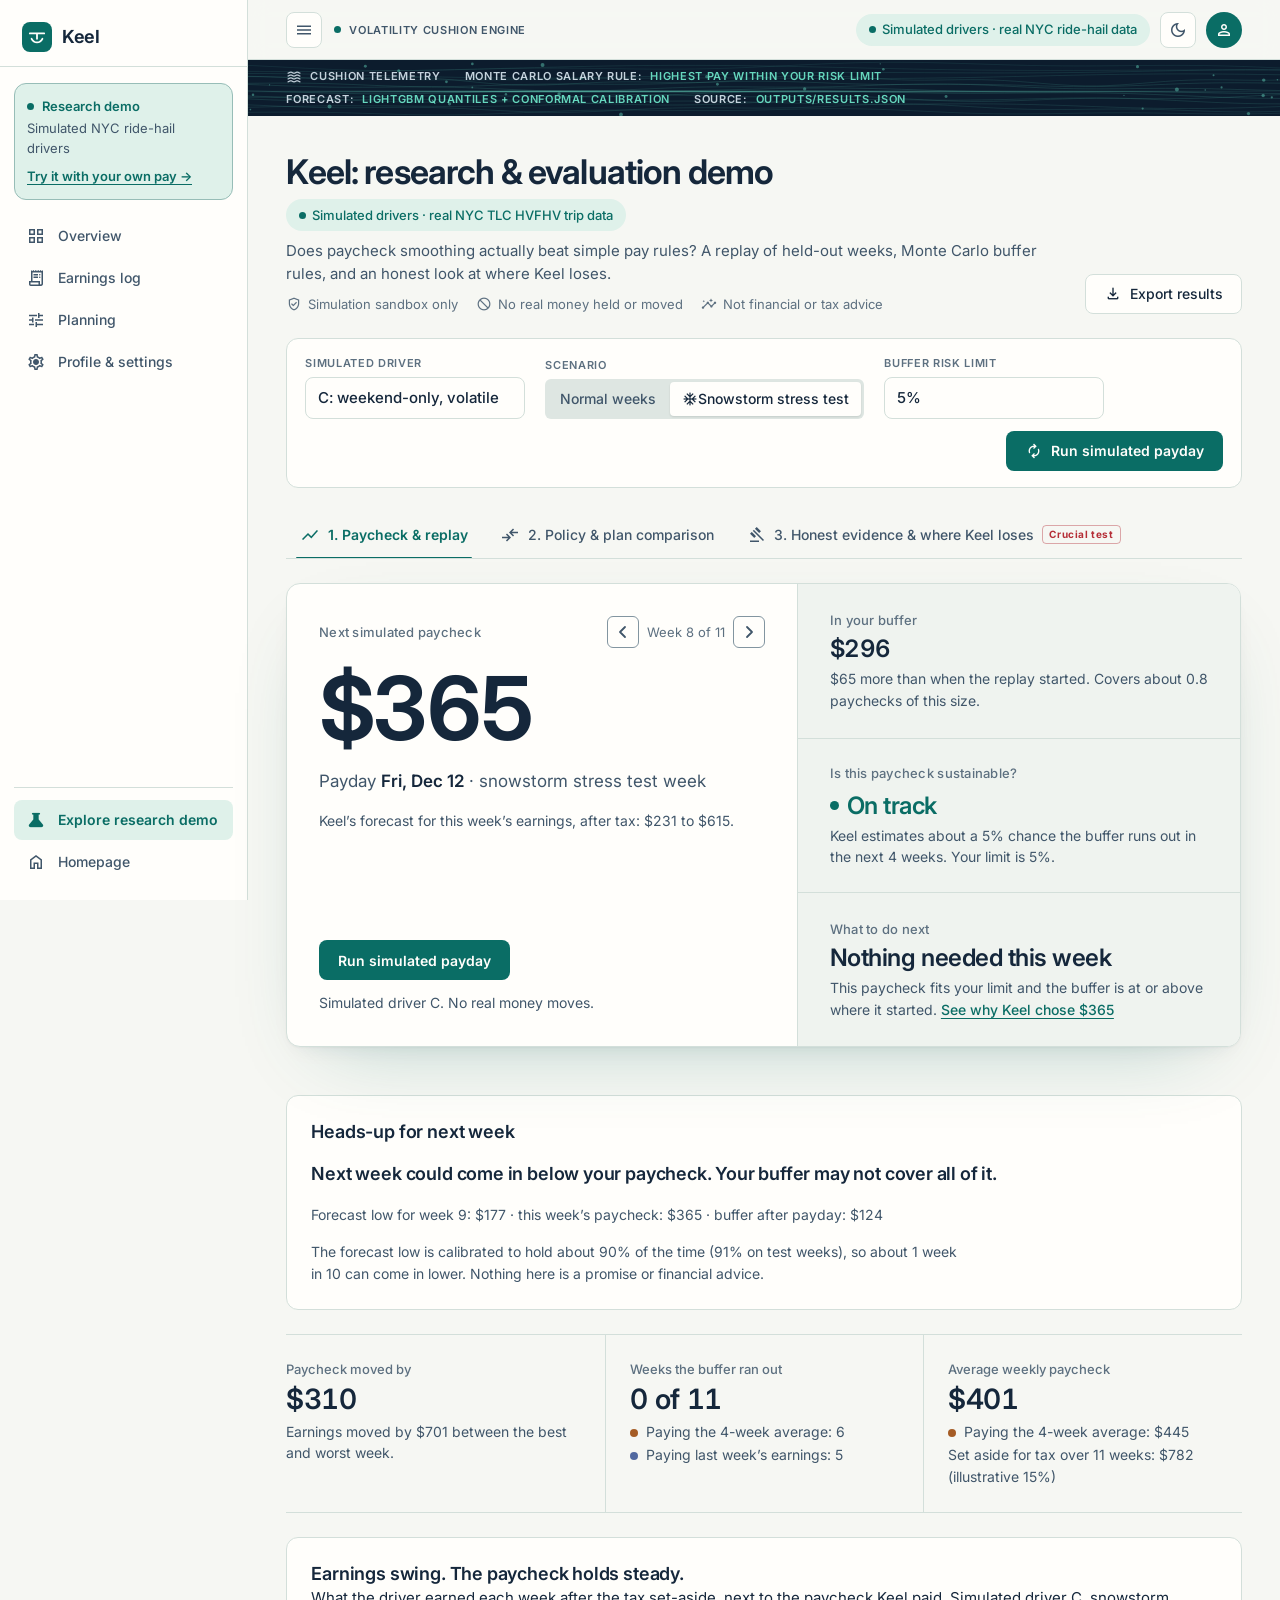
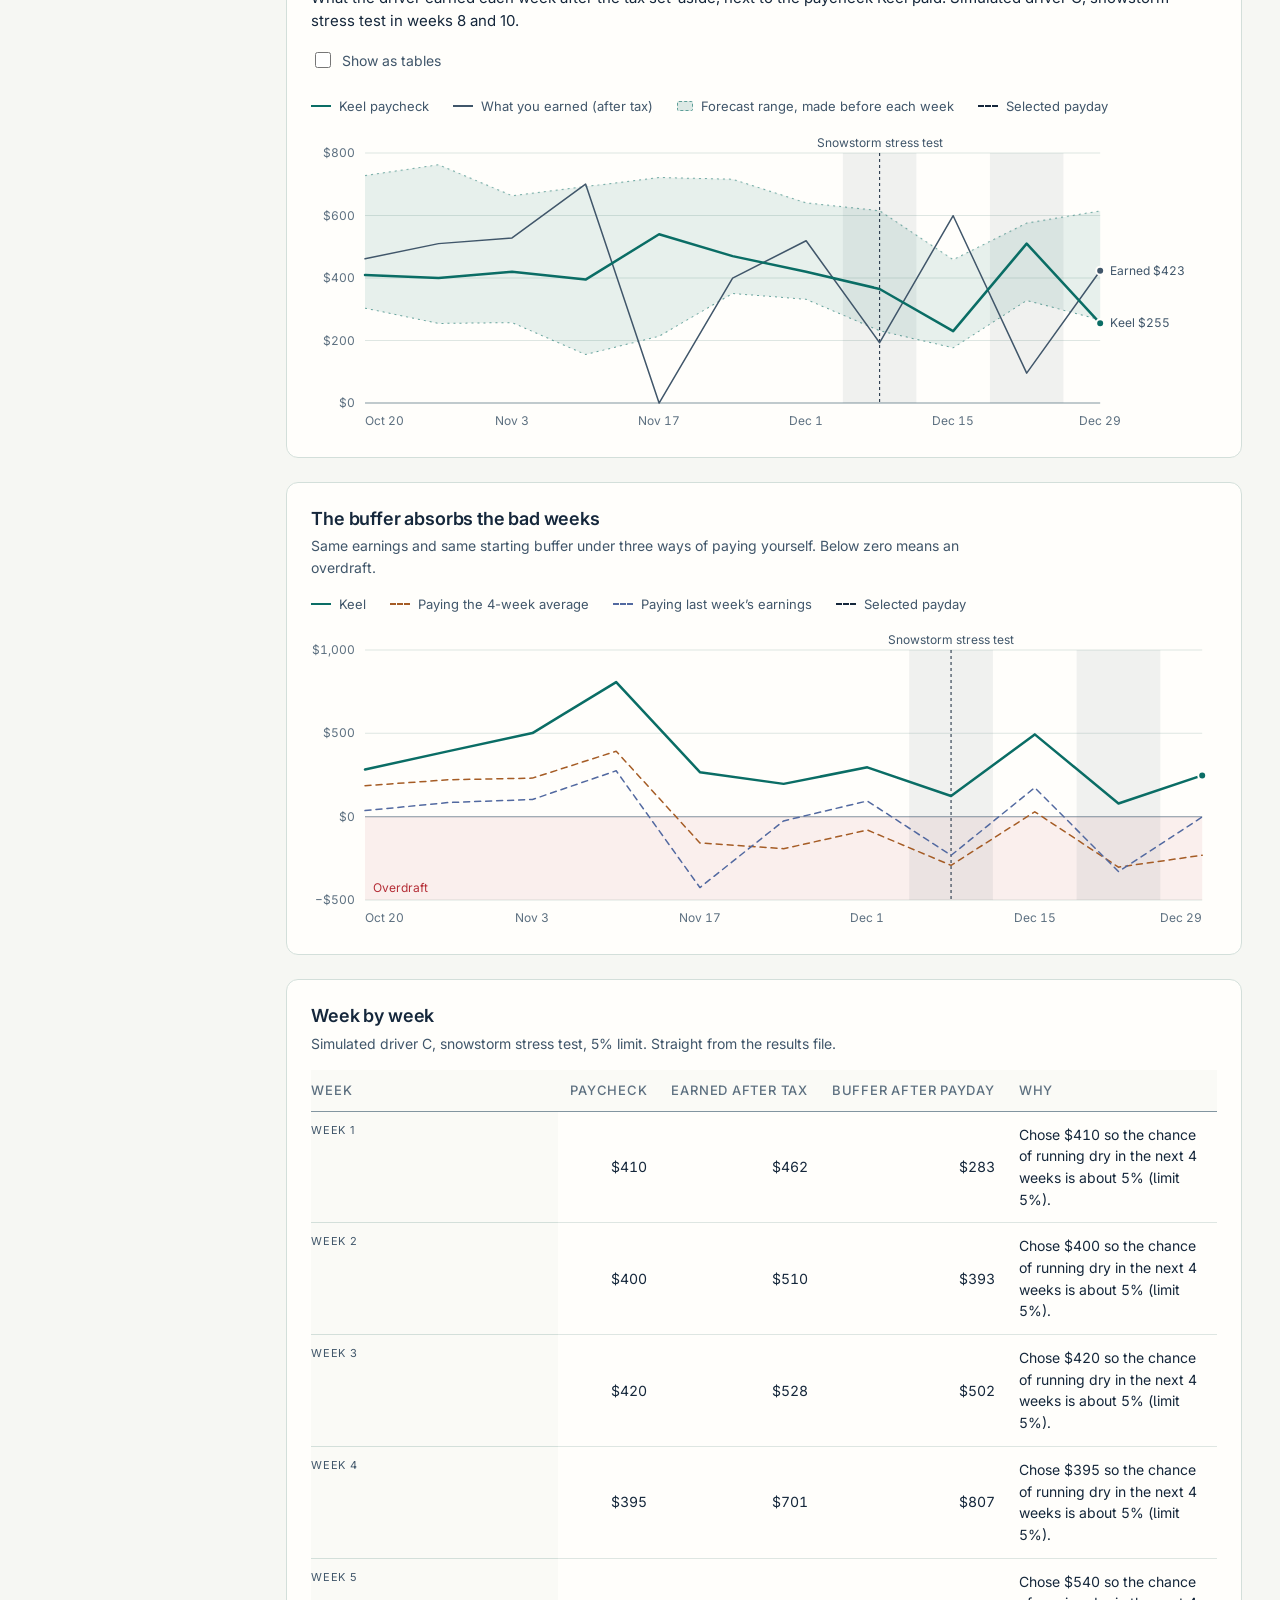
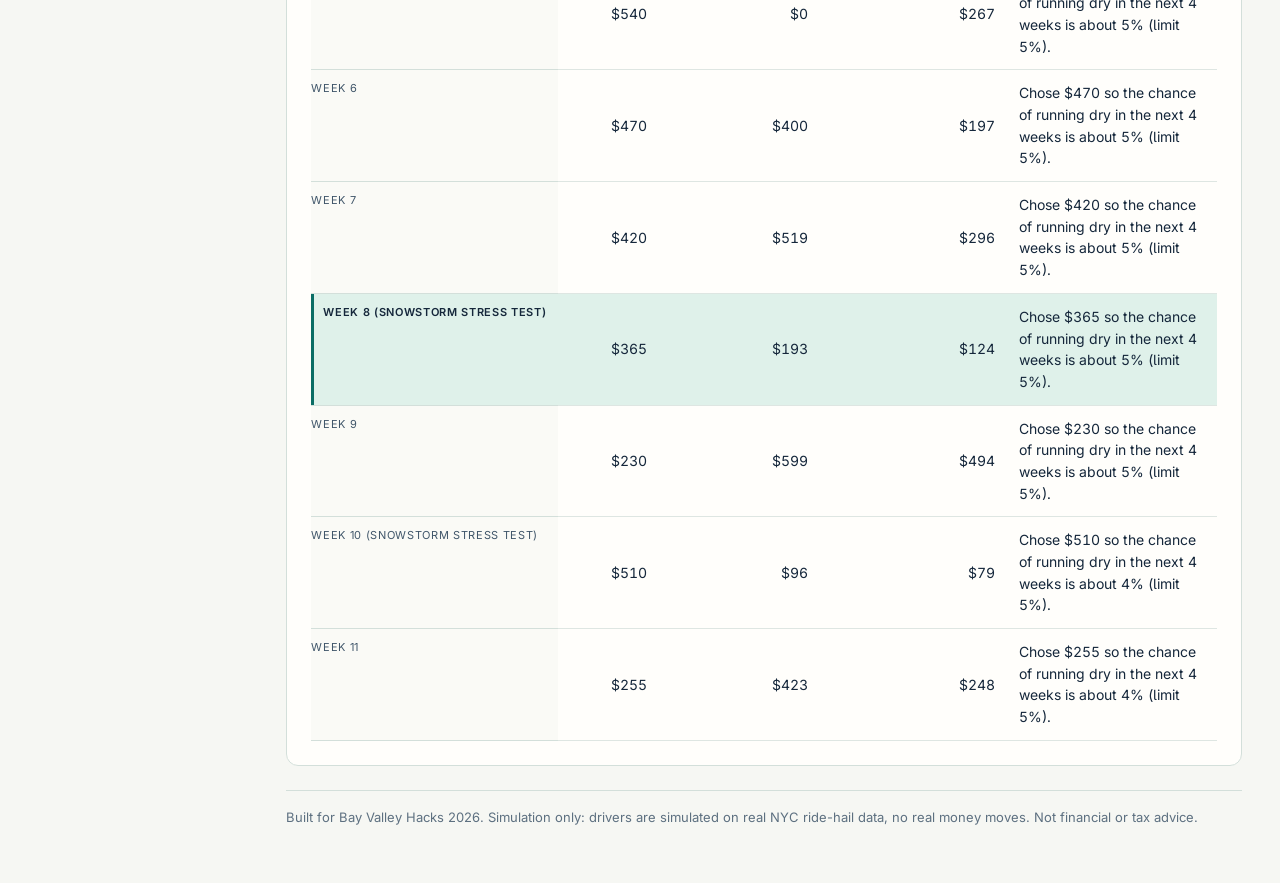
==== app/index.html @ c8f93615 "Redesign frontend to the Keel Financial Buffer design - Homepage: navy hero with animated current-li" ====
<!DOCTYPE html>
<html lang="en">
<head>
<meta charset="utf-8">
<meta name="viewport" content="width=device-width, initial-scale=1, viewport-fit=cover">
<title>Keel Research Demo</title>
<meta name="description" content="Keel research and evaluation demo: simulated drivers on real NYC ride-hail data, Monte Carlo paycheck rule, and where Keel loses. No real money, not financial or tax advice.">
<link rel="preconnect" href="https://fonts.googleapis.com">
<link rel="preconnect" href="https://fonts.gstatic.com" crossorigin>
<link href="https://fonts.googleapis.com/css2?family=Inter:wght@400..700&display=swap" rel="stylesheet">
<link href="https://fonts.googleapis.com/css2?family=Material+Symbols+Outlined:opsz,wght,FILL,GRAD@20..48,100..700,0..1,-50..200&display=block" rel="stylesheet">
<link rel="stylesheet" href="tokens.css">
<link rel="stylesheet" href="keel.css">
<link rel="stylesheet" href="ds.css">
<script src="theme.js"></script>
</head>
<body>
<a class="skip" href="#main">Skip to content</a>
<div class="shell">
<aside class="side" id="side" aria-label="Keel navigation">
  <a class="brand" href="../" aria-label="Keel home"><span class="logo"><svg viewBox="0 0 20 20" aria-hidden="true"><path d="M2 6h16M10 6v6M4 12c1.5 3 4 4 6 4s4.5-1 6-4" fill="none" stroke="currentColor" stroke-width="2" stroke-linecap="round"/></svg></span>Keel</a>
  <div class="session"><b>Research demo</b><span>Simulated NYC ride-hail drivers</span><a href="my-pay.html">Try it with your own pay →</a></div>
  <nav class="sidenav" aria-label="Sections">
    <a href="my-pay.html#overview" data-sec="overview"><span class="ms">grid_view</span>Overview</a>
    <a href="my-pay.html#log" data-sec="log"><span class="ms">receipt_long</span>Earnings log</a>
    <a href="my-pay.html#plan" data-sec="plan"><span class="ms">tune</span>Planning</a>
    <a href="my-pay.html#settings" data-sec="settings"><span class="ms">settings</span>Profile &amp; settings</a>
  </nav>
  <nav class="sidenav foot" aria-label="More">
    <a href="./" aria-current="page"><span class="ms">science</span>Explore research demo</a>
    <a href="../"><span class="ms">home</span>Homepage</a>
  </nav>
</aside>
<div class="main">
  <header class="topbar">
    <button type="button" class="iconbtn menu-btn" data-menu aria-label="Open navigation" aria-expanded="false" aria-controls="side"><span class="ms">menu</span></button>
    <span class="caps">Volatility cushion engine</span>
    <div class="right">
      <span class="badge chip soft hide-sm" id="badge"><span id="badgetext">Loading…</span></span>
      <button type="button" class="iconbtn" data-theme-toggle><span class="ms"></span></button>
      <a class="avatar" href="my-pay.html#settings" aria-label="Profile and settings"><span class="ms">person</span></a>
    </div>
  </header>
  <div class="telemetry" data-currents="dark">
    <div class="in">
      <span><span class="ms" style="font-size:16px">waves</span>Cushion telemetry</span>
      <span>Monte Carlo salary rule: <b>highest pay within your risk limit</b></span>
      <span>Forecast: <b>LightGBM quantiles + conformal calibration</b></span>
      <span>Source: <b>outputs/results.json</b></span>
    </div>
  </div>

  <div class="content">
    <div class="pagehead">
      <div class="t">
        <h1>Keel: research &amp; evaluation demo</h1>
        <span class="chip soft" style="justify-self:start"><span class="dot"></span>Simulated drivers · real NYC TLC HVFHV trip data</span>
        <p>Does paycheck smoothing actually beat simple pay rules? A replay of held-out weeks, Monte Carlo buffer rules, and an honest look at where Keel loses.</p>
        <div class="meta"><span><span class="ms">verified_user</span>Simulation sandbox only</span><span><span class="ms">block</span>No real money held or moved</span><span><span class="ms">insights</span>Not financial or tax advice</span></div>
      </div>
      <div class="acts">
        <a class="btn quiet" href="../outputs/results.json" download="keel-results.json"><span class="ms">download</span>Export results</a>
      </div>
    </div>

    <section class="card controls" aria-label="Simulation settings" style="padding:16px 18px">
      <label class="field" for="driver"><span class="caps">Simulated driver</span>
        <select id="driver"></select>
      </label>
      <div class="field wide" role="group" aria-label="Weeks to replay"><span class="caps">Scenario</span>
        <div class="seg">
          <button type="button" id="sc-normal" aria-pressed="false">Normal weeks</button>
          <button type="button" id="sc-storm" aria-pressed="true"><span class="ms" style="font-size:16px;vertical-align:-3px">ac_unit</span>Snowstorm stress test</button>
        </div>
      </div>
      <label class="field" for="risk" title="The chance of the buffer running out that you are willing to accept. Keel pays the most it can within it."><span class="caps">Buffer risk limit</span>
        <select id="risk"></select>
      </label>
      <button type="button" class="btn primary" id="runreplay" style="margin-left:auto;align-self:end"><span class="ms">autorenew</span>Run simulated payday</button>
    </section>

    <nav class="tabs" aria-label="Research views">
      <a href="#paycheck" data-view="paycheck"><span class="ms">show_chart</span>1. Paycheck &amp; replay</a>
      <a href="#plan" data-view="plan"><span class="ms">compare_arrows</span>2. Policy &amp; plan comparison</a>
      <a href="#evidence" data-view="evidence"><span class="ms">gavel</span>3. Honest evidence &amp; where Keel loses <span class="tag">Crucial test</span></a>
    </nav>

    <p class="note loaderr hidden" id="loaderr" role="alert"></p>

      <main id="main">
        <!-- 1. My paycheck -->
        <section class="view" id="view-paycheck" aria-labelledby="paycheck-h">
          <h1 class="sr-only" id="paycheck-h">My paycheck</h1>
          <div id="hero" aria-live="polite"><p class="skeleton">Loading the simulation…</p></div>
          <div id="payday" aria-live="polite"></div>
          <section class="card headsup" id="headsup" aria-labelledby="hu-h" aria-live="polite"></section>
          <section class="tiles" id="tiles" aria-label="How steady the paycheck was"></section>

          <section class="card" aria-labelledby="c1-h">
            <div class="cardtop">
              <header>
                <h2 id="c1-h">Earnings swing. The paycheck holds steady.</h2>
                <p id="c1sub"></p>
              </header>
              <label class="check"><input type="checkbox" id="tableview"> Show as tables</label>
            </div>
            <div class="legend" id="c1legend"></div>
            <div class="plot" id="c1"></div>
            <div class="scroll hidden" id="c1table"></div>
          </section>

          <section class="card" aria-labelledby="c2-h">
            <header>
              <h2 id="c2-h">The buffer absorbs the bad weeks</h2>
              <p>Same earnings and same starting buffer under three ways of paying yourself. Below zero means an overdraft.</p>
            </header>
            <div class="legend" id="c2legend"></div>
            <div class="plot" id="c2"></div>
            <div class="scroll hidden" id="c2table"></div>
          </section>

          <section class="card" aria-labelledby="wk-h">
            <header><h2 id="wk-h">Week by week</h2><p id="wksub"></p></header>
            <div class="scroll"><table id="weektable"></table></div>
          </section>
        </section>

        <!-- 2. Plan -->
        <section class="view" id="view-plan" aria-labelledby="plan-h" hidden>
          <div class="viewhead">
            <h1 id="plan-h">Plan your paycheck</h1>
            <p>Try a different paycheck, see what a bad stretch does, and check where each week's money went. Every number is read from runs that were already evaluated.</p>
          </div>
          <div class="split">
            <nav class="toc" aria-label="Plan sections">
              <button type="button" data-jump="opt-h">Choose a paycheck</button>
              <button type="button" data-jump="st-h">Stress test</button>
              <button type="button" data-jump="rec-h">Buffer recovery</button>
              <button type="button" data-jump="bd-h">Where the money went</button>
              <button type="button" data-jump="why-h">Why this paycheck?</button>
              <button type="button" data-jump="whatif-h">Compare all settings</button>
            </nav>
            <div class="stack">
              <section class="card" aria-labelledby="opt-h">
                <header>
                  <h2 id="opt-h">Choose a paycheck</h2>
                  <p id="optsub"></p>
                </header>
                <label class="field inline" for="optweek">Week <select id="optweek"></select></label>
                <fieldset id="optlist"><legend class="sr-only">Paycheck and risk options</legend></fieldset>
                <div id="optdetail" aria-live="polite"></div>
                <p class="note" id="optnote"></p>
              </section>

              <section class="card" aria-labelledby="st-h">
                <header>
                  <h2 id="st-h">Stress test</h2>
                  <p id="stsub"></p>
                </header>
                <div class="seg" id="stseg" role="group" aria-label="Stress scenario"></div>
                <div id="stbody" aria-live="polite"></div>
                <div id="stcharts" class="stack">
                  <h3 class="relh3">Take-home pay and Keel paycheck</h3>
                  <div class="legend" id="stleg1"></div>
                  <div class="plot" id="stc1"></div>
                  <h3 class="relh3">Buffer under each way of paying</h3>
                  <div class="legend" id="stleg2"></div>
                  <div class="plot" id="stc2"></div>
                </div>
                <p class="note" id="stnote"></p>
              </section>

              <section class="card" aria-labelledby="rec-h">
                <header>
                  <h2 id="rec-h">Buffer recovery</h2>
                  <p id="recsub"></p>
                </header>
                <div id="recbody" aria-live="polite"></div>
                <h3 class="relh3">Buffer under each risk limit</h3>
                <div class="legend" id="recleg"></div>
                <div class="plot" id="recchart"></div>
                <div class="scroll"><table id="rectable"></table></div>
                <p class="note" id="recnote"></p>
              </section>

              <section class="card" aria-labelledby="bd-h">
                <header>
                  <h2 id="bd-h">Where the money went</h2>
                  <p id="bdsub"></p>
                </header>
                <label class="field inline" for="bdweek">Week <select id="bdweek"></select></label>
                <div id="bdbody" class="stack" aria-live="polite"></div>
                <p class="note" id="bdnote"></p>
              </section>

              <section class="card" aria-labelledby="why-h" id="whycard">
                <header>
                  <h2 id="why-h">Why this paycheck?</h2>
                  <p id="whysub"></p>
                </header>
                <div id="whybody" class="stack" aria-live="polite"></div>
                <details class="whyhow">
                  <summary>How Keel sets a paycheck</summary>
                  <ol class="whysteps">
                    <li><b>Forecast a range.</b> Keel estimates a low and a high case for next week's take-home pay. The wider the range, the less sure it is.</li>
                    <li><b>Imagine many possible weeks.</b> It plays out hundreds of possible next few weeks inside that range.</li>
                    <li><b>Try paychecks from high to low.</b> It starts at a cap and steps down $5 at a time.</li>
                    <li><b>Stop at the first one within your limit.</b> It keeps the first paycheck where the chance of the buffer running dry stays within your limit.</li>
                  </ol>
                  <p class="note">More uncertainty (a wider range) or a smaller buffer means a lower paycheck. A bigger buffer or a looser limit means a higher one. Keel does not show which model inputs mattered most, because the results file does not record that.</p>
                </details>
                <h3 class="relh3">Decision log</h3>
                <p class="note">Keel's reason for each week's paycheck. Pick a week to explain it above.</p>
                <div class="scroll"><table id="log"></table></div>
                <p class="note" id="whynote"></p>
              </section>

              <section class="card" aria-labelledby="whatif-h">
                <header>
                  <h2 id="whatif-h">Compare all settings</h2>
                  <p id="whatifsub"></p>
                </header>
                <p class="note" id="whatifsum"></p>
                <div class="scroll"><table id="whatif"></table></div>
              </section>
            </div>
          </div>
        </section>

        <!-- 3. Evidence -->
        <section class="view" id="view-evidence" aria-labelledby="evidence-h" hidden>
          <div class="viewhead">
            <h1 id="evidence-h">The evidence</h1>
            <p>How well the forecasts held up, how Keel compares with simpler rules, and where it loses. For readers who want to check the work.</p>
          </div>
          <div class="split">
            <nav class="toc" aria-label="Evidence sections">
              <button type="button" data-jump="how-h">How it works</button>
              <button type="button" data-jump="score-h">Scorecard</button>
              <button type="button" data-jump="rel-h">Forecast reliability</button>
              <button type="button" data-jump="bm-h">Benchmark</button>
              <button type="button" data-jump="lose-h">Where Keel loses</button>
              <button type="button" data-jump="checks-h">Safety checks</button>
            </nav>
            <div class="stack">
              <section class="card" aria-labelledby="how-h">
                <header><h2 id="how-h">How it works</h2><p>Four steps run every week for each simulated driver.</p></header>
                <ol class="steps">
                  <li><b>Hold</b><span>Gig payouts land in a buffer, not straight in checking. A share is set aside for tax.</span></li>
                  <li><b>Forecast</b><span>LightGBM predicts a low, middle and high case for next week’s take-home pay.</span></li>
                  <li><b>Calibrate</b><span>Conformal prediction adjusts the low case so it is right as often as it claims.</span></li>
                  <li><b>Pay</b><span>A Monte Carlo test picks the highest salary that keeps the chance of an empty buffer under your limit.</span></li>
                </ol>
              </section>

              <section class="card" aria-labelledby="score-h">
                <header>
                  <h2 id="score-h">Scorecard</h2>
                  <p>The three questions we wrote down before the real run, answered from the results file for the driver and settings selected above.</p>
                </header>
                <div class="scroll"><table id="score"></table></div>
                <p class="note" id="loses"></p>
              </section>

              <section class="card" aria-labelledby="rel-h">
                <header>
                  <h2 id="rel-h">Forecast reliability</h2>
                  <p id="relsub"></p>
                </header>
                <p class="note" id="relexplain"></p>
                <div id="calib" class="stack"></div>
                <h3 class="relh3">Forecast range against what was earned</h3>
                <div class="legend" id="rellegend"></div>
                <div class="plot" id="relchart"></div>
                <div class="scroll"><table id="relstats"></table></div>
                <h3 class="relh3">Largest misses</h3>
                <div class="scroll"><table id="relworst"></table></div>
                <p class="note" id="relnote"></p>
              </section>

              <section class="card" aria-labelledby="bm-h">
                <header>
                  <h2 id="bm-h">Benchmark: Keel against simple pay rules</h2>
                  <p id="bmsub"></p>
                </header>
                <div class="scroll"><table id="bmtable"></table></div>
                <div class="legend" id="bmleg"></div>
                <div class="bmgrid" id="bmbars"></div>
                <h3 class="relh3">Across every run in the file</h3>
                <ul class="plain" id="bmtally"></ul>
                <h3 class="relh3">Model ablation (separate from the policy benchmark)</h3>
                <p class="note" id="bmabl"></p>
                <p class="note" id="bmnote"></p>
              </section>

              <section class="card" aria-labelledby="lose-h">
                <header><h2 id="lose-h">Where Keel loses</h2><p>Across every driver, scenario and limit in the results file, not only the one selected above.</p></header>
                <ul class="plain" id="losslist"></ul>
              </section>

              <section class="card" aria-labelledby="checks-h">
                <header><h2 id="checks-h">Safety checks</h2><p>Plain arithmetic that must hold every week, whatever the model says.</p></header>
                <div class="scroll"><table id="checks"></table></div>
              </section>
            </div>
          </div>
        </section>
      </main>

    <footer class="meta" style="border-top:1px solid var(--border);padding-top:16px">Built for Bay Valley Hacks 2026. Simulation only: drivers are simulated on real NYC ride-hail data, no real money moves. Not financial or tax advice.</footer>
  </div>
</div>
</div>
<div class="toast" id="toast" role="status" aria-live="polite"></div>

<script src="data.js"></script>
<script src="benchmark.js"></script>
<script src="recovery.js"></script>
<script src="paycheck.js"></script>
<script src="charts.js"></script>
<script src="ui.js"></script>
<script src="motion.js"></script>
<script src="bg.js"></script>
<script>
// "Run simulated payday" in the control bar: opens the Paycheck view and presses the same button as the hero card.
document.getElementById("runreplay").addEventListener("click", function () {
  if (location.hash.slice(1) !== "paycheck") showView("paycheck");
  var b = document.getElementById("runpay");
  if (b) { b.click(); document.getElementById("hero").scrollIntoView({ block: "center", behavior: "smooth" }); }
});
</script>
</body>
</html>
---- app/tokens.css ----
/* Shared palette and type for the homepage, app, and My pay. */
:root {
  color-scheme: light;
  --bg: #f6f7f3;
  --surface: #fffefb;
  --surface-2: #eff3ef;
  --ink: #15273b;
  --ink2: #40566a;
  --muted: #5d7080;
  --grid: #dee6e2;
  --axis: #8295a0;
  --border: #d3dfda;
  --keel: #0a6d65;
  --on-keel: #fffefb;
  --keel-soft: #dff1ea;
  --avg4: #a55c25;
  --last: #5269a0;
  --crit: #b52e37;
  --warn: #8e581a;
  --good-text: #0a6d65;
  --navy: #0c1c2d;
  --navy-2: #13253a;
  --navy-3: #1c324a;
  --navy-line: rgba(223, 234, 238, .15);
  --on-navy: #f6f7f3;
  --on-navy-2: #c5d3dd;
  --on-navy-3: #aabdc9;
  --teal: #66d7be;
  --on-teal: #0b2825;
  --font: "Inter", system-ui, -apple-system, "Segoe UI", sans-serif;
  --shadow: 0 1px 2px rgba(21, 39, 59, .04), 0 8px 24px -12px rgba(21, 39, 59, .12);
}
@media (prefers-color-scheme: dark) {
  :root:not(.home):not([data-theme="light"]) {
    color-scheme: dark;
    --bg: #0d1a2a; --surface: #152538; --surface-2: #1b2e42; --ink: #f5f7f3; --ink2: #c9d6dd; --muted: #a6bbc7;
    --grid: #2a4051; --axis: #6f8797; --border: #33495a; --keel: #66d7be; --on-keel: #0b2825; --keel-soft: #173e3c;
    --avg4: #e8ab72; --last: #acbdeb; --crit: #ff8d8f; --warn: #efc181; --good-text: #70dcc8;
    --shadow: 0 1px 2px rgba(0, 0, 0, .3), 0 8px 24px -12px rgba(0, 0, 0, .6);
  }
}
:root:not(.home)[data-theme="dark"] {
  color-scheme: dark;
  --bg: #0d1a2a; --surface: #152538; --surface-2: #1b2e42; --ink: #f5f7f3; --ink2: #c9d6dd; --muted: #a6bbc7;
  --grid: #2a4051; --axis: #6f8797; --border: #33495a; --keel: #66d7be; --on-keel: #0b2825; --keel-soft: #173e3c;
  --avg4: #e8ab72; --last: #acbdeb; --crit: #ff8d8f; --warn: #efc181; --good-text: #70dcc8;
  --shadow: 0 1px 2px rgba(0, 0, 0, .3), 0 8px 24px -12px rgba(0, 0, 0, .6);
}
:root { --display: var(--font); }
---- app/keel.css ----
/* Keel design system. Warm paper neutrals, one green accent that always means "Keel".
   The two comparison rules get their own muted hues and a dash pattern, so charts never rely on color alone.
   Tokens first, then base, layout, components, views, responsive. */
:root {
  --s1: 4px; --s2: 8px; --s3: 12px; --s4: 16px; --s5: 24px; --s6: 32px; --s7: 48px;
  --r-sm: 6px; --r: 10px; --r-lg: 14px;
  --fast: 120ms; --ease: cubic-bezier(.2, .7, .3, 1);
  --bar-h: 56px;
}

/* Base */
* { box-sizing: border-box; }
html { scroll-padding-top: calc(var(--bar-h) + var(--s4)); }
html, body { margin: 0; }
body { background: var(--bg); color: var(--ink); font-family: var(--font); font-optical-sizing: auto; font-size: 16px; line-height: 1.5; -webkit-font-smoothing: antialiased; overflow-x: hidden; }
h1, h2, h3, h4, p, dl, dd { margin: 0; }
h2 { font-size: 21px; font-weight: 650; letter-spacing: -.025em; line-height: 1.3; text-wrap: balance; }
h3 { font-size: 16px; font-weight: 600; }
code { font-size: .9em; background: var(--surface-2); border: 1px solid var(--border); border-radius: 4px; padding: 0 4px; }
strong, b { font-weight: 600; }
.num, .tip .n, dd, .figure { font-variant-numeric: tabular-nums; }
.hidden, [hidden] { display: none !important; }
.sr-only { position: absolute; width: 1px; height: 1px; overflow: hidden; clip: rect(0 0 0 0); white-space: nowrap; }
.skip { position: absolute; left: var(--s4); top: -60px; z-index: 30; background: var(--ink); color: var(--bg); padding: var(--s2) var(--s4); border-radius: var(--r-sm); }
.skip:focus { top: var(--s2); }
:focus-visible { outline: 2px solid var(--keel); outline-offset: 2px; border-radius: 4px; }
.eyebrow { font-size: 13px; font-weight: 500; color: var(--muted); letter-spacing: .02em; }
.note { font-size: 14px; color: var(--ink2); max-width: 72ch; }
.note strong { color: var(--ink); }
ul.plain { margin: 0; padding-left: 18px; color: var(--ink2); font-size: 14px; display: grid; gap: var(--s2); max-width: 80ch; }

/* Top bar and navigation */
.masthead { position: sticky; top: 0; z-index: 20; background: color-mix(in srgb, var(--bg) 92%, transparent); backdrop-filter: saturate(1.4) blur(10px); border-bottom: 1px solid var(--border); }
.bar { max-width: 1120px; margin: 0 auto; padding: 0 var(--s5); height: var(--bar-h); display: flex; align-items: center; gap: var(--s5); }
.brand { display: inline-flex; align-items: center; gap: var(--s2); font-weight: 600; font-size: 18px; letter-spacing: -.02em; color: var(--ink); text-decoration: none; }
.brand svg { color: var(--keel); }
.nav { display: flex; gap: var(--s1); height: 100%; }
.nav a { position: relative; display: inline-flex; align-items: center; padding: 0 var(--s3); font-size: 15px; font-weight: 500; color: var(--ink2); text-decoration: none; transition: color var(--fast) var(--ease); }
.nav a:hover { color: var(--ink); }
.nav a[aria-current="page"] { color: var(--ink); }
.nav a[aria-current="page"]::after { content: ""; position: absolute; left: var(--s3); right: var(--s3); bottom: -1px; height: 2px; background: var(--keel); border-radius: 2px; }
.badge { margin-left: auto; display: inline-flex; gap: var(--s2); align-items: center; font-size: 13px; color: var(--ink2); white-space: nowrap; }
.badge::before { content: ""; width: 7px; height: 7px; border-radius: 50%; background: var(--keel); flex: none; }
.badge.toy { color: var(--warn); font-weight: 600; }
.badge.toy::before { background: var(--warn); }

/* Page shell */
.wrap { max-width: 1120px; margin: 0 auto; padding: var(--s5) var(--s5) var(--s7); display: grid; gap: var(--s5); }
.view { display: grid; grid-template-columns: minmax(0, 1fr); gap: var(--s5); min-width: 0; }
.viewhead { display: grid; gap: var(--s1); }
.viewhead h1 { font-size: 32px; font-weight: 650; letter-spacing: -.035em; line-height: 1.2; text-wrap: balance; }
.viewhead p { color: var(--ink2); max-width: 64ch; }
footer { color: var(--muted); font-size: 13px; border-top: 1px solid var(--border); padding-top: var(--s4); }

/* Controls */
.controls { display: flex; flex-wrap: wrap; gap: var(--s3) var(--s5); align-items: flex-end; }
.field { display: grid; gap: var(--s1); font-size: 13px; font-weight: 500; color: var(--muted); }
.field.inline { display: inline-flex; align-items: center; gap: var(--s2); }
select { font: inherit; font-size: 15px; font-weight: 400; color: var(--ink); background: var(--surface); border: 1px solid var(--axis); border-radius: var(--r-sm); padding: 0 var(--s6) 0 var(--s3); min-height: 40px; cursor: pointer; transition: border-color var(--fast) var(--ease); appearance: none; -webkit-appearance: none;
  background-image: linear-gradient(45deg, transparent 50%, var(--muted) 50%), linear-gradient(135deg, var(--muted) 50%, transparent 50%); background-position: calc(100% - 17px) 50%, calc(100% - 12px) 50%; background-size: 5px 5px; background-repeat: no-repeat; }
select:hover { border-color: var(--ink2); }
.seg { display: inline-flex; background: var(--grid); border-radius: var(--r-sm); padding: 3px; gap: 2px; flex-wrap: wrap; }
.seg button { font: inherit; font-size: 14px; font-weight: 500; color: var(--ink2); background: transparent; border: 0; border-radius: 4px; padding: 0 var(--s3); min-height: 34px; cursor: pointer; transition: background var(--fast) var(--ease), color var(--fast) var(--ease); }
.seg button:hover:not(:disabled) { color: var(--ink); }
.seg button[aria-pressed="true"] { background: var(--surface); color: var(--ink); box-shadow: 0 1px 2px rgba(20, 23, 26, .12); }
.seg button:disabled { opacity: .45; cursor: not-allowed; }
.check { display: inline-flex; gap: var(--s2); align-items: center; cursor: pointer; font-size: 14px; color: var(--ink2); min-height: 40px; }
.check input { width: 16px; height: 16px; accent-color: var(--keel); }
.btn { font: inherit; font-size: 15px; font-weight: 600; min-height: 44px; padding: 0 var(--s5); border-radius: var(--r-sm); border: 1px solid transparent; cursor: pointer; transition: background var(--fast) var(--ease), border-color var(--fast) var(--ease), transform var(--fast) var(--ease); }
.btn:active { transform: translateY(1px); }
.btn.primary { background: var(--keel); color: var(--on-keel); }
.btn.primary:hover { background: color-mix(in srgb, var(--keel) 88%, var(--ink)); }
.btn.quiet { background: transparent; color: var(--ink); border-color: var(--axis); font-weight: 500; }
.btn.quiet:hover:not(:disabled) { border-color: var(--ink2); background: var(--surface-2); }
.btn:disabled { opacity: .45; cursor: not-allowed; }
.link { font: inherit; color: var(--keel); background: none; border: 0; padding: 0; cursor: pointer; text-decoration: underline; text-underline-offset: 3px; text-decoration-thickness: 1px; font-weight: 500; }
.link:hover { text-decoration-thickness: 2px; }
td .link { white-space: nowrap; }

/* Surfaces */
.card { background: var(--surface); border: 1px solid var(--border); border-radius: var(--r); padding: var(--s5); display: grid; grid-template-columns: minmax(0, 1fr); gap: var(--s4); min-width: 0; align-content: start; }
.card > header { display: grid; gap: var(--s1); }
.card > header p { color: var(--ink2); font-size: 14px; max-width: 72ch; }
.cardtop { display: flex; flex-wrap: wrap; gap: var(--s2) var(--s4); align-items: flex-start; justify-content: space-between; }
.relh3 { margin-top: var(--s2); }
.cols { display: grid; grid-template-columns: repeat(2, minmax(0, 1fr)); gap: var(--s5); }

/* Paycheck hero */
.hero { display: grid; grid-template-columns: minmax(0, 1.15fr) minmax(0, 1fr); background: var(--surface); border: 1px solid var(--border); border-radius: var(--r-lg); box-shadow: var(--shadow); overflow: hidden; }
.pay { padding: var(--s6); display: grid; gap: var(--s4); align-content: start; grid-template-rows: auto auto auto auto 1fr; }
.pay .figure { font-size: clamp(56px, 9vw, 88px); font-weight: 650; letter-spacing: -.04em; line-height: 1; color: var(--ink); }
.pay .when { font-size: 17px; color: var(--ink2); }
.pay .when strong { color: var(--ink); }
.pay .actions { display: flex; flex-wrap: wrap; gap: var(--s3); align-items: center; align-self: end; margin-top: var(--s2); }
.stepper { display: inline-flex; align-items: center; gap: var(--s2); font-size: 13px; color: var(--muted); }
.stepper button { width: 32px; height: 32px; border-radius: var(--r-sm); border: 1px solid var(--axis); background: transparent; color: var(--ink2); cursor: pointer; display: inline-grid; place-items: center; transition: border-color var(--fast) var(--ease), background var(--fast) var(--ease); }
.stepper button:hover:not(:disabled) { border-color: var(--ink2); background: var(--surface-2); }
.stepper button:disabled { opacity: .4; cursor: not-allowed; }
.eyerow { display: flex; flex-wrap: wrap; align-items: center; justify-content: space-between; gap: var(--s2); }
.facts3 { background: var(--surface-2); border-left: 1px solid var(--border); display: grid; grid-auto-rows: 1fr; }
.fact { padding: var(--s5) var(--s6); display: grid; gap: var(--s1); align-content: center; }
.fact + .fact { border-top: 1px solid var(--border); }
.fact .big { font-size: 24px; font-weight: 600; letter-spacing: -.02em; line-height: 1.25; }
.fact p { font-size: 14px; color: var(--ink2); }
.state { display: inline-flex; align-items: center; gap: var(--s2); }
.state::before { content: ""; width: 9px; height: 9px; border-radius: 50%; background: currentColor; flex: none; }
.state.ok { color: var(--good-text); } .state.warn { color: var(--warn); } .state.bad { color: var(--crit); }

/* Payday receipt */
.receipt { background: var(--surface); border: 1px solid var(--border); border-left: 3px solid var(--keel); border-radius: var(--r); padding: var(--s5); display: grid; gap: var(--s3); }
.receipt dl { display: grid; grid-template-columns: repeat(4, minmax(0, 1fr)); gap: var(--s3) var(--s5); }
.receipt dt, .card dl dt { font-size: 13px; color: var(--muted); }
.receipt dd { font-size: 20px; font-weight: 600; }
.receipt h2 { font-size: 16px; }
@media (prefers-reduced-motion: no-preference) {
  .receipt { animation: rise 240ms var(--ease); }
  .view { animation: fade 160ms var(--ease); }
  .tip { transition: opacity .1s; }
}
@keyframes rise { from { opacity: 0; transform: translateY(6px); } }
@keyframes fade { from { opacity: 0; } }

/* Heads-up for next week */
.headsup .msg { font-size: 18px; font-weight: 600; letter-spacing: -.01em; }
.empty { font-weight: 600; white-space: nowrap; color: var(--crit); }
.empty svg { vertical-align: -2px; margin-right: 4px; }
tr[aria-current="true"] th { background: var(--keel-soft); box-shadow: inset 3px 0 0 var(--keel); padding-left: var(--s3); color: var(--ink); font-weight: 600; }

/* Stability strip */
.tiles { display: grid; grid-template-columns: repeat(3, minmax(0, 1fr)); border-top: 1px solid var(--border); border-bottom: 1px solid var(--border); }
.tile { padding: var(--s5) var(--s5) var(--s5) 0; display: grid; gap: var(--s1); align-content: start; }
.tile + .tile { padding-left: var(--s5); border-left: 1px solid var(--border); }
.tile .label { font-size: 13px; font-weight: 500; color: var(--muted); }
.tile .value { font-size: 28px; font-weight: 600; letter-spacing: -.02em; line-height: 1.2; font-variant-numeric: tabular-nums; }
.tile .cmp { font-size: 14px; color: var(--ink2); display: grid; gap: 2px; }
.dot { display: inline-block; width: 8px; height: 8px; border-radius: 50%; margin-right: var(--s2); }

/* Fact lists inside panels */
.card dl { display: grid; grid-template-columns: repeat(auto-fit, minmax(160px, 1fr)); gap: var(--s4) var(--s5); padding: var(--s4) 0; border-top: 1px solid var(--grid); border-bottom: 1px solid var(--grid); }
.card dl dd { font-size: 20px; font-weight: 600; letter-spacing: -.01em; }

/* Charts */
.legend { display: flex; flex-wrap: wrap; gap: var(--s2) var(--s5); font-size: 13px; color: var(--ink2); }
.legend span { display: inline-flex; align-items: center; gap: var(--s2); }
.key { display: inline-block; width: 20px; height: 0; border-top: 2px solid; }
.key.dash { border-top-style: dashed; }
.swatch { display: inline-block; width: 16px; height: 10px; border-radius: 2px; }
.swatch.band { background: color-mix(in srgb, var(--keel) 14%, transparent); border: 1px dashed color-mix(in srgb, var(--keel) 60%, transparent); }
.plot { position: relative; min-width: 0; }
.plot svg { display: block; width: 100%; height: auto; touch-action: pan-y; cursor: crosshair; }
.plot svg text { font-family: var(--font); font-variant-numeric: tabular-nums; }
.tip { position: absolute; top: var(--s2); pointer-events: none; background: var(--surface); border: 1px solid var(--axis); border-radius: var(--r-sm); padding: var(--s2) var(--s3); font-size: 13px; line-height: 1.5; min-width: 170px; box-shadow: var(--shadow); display: none; z-index: 2; }
.tip b { display: block; margin-bottom: 2px; }
.tip div { display: flex; justify-content: space-between; gap: var(--s4); color: var(--ink2); }
.tip .n { color: var(--ink); font-weight: 500; }

/* Tables */
.scroll { overflow-x: auto; min-width: 0; }
table { border-collapse: collapse; width: 100%; font-size: 14px; }
th, td { text-align: left; padding: var(--s3) var(--s3); border-bottom: 1px solid var(--grid); vertical-align: top; }
th:first-child, td:first-child { padding-left: 0; }
thead th { color: var(--muted); font-weight: 500; font-size: 13px; white-space: nowrap; border-bottom-color: var(--axis); }
tbody th { font-weight: 400; color: var(--ink2); }
td.num, th.num { text-align: right; white-space: nowrap; }
tbody tr { transition: background var(--fast) var(--ease); }
tr[aria-current="true"] td { background: var(--keel-soft); }
tr[aria-current="true"] td:first-child { box-shadow: inset 3px 0 0 var(--keel); padding-left: var(--s3); }
tr[aria-current="true"] .link { color: var(--ink); text-decoration: none; font-weight: 600; }
td.up, td.better { color: var(--good-text); } td.down, td.worse { color: var(--crit); }
td .note { font-size: 13px; }
/* Wide tables scroll sideways inside .scroll instead of crushing their text columns on a phone. */
#weektable, #log, #whatif, #relstats, #relworst, #rectable, #bmtable { min-width: 640px; }
.pill { display: inline-flex; gap: 6px; align-items: center; border-radius: 999px; padding: 2px 10px; font-size: 13px; font-weight: 500; white-space: nowrap; background: var(--grid); color: var(--ink2); }
.pill.ok { color: var(--good-text); background: var(--keel-soft); }
.pill.bad { color: var(--crit); background: color-mix(in srgb, var(--crit) 10%, transparent); }

/* Two-column views with a section list */
.split { display: grid; grid-template-columns: 200px minmax(0, 1fr); gap: var(--s6); align-items: start; }
.stack { display: grid; grid-template-columns: minmax(0, 1fr); gap: var(--s5); min-width: 0; }
.card .stack { gap: var(--s4); }
.toc { position: sticky; top: calc(var(--bar-h) + var(--s5)); display: grid; gap: 2px; }
.toc button { font: inherit; font-size: 14px; text-align: left; color: var(--ink2); background: none; border: 0; border-left: 2px solid var(--border); padding: var(--s2) var(--s3); cursor: pointer; transition: color var(--fast) var(--ease), border-color var(--fast) var(--ease); }
.toc button:hover { color: var(--ink); border-left-color: var(--keel); }

/* Paycheck choices */
#optlist { border: 0; margin: 0; padding: 0; display: grid; gap: var(--s3); grid-template-columns: repeat(auto-fit, minmax(170px, 1fr)); }
#optlist label { display: grid; gap: 2px; border: 1px solid var(--axis); border-radius: var(--r); padding: var(--s4); cursor: pointer; transition: border-color var(--fast) var(--ease), background var(--fast) var(--ease); }
#optlist label:hover { border-color: var(--ink2); }
#optlist label:has(input:checked) { border-color: var(--keel); background: var(--keel-soft); box-shadow: inset 0 0 0 1px var(--keel); }
#optlist label:has(input:focus-visible) { outline: 2px solid var(--keel); outline-offset: 2px; }
#optlist input { position: absolute; opacity: 0; pointer-events: none; }
#optlist .limit { font-size: 13px; font-weight: 500; color: var(--muted); }
#optlist .big { font-size: 26px; font-weight: 600; letter-spacing: -.02em; font-variant-numeric: tabular-nums; }
#optlist .sub { font-size: 13px; color: var(--ink2); }

/* Money flow */
.bdflow { display: grid; gap: var(--s3); }
.bdrow { display: grid; grid-template-columns: 84px 1fr; gap: var(--s3); align-items: center; font-size: 13px; color: var(--muted); }
.bdbar { display: flex; height: 36px; border-radius: var(--r-sm); overflow: hidden; background: var(--grid); gap: 2px; }
.bdbar span { display: flex; align-items: center; justify-content: center; min-width: 0; overflow: hidden; white-space: nowrap; font-size: 13px; font-weight: 600; color: var(--surface); font-variant-numeric: tabular-nums; }
.bd-pay { background: var(--keel); color: var(--on-keel) !important; } .bd-tax { background: var(--muted); } .bd-buf { background: var(--last); } .bd-draw { background: var(--avg4); } .bd-earn { background: var(--ink2); }
.bdwarn { border: 1px solid var(--crit); color: var(--crit); border-radius: var(--r-sm); padding: var(--s3) var(--s4); font-size: 14px; }

/* Bars */
.bars { display: grid; gap: var(--s3); font-size: 14px; }
.bars .row { display: grid; grid-template-columns: 15em 1fr 3.5em; gap: var(--s3); align-items: center; color: var(--ink2); }
.bars .track { position: relative; height: 10px; background: var(--grid); border-radius: 5px; }
.bars .fill { position: absolute; inset: 0 auto 0 0; border-radius: 5px; background: var(--keel); }
.bars .fill.off { background: var(--axis); }
.bars .target { position: absolute; top: -4px; bottom: -4px; width: 2px; background: var(--ink); }
.bars .n { text-align: right; color: var(--ink); font-weight: 500; font-variant-numeric: tabular-nums; }
.bmgrid { display: grid; grid-template-columns: repeat(auto-fit, minmax(240px, 1fr)); gap: var(--s5); }
.bmgrid h4 { margin: 0 0 var(--s2); font-size: 13px; font-weight: 500; color: var(--muted); }
.bmgrid .bars .row { grid-template-columns: 8em 1fr 4.5em; }

/* How it works */
.steps { list-style: none; margin: 0; padding: 0; display: grid; grid-template-columns: repeat(4, minmax(0, 1fr)); gap: var(--s5); counter-reset: s; }
.steps li { counter-increment: s; display: grid; gap: var(--s1); align-content: start; font-size: 14px; color: var(--ink2); border-top: 1px solid var(--axis); padding-top: var(--s3); }
.steps li::before { content: "0" counter(s); font-size: 13px; font-weight: 500; color: var(--keel); font-variant-numeric: tabular-nums; }
.steps b { color: var(--ink); font-size: 16px; }
.whyhow summary { cursor: pointer; font-weight: 500; font-size: 15px; min-height: 32px; }
.whysteps { margin: var(--s2) 0; padding-left: 20px; display: grid; gap: var(--s2); font-size: 14px; color: var(--ink2); }
.whysteps b { color: var(--ink); }

/* Loading and error */
.skeleton { color: var(--muted); padding: var(--s6); }
.loaderr { border: 1px solid var(--warn); color: var(--ink); background: var(--surface); border-radius: var(--r-sm); padding: var(--s3) var(--s4); font-size: 14px; max-width: none; }
.failed { background: var(--surface); border: 1px solid var(--border); border-radius: var(--r); padding: var(--s5); display: grid; gap: var(--s3); }

/* Tablet */
@media (max-width: 900px) {
  .split { grid-template-columns: minmax(0, 1fr); gap: var(--s4); }
  .toc { position: static; display: flex; gap: var(--s2); overflow-x: auto; margin: 0 calc(-1 * var(--s5)); padding: 2px var(--s5); scrollbar-width: none; }
  .toc::-webkit-scrollbar { display: none; }
  .toc button { white-space: nowrap; border: 1px solid var(--axis); border-radius: 999px; padding: 0 var(--s4); min-height: 40px; }
  .hero { grid-template-columns: minmax(0, 1fr); }
  .facts3 { border-left: 0; border-top: 1px solid var(--border); }
  .steps { grid-template-columns: repeat(2, minmax(0, 1fr)); }
  .receipt dl { grid-template-columns: repeat(2, minmax(0, 1fr)); }
}
/* Phone: navigation moves to a bottom bar within thumb reach */
@media (max-width: 640px) {
  .wrap { padding: var(--s4) var(--s4) calc(72px + env(safe-area-inset-bottom)); gap: var(--s4); }
  .view { gap: var(--s4); }
  .bar { padding: 0 var(--s4); gap: var(--s3); }
  .masthead { backdrop-filter: none; background: var(--bg); } /* a filter here would trap the fixed bottom nav inside the header */
  #optlist { grid-template-columns: repeat(2, minmax(0, 1fr)); }
  #optlist label { padding: var(--s3); }
  #optlist .big { font-size: 22px; }
  .toc { margin: 0 calc(-1 * var(--s4)); padding: 2px var(--s4); }
  .nav { position: fixed; left: 0; right: 0; bottom: 0; height: calc(60px + env(safe-area-inset-bottom)); padding-bottom: env(safe-area-inset-bottom); background: var(--surface); border-top: 1px solid var(--border); z-index: 20; gap: 0; }
  .nav a { flex: 1; justify-content: center; font-size: 14px; }
  .nav a[aria-current="page"] { color: var(--keel); font-weight: 600; }
  .nav a[aria-current="page"]::after { top: -1px; bottom: auto; left: 25%; right: 25%; }
  .badge { font-size: 12px; white-space: normal; text-align: right; line-height: 1.3; }
  .controls { display: grid; grid-template-columns: minmax(0, 3fr) minmax(0, 2fr); gap: var(--s3); }
  .controls .wide { grid-column: 1 / -1; }
  .controls select, .controls .seg { width: 100%; }
  .controls .seg { flex-wrap: nowrap; }
  .controls .seg button { flex: 1; min-height: 34px; padding: 0 var(--s2); }
  .viewhead h1 { font-size: 26px; }
  .card { padding: var(--s4); }
  .pay { padding: var(--s5) var(--s4); }
  .fact { padding: var(--s4); }
  .pay .actions .btn { flex: 1 1 100%; }
  .tiles { grid-template-columns: minmax(0, 1fr); }
  .tile, .tile + .tile { padding: var(--s4) 0; border-left: 0; }
  .tile + .tile { border-top: 1px solid var(--border); }
  .cols { grid-template-columns: minmax(0, 1fr); }
  .bars .row { grid-template-columns: 1fr 3.5em; }
  .bars .row > span:first-child { grid-column: 1 / -1; }
  .bmgrid .bars .row { grid-template-columns: 8em 1fr 4.5em; }
  .bmgrid .bars .row > span:first-child { grid-column: auto; }
  .bdrow { grid-template-columns: minmax(0, 1fr); gap: var(--s1); }
  .seg button { min-height: 40px; }
  h2 { font-size: 18px; }
}

/* ---- Cinematic continuity with the homepage ----
   A soft teal glow at the top of the page carries the homepage light into the product. Decorative only. */
body { position: relative; isolation: isolate; }
body::before { content: ""; position: absolute; inset: 0 0 auto; height: 560px; z-index: -1; pointer-events: none;
  background: radial-gradient(60% 80% at 80% 0%, color-mix(in srgb, var(--keel) 16%, transparent), transparent 70%);
  opacity: var(--atmos, .34); -webkit-mask-image: linear-gradient(180deg, #000 0%, rgba(0, 0, 0, .5) 45%, transparent 100%); mask-image: linear-gradient(180deg, #000 0%, rgba(0, 0, 0, .5) 45%, transparent 100%); }
:root { --atmos: .1; --ease-out: cubic-bezier(.16, 1, .3, 1); }
@media (prefers-color-scheme: dark) { :root:not([data-theme="light"]) { --atmos: .38; } }
:root[data-theme="dark"] { --atmos: .38; }

/* Depth and precise interaction states */
.hero { box-shadow: var(--shadow), 0 30px 80px -40px color-mix(in srgb, var(--keel) 30%, transparent); }
.card { transition: border-color .25s var(--ease), box-shadow .35s var(--ease); }
.card:hover { border-color: color-mix(in srgb, var(--keel) 28%, var(--border)); }
.btn.primary { position: relative; overflow: hidden; }
.btn.primary::after { content: ""; position: absolute; inset: 0; background: linear-gradient(100deg, transparent 30%, rgba(255, 255, 255, .35) 50%, transparent 70%); transform: translateX(-120%); pointer-events: none; }
.btn.primary:hover::after { transform: translateX(120%); transition: transform .8s var(--ease-out); }
.btn.primary:hover { box-shadow: 0 10px 28px -12px color-mix(in srgb, var(--keel) 70%, transparent); }
.btn:focus-visible, .stepper button:focus-visible, .seg button:focus-visible, select:focus-visible, .link:focus-visible { outline: 2px solid var(--keel); outline-offset: 2px; }
.pay .figure { transition: color .3s var(--ease); }
.pay .figure.counting { color: var(--keel); }

/* Motion (motion.js adds .motion only when reduced motion is off) */
@media (prefers-reduced-motion: no-preference) {
  .motion .hero { animation: heroIn .9s var(--ease-out) both; }
  .motion .controls { animation: rise .6s var(--ease-out) both; }
  .motion .view .reveal { opacity: 0; transform: translateY(18px); transition: opacity .7s var(--ease-out), transform .7s var(--ease-out), border-color .25s var(--ease); }
  .motion .view .reveal.shown { opacity: 1; transform: none; }
  /* Payday: the hero exhales once, a teal light sweeps the paycheck, the receipt rises beneath it. */
  .motion #hero.paid .hero { animation: paidPulse 1.1s var(--ease-out); }
  .motion #hero.paid .pay { position: relative; }
  .motion #hero.paid .pay::after { content: ""; position: absolute; inset: 0; pointer-events: none; background: linear-gradient(100deg, transparent 20%, color-mix(in srgb, var(--keel) 22%, transparent) 50%, transparent 80%); animation: sweep 1.1s var(--ease-out) both; }
  .motion .receipt { animation: rise .6s var(--ease-out) .15s both; }
  .motion .plot svg path[stroke] { transition: d .6s var(--ease-out); }
}
@keyframes heroIn { from { opacity: 0; transform: translateY(16px) scale(.99); } }
@keyframes paidPulse { 40% { box-shadow: var(--shadow), 0 0 0 4px color-mix(in srgb, var(--keel) 35%, transparent), 0 30px 80px -30px color-mix(in srgb, var(--keel) 55%, transparent); } }
@keyframes sweep { from { transform: translateX(-100%); opacity: 1; } to { transform: translateX(100%); opacity: 0; } }

/* Chart lines draw themselves in when their data changes. */
@media (prefers-reduced-motion: no-preference) {
  .motion svg.draw .ln { stroke-dasharray: 1; stroke-dashoffset: 1; animation: drawLine .9s cubic-bezier(.16, 1, .3, 1) .05s forwards; }
  .motion svg.draw .ln + .ln { animation-delay: .2s; }
  .motion svg.draw polygon { animation: fade .8s ease both .2s; }
}
@keyframes drawLine { to { stroke-dashoffset: 0; } }
---- app/ds.css ----
/* Keel Financial Buffer: app shell and components for the research demo and My pay.
   Follows the Stitch design (keel_financial_buffer/DESIGN.md): warm canvas, hairline borders, one teal accent,
   Inter with tabular figures, 8px controls inside 12px cards. Loaded after tokens.css (and keel.css where used). */
:root {
  --side-w: 248px;
  --r-ctl: 8px; --r-card: 12px; --r-view: 16px;
  --ease-out: cubic-bezier(.16, 1, .3, 1);
  --hover-shadow: 0 2px 8px -2px rgba(12, 28, 45, .04), 0 1px 3px -1px rgba(12, 28, 45, .06);
  --modal-shadow: 0 12px 32px -8px rgba(12, 28, 45, .08), 0 4px 12px -2px rgba(12, 28, 45, .04);
  --tnum: "tnum" 1, "cv05" 1;
}
* { box-sizing: border-box; }
html, body { margin: 0; }
body { background: var(--bg); color: var(--ink); font-family: var(--font); font-size: 15px; line-height: 1.55; -webkit-font-smoothing: antialiased; overflow-x: hidden; }
body::before { display: none; }
[hidden] { display: none !important; }
.num, td, dd, .figure, .kpi .v, .tnum { font-variant-numeric: tabular-nums; font-feature-settings: var(--tnum); }
.ms { font-family: "Material Symbols Outlined"; font-weight: normal; font-style: normal; font-size: 20px; line-height: 1; letter-spacing: normal; text-transform: none; display: inline-block; white-space: nowrap; direction: ltr; -webkit-font-smoothing: antialiased; font-variation-settings: "FILL" 0, "wght" 400, "GRAD" 0, "opsz" 20; flex: none; }
.caps { font-size: 11px; font-weight: 600; line-height: 16px; letter-spacing: .06em; text-transform: uppercase; color: var(--muted); }

/* ---------- Shell ---------- */
.shell { display: grid; grid-template-columns: var(--side-w) minmax(0, 1fr); min-height: 100vh; }
.side { position: sticky; top: 0; height: 100vh; display: flex; flex-direction: column; gap: 16px; padding: 18px 14px; border-right: 1px solid var(--border); background: var(--surface); overflow-y: auto; }
.side .brand { display: flex; align-items: center; gap: 10px; padding: 4px 8px 14px; margin: 0 -14px; padding-left: 22px; border-bottom: 1px solid var(--border); font-size: 18px; font-weight: 650; letter-spacing: -.02em; color: var(--ink); text-decoration: none; }
.logo { width: 30px; height: 30px; border-radius: 8px; display: grid; place-items: center; background: var(--keel); color: var(--on-keel); flex: none; }
.logo svg { width: 18px; height: 18px; }
.session { border: 1px solid color-mix(in srgb, var(--keel) 30%, var(--border)); background: var(--keel-soft); border-radius: var(--r-card); padding: 12px; display: grid; gap: 2px; font-size: 13px; color: var(--ink2); }
.session b { display: flex; align-items: center; gap: 8px; color: var(--keel); }
.session b::before { content: ""; width: 7px; height: 7px; border-radius: 50%; background: currentColor; }
.session a, .session button { justify-self: start; margin-top: 6px; font: inherit; font-size: 13px; font-weight: 600; color: var(--keel); background: none; border: 0; padding: 0; cursor: pointer; text-decoration: underline; text-underline-offset: 3px; }
.sidenav { display: grid; gap: 2px; }
.sidenav a, .sidenav button { display: flex; align-items: center; gap: 12px; min-height: 40px; padding: 0 12px; border-radius: var(--r-ctl); font: inherit; font-size: 14px; font-weight: 500; color: var(--ink2); text-decoration: none; background: none; border: 0; cursor: pointer; text-align: left; transition: background .15s var(--ease-out), color .15s var(--ease-out); }
.sidenav a:hover, .sidenav button:hover { background: var(--surface-2); color: var(--ink); }
.sidenav [aria-current="page"] { background: var(--keel-soft); color: var(--keel); font-weight: 600; }
.sidenav [aria-current="page"] .ms { font-variation-settings: "FILL" 1, "wght" 500, "GRAD" 0, "opsz" 20; }
.side .foot { margin-top: auto; padding-top: 12px; border-top: 1px solid var(--border); }
.side .foot .out, .sidenav .out { color: var(--crit); }

.main { min-width: 0; display: flex; flex-direction: column; }
.topbar { position: sticky; top: 0; z-index: 15; height: 60px; display: flex; align-items: center; gap: 12px; padding: 0 clamp(16px, 3vw, 40px); background: color-mix(in srgb, var(--bg) 88%, transparent); backdrop-filter: saturate(1.3) blur(10px); border-bottom: 1px solid var(--border); }
.topbar .caps { display: inline-flex; align-items: center; gap: 8px; color: var(--ink2); }
.topbar .caps::before { content: ""; width: 7px; height: 7px; border-radius: 50%; background: var(--keel); box-shadow: 0 0 0 0 color-mix(in srgb, var(--keel) 50%, transparent); animation: ping 2.4s var(--ease-out) infinite; }
@keyframes ping { 70% { box-shadow: 0 0 0 7px transparent; } 100% { box-shadow: 0 0 0 0 transparent; } }
.topbar .right { margin-left: auto; display: flex; align-items: center; gap: 10px; }
.menu-btn { display: none; }
.chip { display: inline-flex; align-items: center; gap: 6px; min-height: 32px; padding: 0 12px; border-radius: 999px; border: 1px solid var(--border); background: var(--surface); font-size: 13px; font-weight: 500; color: var(--ink2); white-space: nowrap; }
.chip.soft { background: var(--keel-soft); border-color: transparent; color: var(--keel); }
.chip.warn { background: color-mix(in srgb, var(--crit) 8%, transparent); border-color: transparent; color: var(--crit); }
.chip .dot { width: 7px; height: 7px; border-radius: 50%; background: currentColor; margin: 0; }
.iconbtn { width: 36px; height: 36px; display: inline-grid; place-items: center; border-radius: var(--r-ctl); border: 1px solid var(--border); background: var(--surface); color: var(--ink2); cursor: pointer; transition: border-color .15s, color .15s, background .15s; }
.iconbtn:hover { border-color: var(--keel); color: var(--keel); }
[data-theme-toggle] .ms::after { content: "dark_mode"; }
:root[data-theme="dark"] [data-theme-toggle] .ms::after { content: "light_mode"; }
.avatar { width: 36px; height: 36px; border-radius: 50%; display: inline-grid; place-items: center; background: var(--keel); color: var(--on-keel); font-weight: 600; font-size: 14px; text-decoration: none; border: 0; cursor: pointer; }

/* Telemetry strip: navy band with the currents background. */
.telemetry { position: relative; overflow: hidden; background: var(--navy); color: var(--on-navy-2); font-size: 11px; font-weight: 600; letter-spacing: .06em; text-transform: uppercase; }
.telemetry .in { position: relative; display: flex; flex-wrap: wrap; gap: 6px 24px; align-items: center; min-height: 40px; padding: 8px clamp(16px, 3vw, 40px); }
.telemetry b { color: var(--teal); font-weight: 600; }
.telemetry span { display: inline-flex; align-items: center; gap: 8px; }
canvas.currents { position: absolute; inset: 0; width: 100%; height: 100%; z-index: -1; pointer-events: none; }

.content { width: 100%; max-width: 1280px; margin: 0 auto; padding: clamp(20px, 3vw, 36px) clamp(16px, 3vw, 40px) 56px; display: grid; gap: 24px; align-content: start; }
.pagehead { display: flex; flex-wrap: wrap; align-items: flex-end; justify-content: space-between; gap: 16px 24px; }
.pagehead .t { display: grid; gap: 8px; max-width: 760px; }
.pagehead h1 { font-size: clamp(26px, 3.2vw, 34px); font-weight: 650; letter-spacing: -.025em; line-height: 1.15; margin: 0; text-wrap: balance; }
.pagehead p { margin: 0; color: var(--ink2); }
.pagehead .acts { display: flex; flex-wrap: wrap; gap: 10px; }
.meta { display: flex; flex-wrap: wrap; gap: 6px 18px; font-size: 13px; color: var(--muted); }
.meta span { display: inline-flex; align-items: center; gap: 6px; }
.meta .ms { font-size: 16px; }

/* Hero band at the top of a page: soft teal canvas with the light currents behind it. */
.heroband { position: relative; overflow: hidden; border-radius: var(--r-view); border: 1px solid var(--border); background: linear-gradient(135deg, var(--surface) 0%, color-mix(in srgb, var(--keel-soft) 60%, var(--surface)) 100%); padding: clamp(20px, 3vw, 32px); }

/* ---------- Buttons and inputs ---------- */
.btn { display: inline-flex; align-items: center; justify-content: center; gap: 8px; font: inherit; font-size: 14px; font-weight: 600; min-height: 40px; padding: 0 18px; border-radius: var(--r-ctl); border: 1px solid transparent; cursor: pointer; text-decoration: none; white-space: nowrap; transition: background .15s, border-color .15s, color .15s, transform .1s; }
.btn:active:not(:disabled) { transform: translateY(1px); }
.btn.primary { background: var(--keel); color: var(--on-keel); }
.btn.primary:hover:not(:disabled) { background: color-mix(in srgb, var(--keel) 82%, #000); }
.btn.quiet, .btn.secondary { background: var(--surface); color: var(--ink); border-color: var(--border); font-weight: 500; }
.btn.quiet:hover:not(:disabled), .btn.secondary:hover:not(:disabled) { background: var(--bg); border-color: var(--axis); }
.btn.ghost { background: transparent; color: var(--ink2); font-weight: 500; }
.btn.ghost:hover { color: var(--keel); }
.btn.danger { background: var(--surface); color: var(--crit); border-color: color-mix(in srgb, var(--crit) 40%, var(--border)); font-weight: 500; }
.btn.danger:hover { background: color-mix(in srgb, var(--crit) 7%, var(--surface)); }
.btn.block { width: 100%; min-height: 46px; }
.btn:disabled { opacity: .5; cursor: not-allowed; }
.btn .ms { font-size: 18px; }
@media (pointer: coarse) { .btn { min-height: 44px; } }
input:not([type=checkbox]):not([type=radio]):not([type=range]), select, textarea { font: inherit; font-size: 15px; color: var(--ink); background: var(--surface); border: 1px solid var(--border); border-radius: var(--r-ctl); min-height: 42px; padding: 0 12px; transition: border-color .15s, box-shadow .15s; }
input:focus-visible, select:focus-visible { outline: none; border-color: var(--keel); box-shadow: 0 0 0 3px color-mix(in srgb, var(--keel) 16%, transparent); }
input[aria-invalid="true"] { border-color: var(--crit); }
input[type=range] { accent-color: var(--keel); width: 100%; }
:focus-visible { outline: 2px solid var(--keel); outline-offset: 2px; }

/* Tabs (numbered, like the design) */
.tabs { display: flex; gap: 4px; overflow-x: auto; border-bottom: 1px solid var(--border); scrollbar-width: none; }
.tabs::-webkit-scrollbar { display: none; }
.tabs a { position: relative; display: inline-flex; align-items: center; gap: 8px; padding: 12px 14px; font-size: 14px; font-weight: 500; color: var(--ink2); text-decoration: none; white-space: nowrap; }
.tabs a:hover { color: var(--ink); }
.tabs a[aria-current="page"] { color: var(--keel); font-weight: 600; }
.tabs a::after { content: ""; position: absolute; left: 10px; right: 10px; bottom: -1px; height: 2px; border-radius: 2px; background: var(--keel); transform: scaleX(0); transition: transform .3s var(--ease-out); }
.tabs a[aria-current="page"]::after { transform: scaleX(1); }
.tabs .tag { font-size: 10px; font-weight: 700; letter-spacing: .06em; color: var(--crit); border: 1px solid color-mix(in srgb, var(--crit) 40%, transparent); border-radius: 4px; padding: 1px 6px; }

/* ---------- Cards ---------- */
.card { background: var(--surface); border: 1px solid var(--border); border-radius: var(--r-card); }
.card > header h2, .card h2 { font-size: 18px; font-weight: 600; letter-spacing: -.01em; line-height: 1.35; }
.kpis { display: grid; grid-template-columns: repeat(4, minmax(0, 1fr)); gap: 16px; }
.kpi { position: relative; background: var(--surface); border: 1px solid var(--border); border-radius: var(--r-card); padding: 16px; display: grid; gap: 6px; align-content: start; transition: border-color .2s, box-shadow .2s; }
.kpi:hover { border-color: color-mix(in srgb, var(--keel) 35%, var(--border)); box-shadow: var(--hover-shadow); }
.kpi.accent { background: var(--keel-soft); border-color: color-mix(in srgb, var(--keel) 25%, var(--border)); }
.kpi .top { display: flex; justify-content: space-between; align-items: flex-start; gap: 8px; }
.kpi .top .ms { width: 32px; height: 32px; display: grid; place-items: center; border-radius: 8px; background: var(--keel-soft); color: var(--keel); font-size: 18px; }
.kpi.accent .top .ms { background: var(--surface); }
.kpi .v { font-size: clamp(26px, 2.6vw, 34px); font-weight: 650; letter-spacing: -.03em; line-height: 1.1; }
.kpi .v small { font-size: 13px; font-weight: 500; color: var(--muted); letter-spacing: 0; margin-left: 4px; }
.kpi .s { font-size: 13px; color: var(--ink2); }
.kpi .s.ok { color: var(--good-text); } .kpi .s.bad { color: var(--crit); }
.inset { background: color-mix(in srgb, var(--keel-soft) 55%, transparent); border-radius: var(--r-ctl); padding: 12px 14px; font-size: 14px; color: var(--ink2); }
.quote { background: var(--keel-soft); border-radius: var(--r-ctl); padding: 16px 18px; font-size: 16px; line-height: 1.6; color: var(--ink); }
.grid2 { display: grid; grid-template-columns: minmax(0, 7fr) minmax(0, 5fr); gap: 20px; align-items: start; }
.grid2.even { grid-template-columns: repeat(2, minmax(0, 1fr)); }
.grid2.rev { grid-template-columns: minmax(0, 5fr) minmax(0, 7fr); }

/* Risk tiles (1% / 5% / 10% / 20%) */
.risktiles { display: grid; grid-template-columns: repeat(4, minmax(0, 1fr)); gap: 8px; }
.risktiles button { font: inherit; display: grid; gap: 2px; justify-items: center; padding: 12px 6px; border-radius: var(--r-ctl); border: 1px solid var(--border); background: var(--surface); color: var(--ink2); cursor: pointer; transition: border-color .15s, background .15s; }
.risktiles button b { font-size: 18px; color: var(--ink); font-weight: 650; }
.risktiles button span { font-size: 10px; font-weight: 600; letter-spacing: .06em; text-transform: uppercase; }
.risktiles button:hover { border-color: var(--keel); }
.risktiles button[aria-pressed="true"] { border: 2px solid var(--keel); background: var(--keel-soft); color: var(--keel); padding: 11px 5px; }
.risktiles button.hot b { color: var(--crit); }

/* Percentile bars */
.pbars { display: grid; gap: 10px; }
.pbar { border: 1px solid var(--border); border-radius: var(--r-ctl); padding: 10px 12px; display: grid; gap: 6px; }
.pbar.mid { border-color: var(--keel); background: color-mix(in srgb, var(--keel-soft) 50%, transparent); }
.pbar .row { display: flex; justify-content: space-between; gap: 8px; font-size: 13px; font-weight: 500; }
.pbar .row b { font-variant-numeric: tabular-nums; }
.pbar .trk { height: 6px; border-radius: 3px; background: var(--grid); overflow: hidden; }
.pbar .trk i { display: block; height: 100%; border-radius: 3px; background: var(--keel); transform-origin: left; animation: barIn .8s var(--ease-out) both; }
.pbar.lo .trk i { background: var(--crit); } .pbar.hi .trk i { background: var(--ink); }
.pbar .sub { font-size: 12px; color: var(--muted); }
@keyframes barIn { from { transform: scaleX(0); } }

/* Tables */
table { width: 100%; border-collapse: collapse; font-size: 14px; }
th { font-size: 11px; font-weight: 600; letter-spacing: .06em; text-transform: uppercase; color: var(--muted); text-align: left; padding: 10px 12px; border-bottom: 1px solid var(--border); background: color-mix(in srgb, var(--bg) 60%, var(--surface)); white-space: nowrap; }
td { padding: 12px; border-bottom: 1px solid var(--grid); vertical-align: middle; }
tbody tr { transition: background .12s; }
tbody tr:hover { background: color-mix(in srgb, var(--keel-soft) 35%, transparent); }
th.num, td.num { text-align: right; }
.pos { color: var(--good-text); font-weight: 600; } .neg { color: var(--crit); font-weight: 600; }
.status { display: inline-flex; align-items: center; gap: 6px; padding: 3px 10px; border-radius: 6px; font-size: 12px; font-weight: 500; background: var(--keel-soft); color: var(--keel); white-space: nowrap; }
.status::before { content: ""; width: 6px; height: 6px; border-radius: 50%; background: currentColor; }
.status.bad { background: color-mix(in srgb, var(--crit) 9%, transparent); color: var(--crit); }
.status.mute { background: var(--surface-2); color: var(--ink2); }
tr.drawn td { background: color-mix(in srgb, var(--crit) 4%, transparent); }
.scroll { overflow-x: auto; }
.pager { display: flex; flex-wrap: wrap; align-items: center; justify-content: space-between; gap: 12px; padding: 12px 16px; font-size: 13px; color: var(--ink2); }
.pager .btns { display: flex; gap: 6px; align-items: center; }
.pager .btn { min-height: 32px; padding: 0 12px; font-size: 13px; }

/* Toast */
.toast { position: fixed; z-index: 50; left: 50%; bottom: 24px; transform: translate(-50%, 20px); opacity: 0; pointer-events: none; background: var(--navy); color: var(--on-navy); padding: 10px 16px; border-radius: 10px; font-size: 14px; box-shadow: var(--modal-shadow); transition: opacity .25s var(--ease-out), transform .25s var(--ease-out); max-width: calc(100vw - 32px); }
.toast.on { opacity: 1; transform: translate(-50%, 0); }

/* Entrance */
@media (prefers-reduced-motion: no-preference) {
  .content > * { animation: rise .5s var(--ease-out) both; }
  .content > *:nth-child(2) { animation-delay: 50ms; } .content > *:nth-child(3) { animation-delay: 100ms; } .content > *:nth-child(4) { animation-delay: 150ms; }
}
@media (prefers-reduced-motion: reduce) { .topbar .caps::before, .pbar .trk i { animation: none; } }
@keyframes rise { from { opacity: 0; transform: translateY(8px); } }

/* ---------- Responsive ---------- */
@media (max-width: 1100px) {
  .kpis { grid-template-columns: repeat(2, minmax(0, 1fr)); }
  .grid2, .grid2.rev, .grid2.even { grid-template-columns: minmax(0, 1fr); }
}
@media (max-width: 880px) {
  .shell { grid-template-columns: minmax(0, 1fr); }
  .side { position: fixed; z-index: 40; left: 0; top: 0; bottom: 0; width: min(300px, 86vw); transform: translateX(-102%); transition: transform .3s var(--ease-out); box-shadow: var(--modal-shadow); }
  body.nav-open .side { transform: none; }
  body.nav-open::after { content: ""; position: fixed; inset: 0; z-index: 35; background: rgba(12, 28, 45, .35); backdrop-filter: blur(3px); }
  .menu-btn { display: inline-grid; }
  .topbar .hide-sm { display: none; }
}
@media (max-width: 560px) {
  .kpis { grid-template-columns: minmax(0, 1fr); }
  .risktiles { grid-template-columns: repeat(2, minmax(0, 1fr)); }
  .content { padding: 16px 16px 48px; gap: 16px; }
  .pagehead .acts, .pagehead .acts .btn { width: 100%; }
  .topbar .caps { display: none; }
}

/* Research demo: the views keep their own headers, set one step below the page title. */
.view .viewhead h1 { font-size: 22px; font-weight: 600; letter-spacing: -.015em; }
.view .viewhead p { font-size: 14px; }
.controls { display: flex; flex-wrap: wrap; gap: 12px 20px; align-items: flex-end; }
.controls .field { display: grid; gap: 6px; }
.controls select { min-width: 220px; }
.toc button[aria-current], .toc button:hover { color: var(--keel); }
@media (max-width: 640px) { .controls select { min-width: 0; width: 100%; } .controls .field { width: 100%; } #runreplay { width: 100%; margin-left: 0 !important; } }
.side .brand .logo svg { color: var(--on-keel); }
/* Keep wide tables inside their card on phones instead of widening the page. */
.content, .sec, .stack { grid-template-columns: minmax(0, 1fr); }
.content > *, .sec > *, .card, .kpi { min-width: 0; }
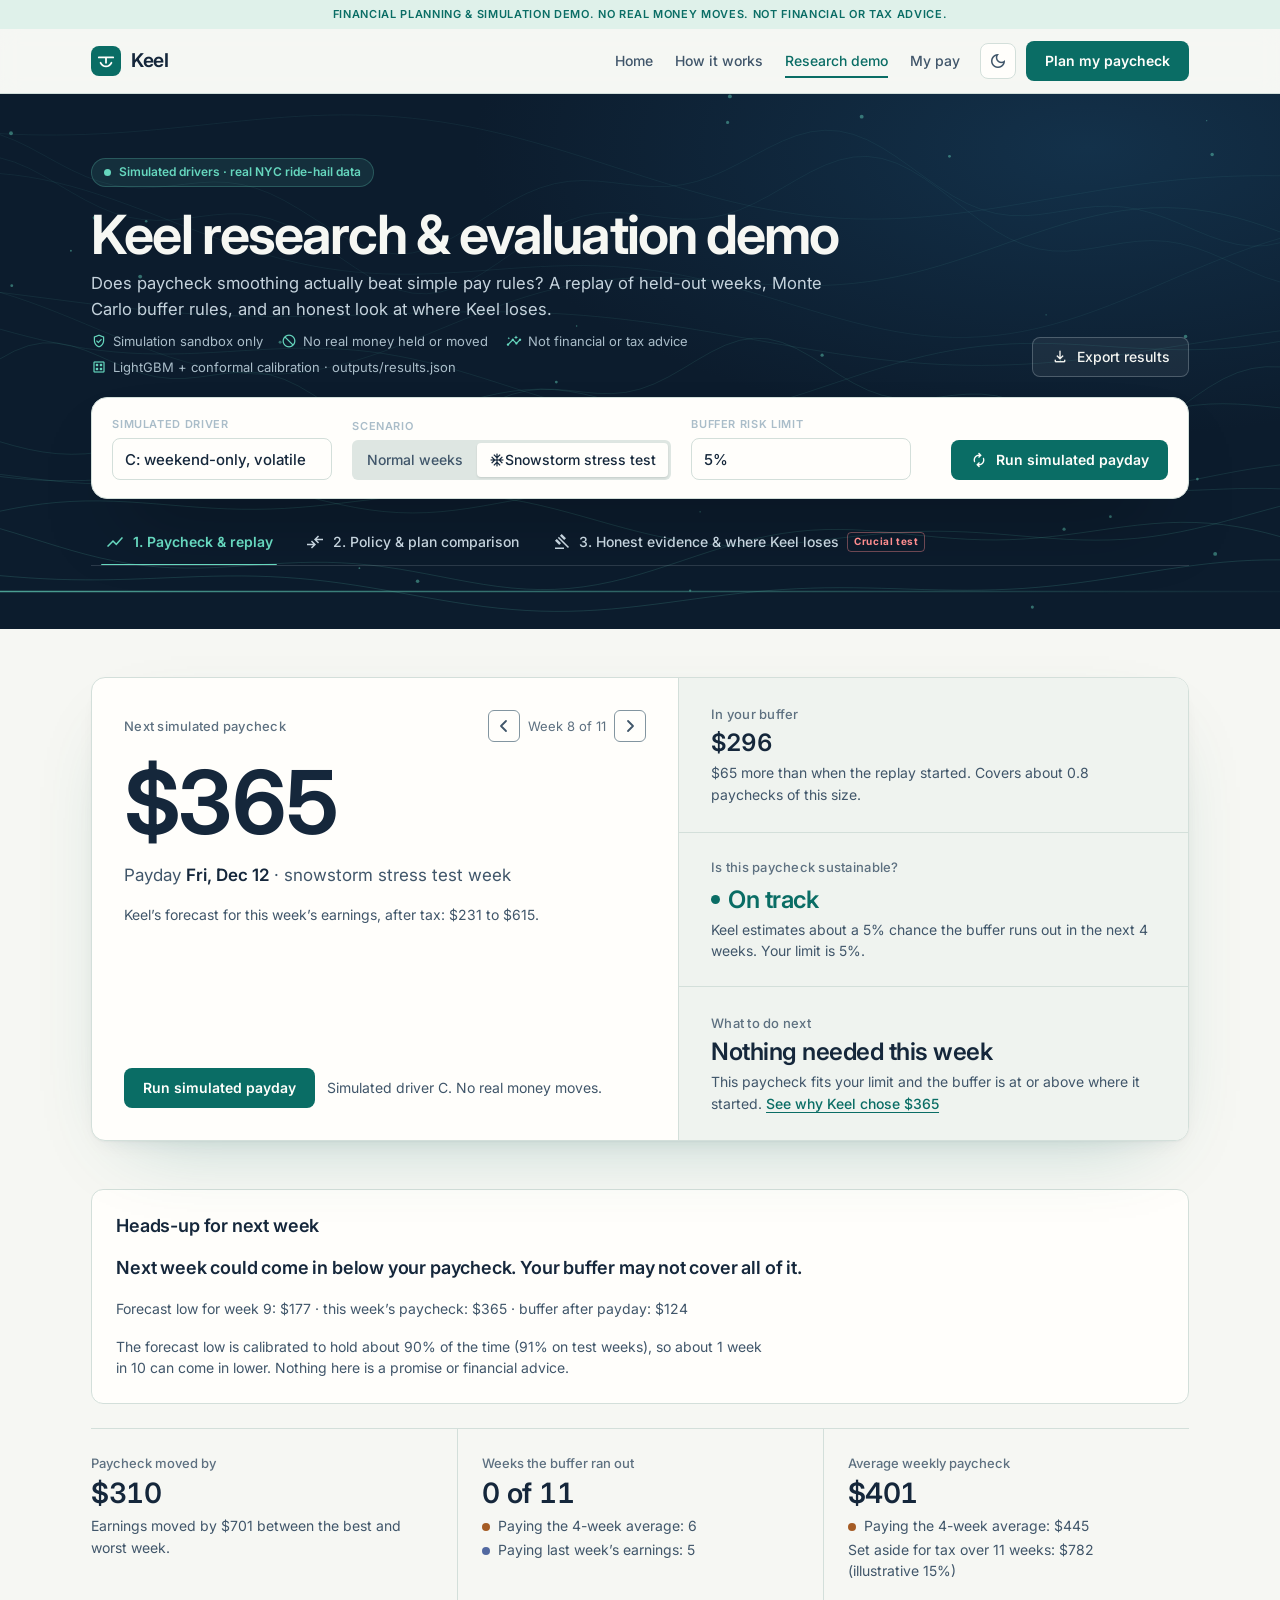
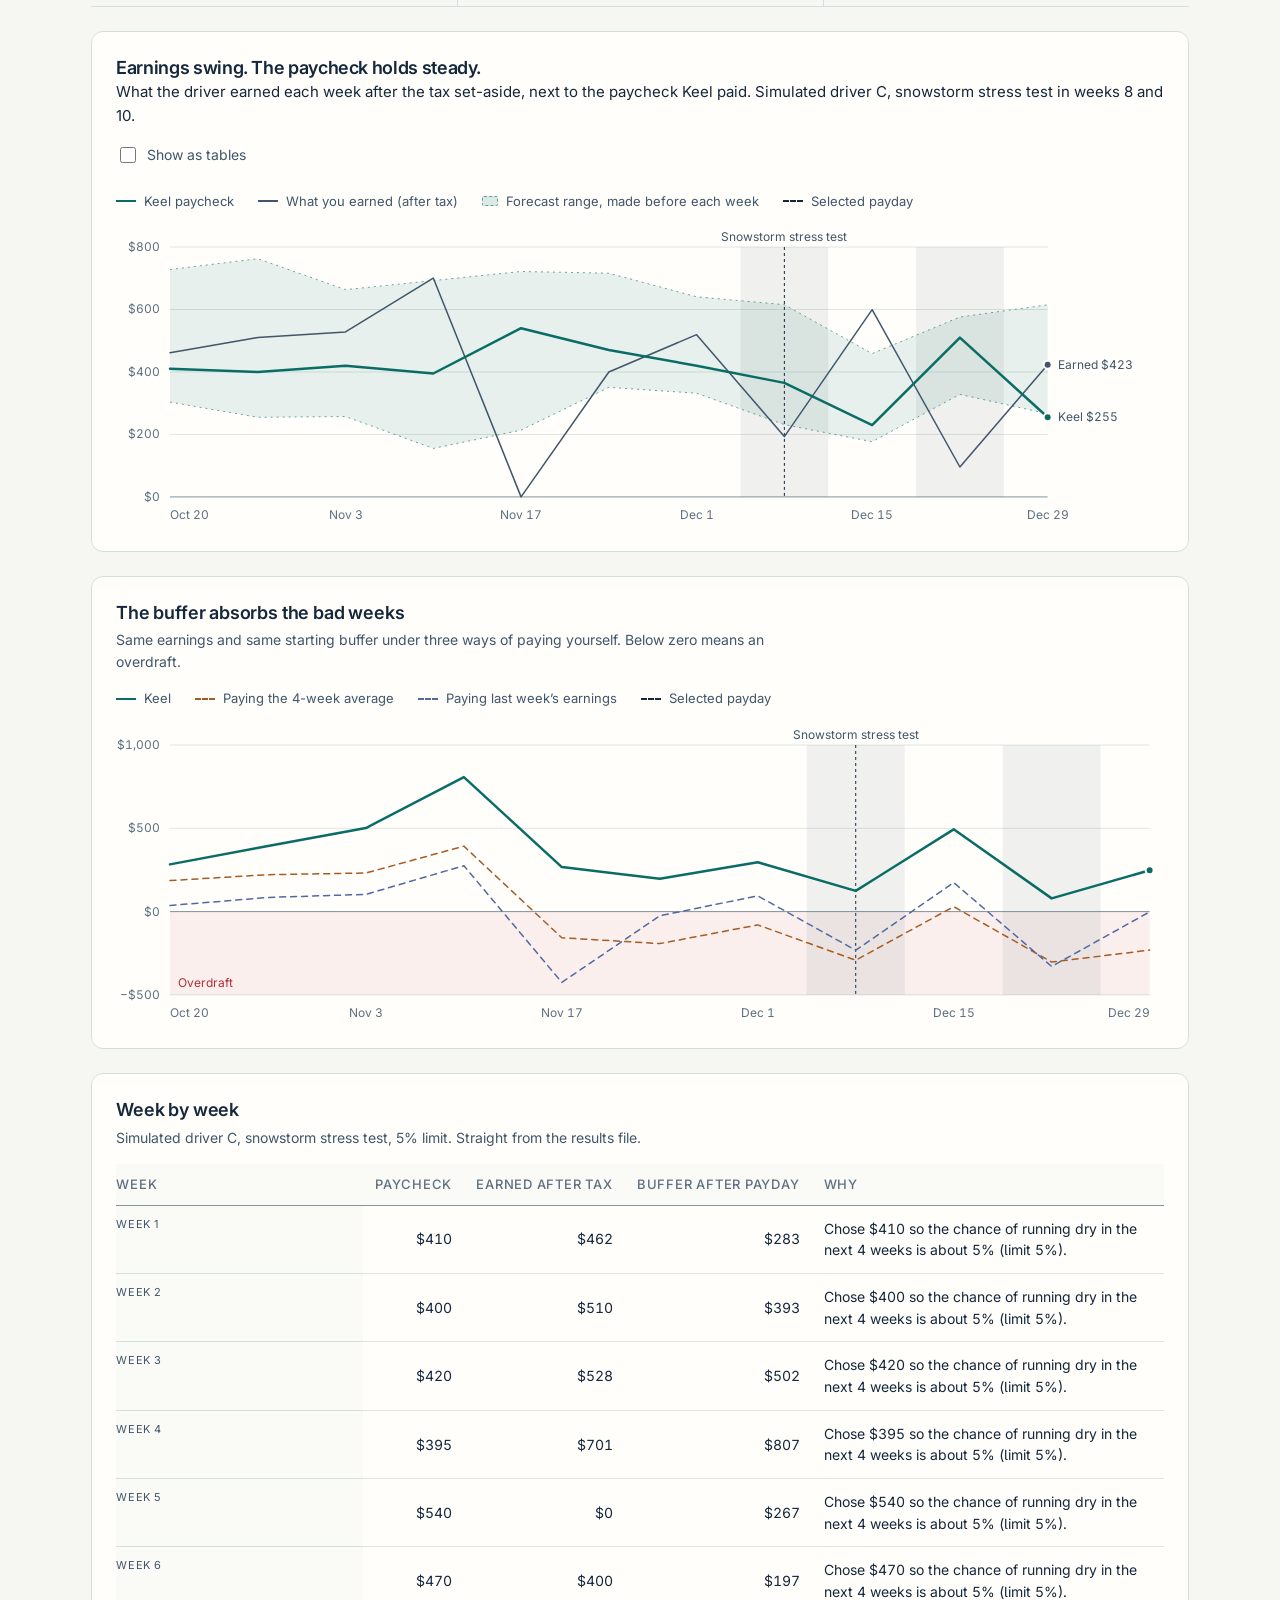
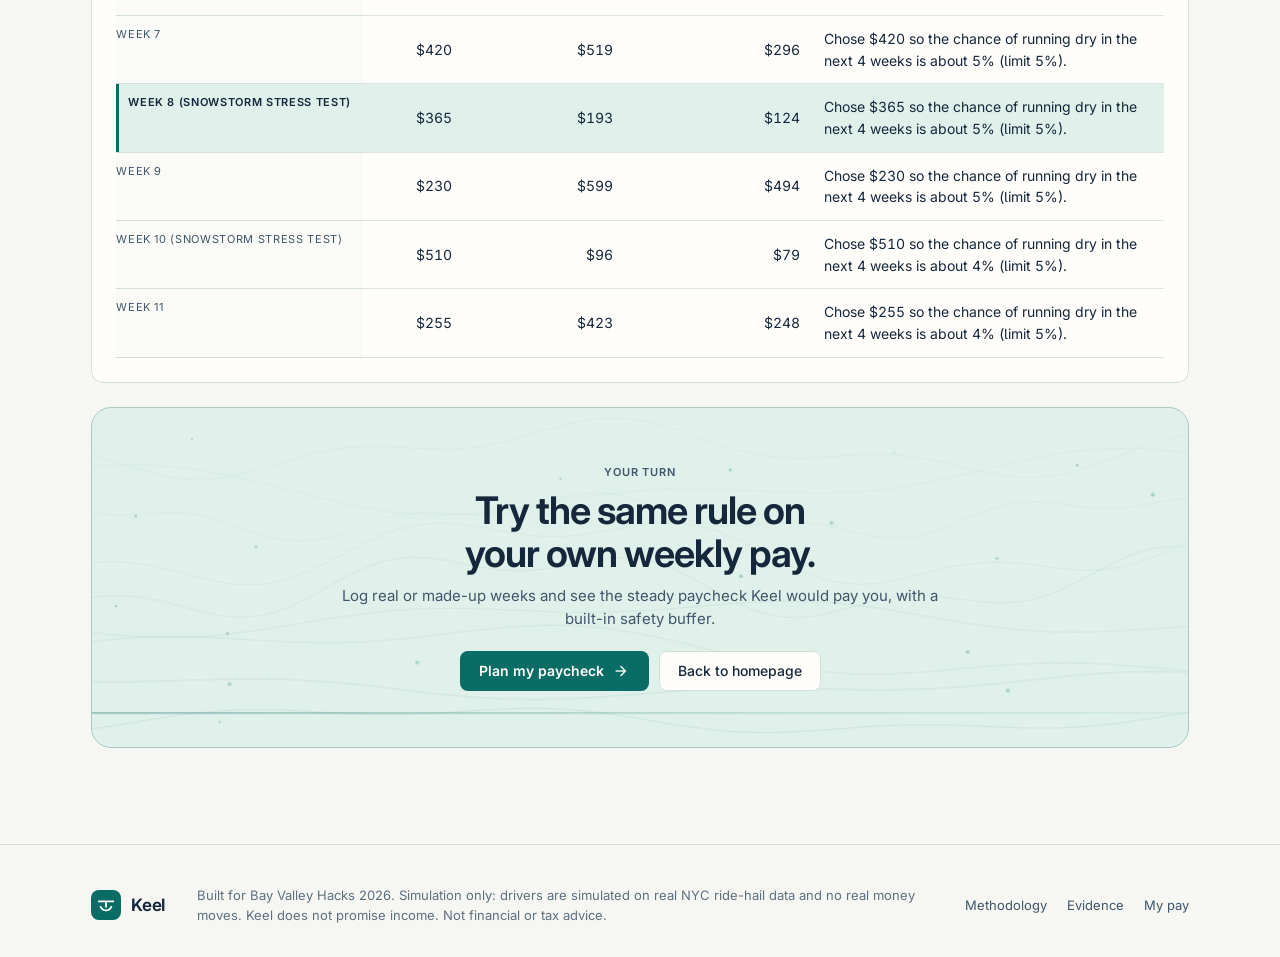
==== commit 581e13dc: "Give every page the homepage look Research demo and My pay (login, setup, overview, log, planning, s" ====
--- a/app/index.html
+++ b/app/index.html
@@ -12,58 +12,32 @@
 <link rel="stylesheet" href="tokens.css">
 <link rel="stylesheet" href="keel.css">
 <link rel="stylesheet" href="ds.css">
+<link rel="stylesheet" href="site.css">
 <script src="theme.js"></script>
 </head>
 <body>
 <a class="skip" href="#main">Skip to content</a>
-<div class="shell">
-<aside class="side" id="side" aria-label="Keel navigation">
+<p class="strip">Financial planning &amp; simulation demo. No real money moves. Not financial or tax advice.</p>
+<header class="top"><div class="topin">
   <a class="brand" href="../" aria-label="Keel home"><span class="logo"><svg viewBox="0 0 20 20" aria-hidden="true"><path d="M2 6h16M10 6v6M4 12c1.5 3 4 4 6 4s4.5-1 6-4" fill="none" stroke="currentColor" stroke-width="2" stroke-linecap="round"/></svg></span>Keel</a>
-  <div class="session"><b>Research demo</b><span>Simulated NYC ride-hail drivers</span><a href="my-pay.html">Try it with your own pay →</a></div>
-  <nav class="sidenav" aria-label="Sections">
-    <a href="my-pay.html#overview" data-sec="overview"><span class="ms">grid_view</span>Overview</a>
-    <a href="my-pay.html#log" data-sec="log"><span class="ms">receipt_long</span>Earnings log</a>
-    <a href="my-pay.html#plan" data-sec="plan"><span class="ms">tune</span>Planning</a>
-    <a href="my-pay.html#settings" data-sec="settings"><span class="ms">settings</span>Profile &amp; settings</a>
-  </nav>
-  <nav class="sidenav foot" aria-label="More">
-    <a href="./" aria-current="page"><span class="ms">science</span>Explore research demo</a>
-    <a href="../"><span class="ms">home</span>Homepage</a>
-  </nav>
-</aside>
-<div class="main">
-  <header class="topbar">
-    <button type="button" class="iconbtn menu-btn" data-menu aria-label="Open navigation" aria-expanded="false" aria-controls="side"><span class="ms">menu</span></button>
-    <span class="caps">Volatility cushion engine</span>
-    <div class="right">
-      <span class="badge chip soft hide-sm" id="badge"><span id="badgetext">Loading…</span></span>
-      <button type="button" class="iconbtn" data-theme-toggle><span class="ms"></span></button>
-      <a class="avatar" href="my-pay.html#settings" aria-label="Profile and settings"><span class="ms">person</span></a>
-    </div>
-  </header>
-  <div class="telemetry" data-currents="dark">
-    <div class="in">
-      <span><span class="ms" style="font-size:16px">waves</span>Cushion telemetry</span>
-      <span>Monte Carlo salary rule: <b>highest pay within your risk limit</b></span>
-      <span>Forecast: <b>LightGBM quantiles + conformal calibration</b></span>
-      <span>Source: <b>outputs/results.json</b></span>
-    </div>
-  </div>
-
-  <div class="content">
+  <nav class="links" aria-label="Main"><a href="../">Home</a><a href="../#how">How it works</a><a href="./" aria-current="page">Research demo</a><a href="my-pay.html#overview">My pay</a></nav>
+  <div class="acts2"><button type="button" class="iconbtn" data-theme-toggle><span class="ms"></span></button><a class="btn primary" href="my-pay.html">Plan my paycheck</a></div>
+</div></header>
+<section class="phero" data-currents="dark" data-keel="0.93">
+  <div class="pheroin">
+    <span class="kicker"><span class="badge" id="badge"><span id="badgetext">Loading…</span></span></span>
     <div class="pagehead">
       <div class="t">
-        <h1>Keel: research &amp; evaluation demo</h1>
-        <span class="chip soft" style="justify-self:start"><span class="dot"></span>Simulated drivers · real NYC TLC HVFHV trip data</span>
-        <p>Does paycheck smoothing actually beat simple pay rules? A replay of held-out weeks, Monte Carlo buffer rules, and an honest look at where Keel loses.</p>
-        <div class="meta"><span><span class="ms">verified_user</span>Simulation sandbox only</span><span><span class="ms">block</span>No real money held or moved</span><span><span class="ms">insights</span>Not financial or tax advice</span></div>
+        <h1>Keel research &amp; evaluation demo</h1>
+        <p class="lede">Does paycheck smoothing actually beat simple pay rules? A replay of held-out weeks, Monte Carlo buffer rules, and an honest look at where Keel loses.</p>
+        <div class="meta"><span><span class="ms">verified_user</span>Simulation sandbox only</span><span><span class="ms">block</span>No real money held or moved</span><span><span class="ms">insights</span>Not financial or tax advice</span><span><span class="ms">dataset</span>LightGBM + conformal calibration · outputs/results.json</span></div>
       </div>
       <div class="acts">
         <a class="btn quiet" href="../outputs/results.json" download="keel-results.json"><span class="ms">download</span>Export results</a>
       </div>
     </div>
 
-    <section class="card controls" aria-label="Simulation settings" style="padding:16px 18px">
+    <section class="risecard controls" aria-label="Simulation settings">
       <label class="field" for="driver"><span class="caps">Simulated driver</span>
         <select id="driver"></select>
       </label>
@@ -84,7 +58,10 @@
       <a href="#plan" data-view="plan"><span class="ms">compare_arrows</span>2. Policy &amp; plan comparison</a>
       <a href="#evidence" data-view="evidence"><span class="ms">gavel</span>3. Honest evidence &amp; where Keel loses <span class="tag">Crucial test</span></a>
     </nav>
-
+  </div>
+</section>
+
+<div class="content">
     <p class="note loaderr hidden" id="loaderr" role="alert"></p>
 
       <main id="main">
@@ -307,10 +284,14 @@
         </section>
       </main>
 
-    <footer class="meta" style="border-top:1px solid var(--border);padding-top:16px">Built for Bay Valley Hacks 2026. Simulation only: drivers are simulated on real NYC ride-hail data, no real money moves. Not financial or tax advice.</footer>
-  </div>
+    <section class="ctaband" data-currents="light" data-keel="0.9">
+      <p class="eyebrow2">Your turn</p>
+      <h2>Try the same rule on your own weekly pay.</h2>
+      <p>Log real or made-up weeks and see the steady paycheck Keel would pay you, with a built-in safety buffer.</p>
+      <div class="row"><a class="btn primary" href="my-pay.html">Plan my paycheck<span class="ms">arrow_forward</span></a><a class="btn quiet" href="../">Back to homepage</a></div>
+    </section>
 </div>
-</div>
+<footer class="foot"><div class="footin"><a class="brand" href="../"><span class="logo"><svg viewBox="0 0 20 20" aria-hidden="true"><path d="M2 6h16M10 6v6M4 12c1.5 3 4 4 6 4s4.5-1 6-4" fill="none" stroke="currentColor" stroke-width="2" stroke-linecap="round"/></svg></span>Keel</a><p>Built for Bay Valley Hacks 2026. Simulation only: drivers are simulated on real NYC ride-hail data and no real money moves. Keel does not promise income. Not financial or tax advice.</p><nav aria-label="Footer"><a href="../#how">Methodology</a><a href="index.html#evidence">Evidence</a><a href="my-pay.html">My pay</a></nav></div></footer>
 <div class="toast" id="toast" role="status" aria-live="polite"></div>
 
 <script src="data.js"></script>
--- a/app/site.css
+++ b/app/site.css
@@ -0,0 +1,131 @@
+/* Homepage look for every page: the same strip, sticky top nav, navy hero with drifting currents,
+   white cards that lift on hover, and the same footer. Loaded last on the app pages. */
+.shell { display: block; min-height: 0; }
+.side, .topbar, .telemetry, .menu-btn { display: none !important; }
+.main { display: block; }
+
+/* Strip and header (same as the homepage) */
+.strip { margin: 0; background: var(--keel-soft); color: var(--keel); text-align: center; font-size: 11px; font-weight: 600; letter-spacing: .06em; text-transform: uppercase; padding: 6px 16px; }
+header.top { position: sticky; top: 0; z-index: 30; background: color-mix(in srgb, var(--bg) 90%, transparent); backdrop-filter: saturate(1.3) blur(10px); border-bottom: 1px solid var(--border); }
+.topin { max-width: 1200px; margin: 0 auto; padding: 0 clamp(16px, 4vw, 56px); height: 64px; display: flex; align-items: center; gap: 20px; }
+header.top .brand { display: inline-flex; align-items: center; gap: 10px; font-size: 19px; font-weight: 650; letter-spacing: -.02em; color: var(--ink); text-decoration: none; padding: 0; margin: 0; border: 0; }
+header.top .logo svg { color: var(--on-keel); }
+.links { display: flex; gap: 22px; margin-left: auto; }
+.links a { position: relative; color: var(--ink2); text-decoration: none; font-size: 14px; font-weight: 500; white-space: nowrap; transition: color .15s; }
+.links a:hover, .links a[aria-current="page"] { color: var(--keel); }
+.links a::after { content: ""; position: absolute; left: 0; right: 0; bottom: -6px; height: 1.5px; background: currentColor; transform: scaleX(0); transform-origin: left; transition: transform .35s var(--ease-out); }
+.links a:hover::after, .links a[aria-current="page"]::after { transform: scaleX(1); }
+header.top .acts2 { display: flex; align-items: center; gap: 10px; }
+header.top .avatar { width: 36px; height: 36px; }
+
+/* Navy page hero with currents */
+.phero { position: relative; isolation: isolate; overflow: hidden; background: radial-gradient(80% 90% at 85% 10%, #13314a 0%, var(--navy) 60%); color: var(--on-navy);
+  --ink: var(--on-navy); --ink2: var(--on-navy-2); --muted: var(--on-navy-3); --border: var(--navy-line); --keel: var(--teal); --on-keel: var(--on-teal); --keel-soft: rgba(102, 215, 190, .12); --surface: rgba(255, 255, 255, .05); --surface-2: rgba(255, 255, 255, .08); --good-text: var(--teal); --crit: #ff8d8f; }
+.pheroin { max-width: 1200px; margin: 0 auto; padding: clamp(36px, 5vw, 64px) clamp(16px, 4vw, 56px) clamp(40px, 5vw, 64px); display: grid; gap: 20px; }
+.phero h1 { font-size: clamp(34px, 4.6vw, 54px); font-weight: 650; line-height: 1.05; letter-spacing: -.035em; margin: 0; color: var(--on-navy); text-wrap: balance; }
+.phero .lede { font-size: clamp(15px, 1.3vw, 18px); color: var(--on-navy-2); max-width: 44em; margin: 0; }
+.kicker { justify-self: start; display: inline-flex; align-items: center; gap: 8px; font-size: 12px; font-weight: 600; color: var(--teal); background: rgba(102, 215, 190, .1); border: 1px solid rgba(102, 215, 190, .25); padding: 4px 12px; border-radius: 999px; }
+.kicker .dot { width: 7px; height: 7px; border-radius: 50%; background: var(--teal); }
+.phero .meta { color: var(--on-navy-3); }
+.phero .meta .ms { color: var(--teal); }
+.phero .chip { background: rgba(255, 255, 255, .06); border-color: var(--navy-line); color: var(--on-navy-2); }
+.phero .chip.soft { background: rgba(102, 215, 190, .12); color: var(--teal); border-color: transparent; }
+.phero .chip.warn { background: rgba(255, 141, 143, .12); color: #ff8d8f; }
+.phero .btn.quiet, .phero .btn.secondary { background: rgba(255, 255, 255, .06); color: var(--on-navy); border-color: rgba(223, 234, 238, .25); }
+.phero .btn.quiet:hover { background: rgba(255, 255, 255, .12); border-color: var(--on-navy); }
+.phero .btn.primary { background: var(--teal); color: var(--on-teal); }
+.phero .btn.primary:hover { background: color-mix(in srgb, var(--teal) 85%, white); }
+.phero .btn.danger { background: rgba(255, 141, 143, .08); color: #ff8d8f; border-color: rgba(255, 141, 143, .35); }
+.phero .linkbtn { color: var(--teal); }
+.phero .pagehead h1 { color: var(--on-navy); }
+.phero .pagehead p { color: var(--on-navy-2); }
+.phero .caps { color: var(--on-navy-3); }
+
+/* Hero stat cards: KPIs float in the hero like the homepage stage cards */
+.phero .kpi { background: rgba(255, 255, 255, .05); border-color: var(--navy-line); backdrop-filter: blur(6px); }
+.phero .kpi:hover { border-color: rgba(102, 215, 190, .5); box-shadow: 0 24px 48px -24px rgba(0, 0, 0, .6); }
+.phero .kpi.accent { background: #dff1ea; border-color: rgba(102, 215, 190, .5); --ink: #15273b; --ink2: #40566a; --muted: #5d7080; --keel: #0a6d65; color: #15273b; }
+.phero .kpi.accent .v, .phero .kpi.accent .caps { color: inherit; }
+.phero .kpi.accent .top .ms { background: #fffefb; color: #0a6d65; }
+.phero .kpi .top .ms { background: rgba(102, 215, 190, .14); color: var(--teal); }
+.phero .status { background: rgba(102, 215, 190, .16); color: var(--teal); }
+.phero .status.bad { background: rgba(255, 141, 143, .14); color: #ff8d8f; }
+
+/* Tabs in the hero */
+.phero .tabs { border-bottom-color: var(--navy-line); margin-bottom: -1px; }
+.phero .tabs a { color: var(--on-navy-2); }
+.phero .tabs a:hover { color: var(--on-navy); }
+.phero .tabs a[aria-current="page"] { color: var(--teal); }
+.phero .tabs a::after { background: var(--teal); }
+
+/* Controls card rises out of the hero, like the homepage stage */
+.risecard { background: #fffefb; color: #15273b; border: 1px solid #d3dfda; border-radius: 16px; padding: 18px 20px; box-shadow: 0 1px 0 rgba(255, 255, 255, .5) inset, 0 40px 80px -40px rgba(0, 0, 0, .7);
+  --ink: #15273b; --ink2: #40566a; --muted: #5d7080; --border: #d3dfda; --keel: #0a6d65; --on-keel: #fffefb; --surface: #fffefb; --surface-2: #eff3ef; --grid: #dee6e2; --axis: #8295a0; --keel-soft: #dff1ea; }
+:root[data-theme="dark"] .risecard { background: #152538; color: #f5f7f3; --ink: #f5f7f3; --ink2: #c9d6dd; --muted: #a6bbc7; --border: #33495a; --keel: #66d7be; --on-keel: #0b2825; --surface: #152538; --surface-2: #1b2e42; --grid: #2a4051; --keel-soft: #173e3c; }
+
+/* Body below the hero: homepage canvas, cards that lift */
+.content { max-width: 1200px; padding: clamp(28px, 4vw, 48px) clamp(16px, 4vw, 56px) clamp(56px, 8vw, 96px); }
+.content .card, .content .kpi { transition: border-color .2s, box-shadow .25s, transform .25s var(--ease-out); }
+.content .card:hover { border-color: color-mix(in srgb, var(--keel) 35%, var(--border)); box-shadow: 0 2px 8px -2px rgba(12, 28, 45, .06), 0 16px 32px -16px rgba(12, 28, 45, .14); }
+.content .kpi:hover { transform: translateY(-2px); }
+.content h2 { letter-spacing: -.02em; }
+.eyebrow2 { font-size: 11px; font-weight: 600; letter-spacing: .08em; text-transform: uppercase; color: var(--keel); }
+
+/* Closing CTA band and footer (same as the homepage) */
+.ctaband { position: relative; isolation: isolate; overflow: hidden; text-align: center; display: grid; justify-items: center; gap: 8px; background: var(--keel-soft); border: 1px solid color-mix(in srgb, var(--keel) 20%, var(--border)); border-radius: 20px; padding: clamp(32px, 5vw, 56px) 20px; }
+.ctaband h2 { font-size: clamp(26px, 3.4vw, 38px); font-weight: 650; letter-spacing: -.025em; line-height: 1.15; max-width: 18em; margin: 0; }
+.ctaband p { color: var(--ink2); max-width: 40em; margin: 0; }
+.ctaband .row { justify-content: center; margin-top: 12px; display: flex; flex-wrap: wrap; gap: 10px; }
+.foot { border-top: 1px solid var(--border); background: var(--bg); }
+.footin { max-width: 1200px; margin: 0 auto; padding: 24px clamp(16px, 4vw, 56px) 32px; display: flex; flex-wrap: wrap; align-items: center; gap: 12px 32px; font-size: 13px; color: var(--muted); }
+.footin p { flex: 1 1 360px; margin: 0; }
+.footin nav { display: flex; gap: 20px; }
+.footin nav a { color: var(--ink2); text-decoration: none; }
+.footin nav a:hover { color: var(--keel); }
+.footin .brand { display: inline-flex; align-items: center; gap: 10px; font-weight: 650; font-size: 17px; color: var(--ink); text-decoration: none; }
+.footin .logo svg { color: var(--on-keel); }
+
+/* Entrance, like the homepage */
+@media (prefers-reduced-motion: no-preference) {
+  .phero .pheroin > * { animation: fadeUp .8s var(--ease-out) both; }
+  .phero .pheroin > *:nth-child(2) { animation-delay: 80ms; } .phero .pheroin > *:nth-child(3) { animation-delay: 160ms; } .phero .pheroin > *:nth-child(4) { animation-delay: 240ms; } .phero .pheroin > *:nth-child(5) { animation-delay: 320ms; }
+}
+@keyframes fadeUp { from { opacity: 0; transform: translateY(14px); } }
+
+@media (max-width: 900px) {
+  .topin { flex-wrap: wrap; height: auto; padding-top: 10px; padding-bottom: 10px; row-gap: 8px; }
+  .links { order: 3; width: 100%; margin-left: 0; overflow-x: auto; scrollbar-width: none; padding-bottom: 6px; gap: 18px; }
+  .links::-webkit-scrollbar { display: none; }
+  header.top .acts2 { margin-left: auto; }
+}
+@media (max-width: 560px) {
+  header.top .acts2 .btn { display: none; }
+}
+.kicker .badge { margin: 0; color: var(--teal); font-size: 12px; font-weight: 600; }
+.kicker .badge::before { background: var(--teal); }
+.risecard .btn.primary { background: #0a6d65; color: #fffefb; }
+.risecard .btn.primary:hover { background: #08544e; }
+:root[data-theme="dark"] .risecard .btn.primary { background: #66d7be; color: #0b2825; }
+
+/* My pay: login and setup on the navy currents background */
+.auth { background: var(--bg); }
+.authmain { background: radial-gradient(80% 90% at 85% 10%, #13314a 0%, var(--navy) 60%); }
+.authmain::after { background: radial-gradient(40% 45% at 50% 48%, rgba(12, 28, 45, .55) 0%, transparent 100%); }
+.authmain .sandbox { color: var(--on-navy-2); }
+.authmain .sandbox .caps { color: var(--on-navy); }
+.authmain .sandbox .ms { color: var(--teal); }
+.authcard { box-shadow: 0 1px 0 rgba(255, 255, 255, .5) inset, 0 50px 100px -40px rgba(0, 0, 0, .7); }
+.wizhero { gap: 18px; }
+.phero .stepper3 button { background: rgba(255, 255, 255, .04); border-color: var(--navy-line); color: var(--on-navy-2); }
+.phero .stepper3 .on button { background: rgba(255, 255, 255, .1); border-color: var(--teal); color: var(--on-navy); box-shadow: none; }
+.phero .stepper3 i { background: rgba(255, 255, 255, .12); }
+.phero .stepper3 i::after { background: var(--teal); }
+.phero .stepper3 .on .caps, .phero .stepper3 .done .caps { color: var(--teal); }
+.wizard { padding-top: clamp(24px, 4vw, 40px); }
+#hero-slot { gap: 20px; }
+.phero .kpi .hint, .phero .kpi .s { color: var(--on-navy-2); }
+.phero .kpi.accent .hint, .phero .kpi.accent .s { color: #40566a; }
+.phero .kpi .v small { color: var(--on-navy-3); }
+.phero .kpi.accent .v small { color: #5d7080; }
+.phero .confirm .hint { color: var(--on-navy-2); }
+.phero .chip { white-space: normal; max-width: 100%; height: auto; min-height: 32px; padding-top: 4px; padding-bottom: 4px; }
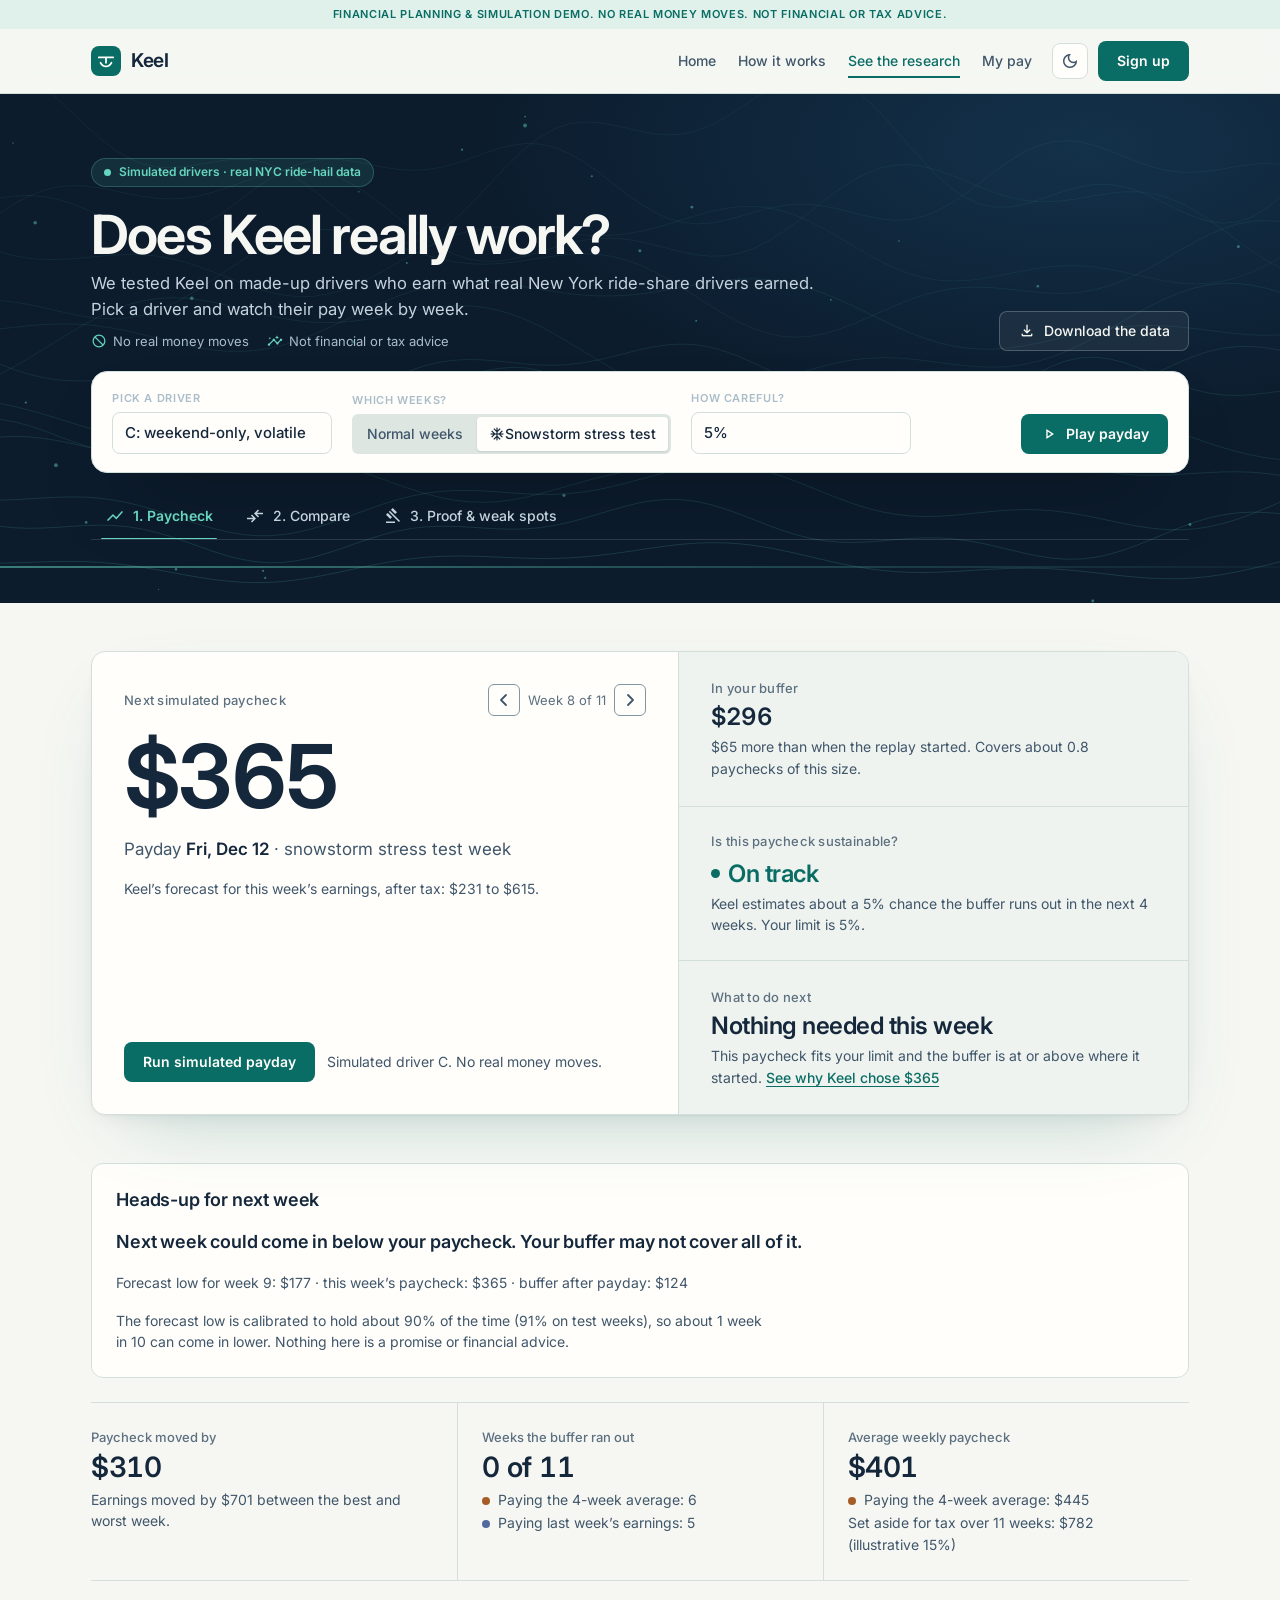
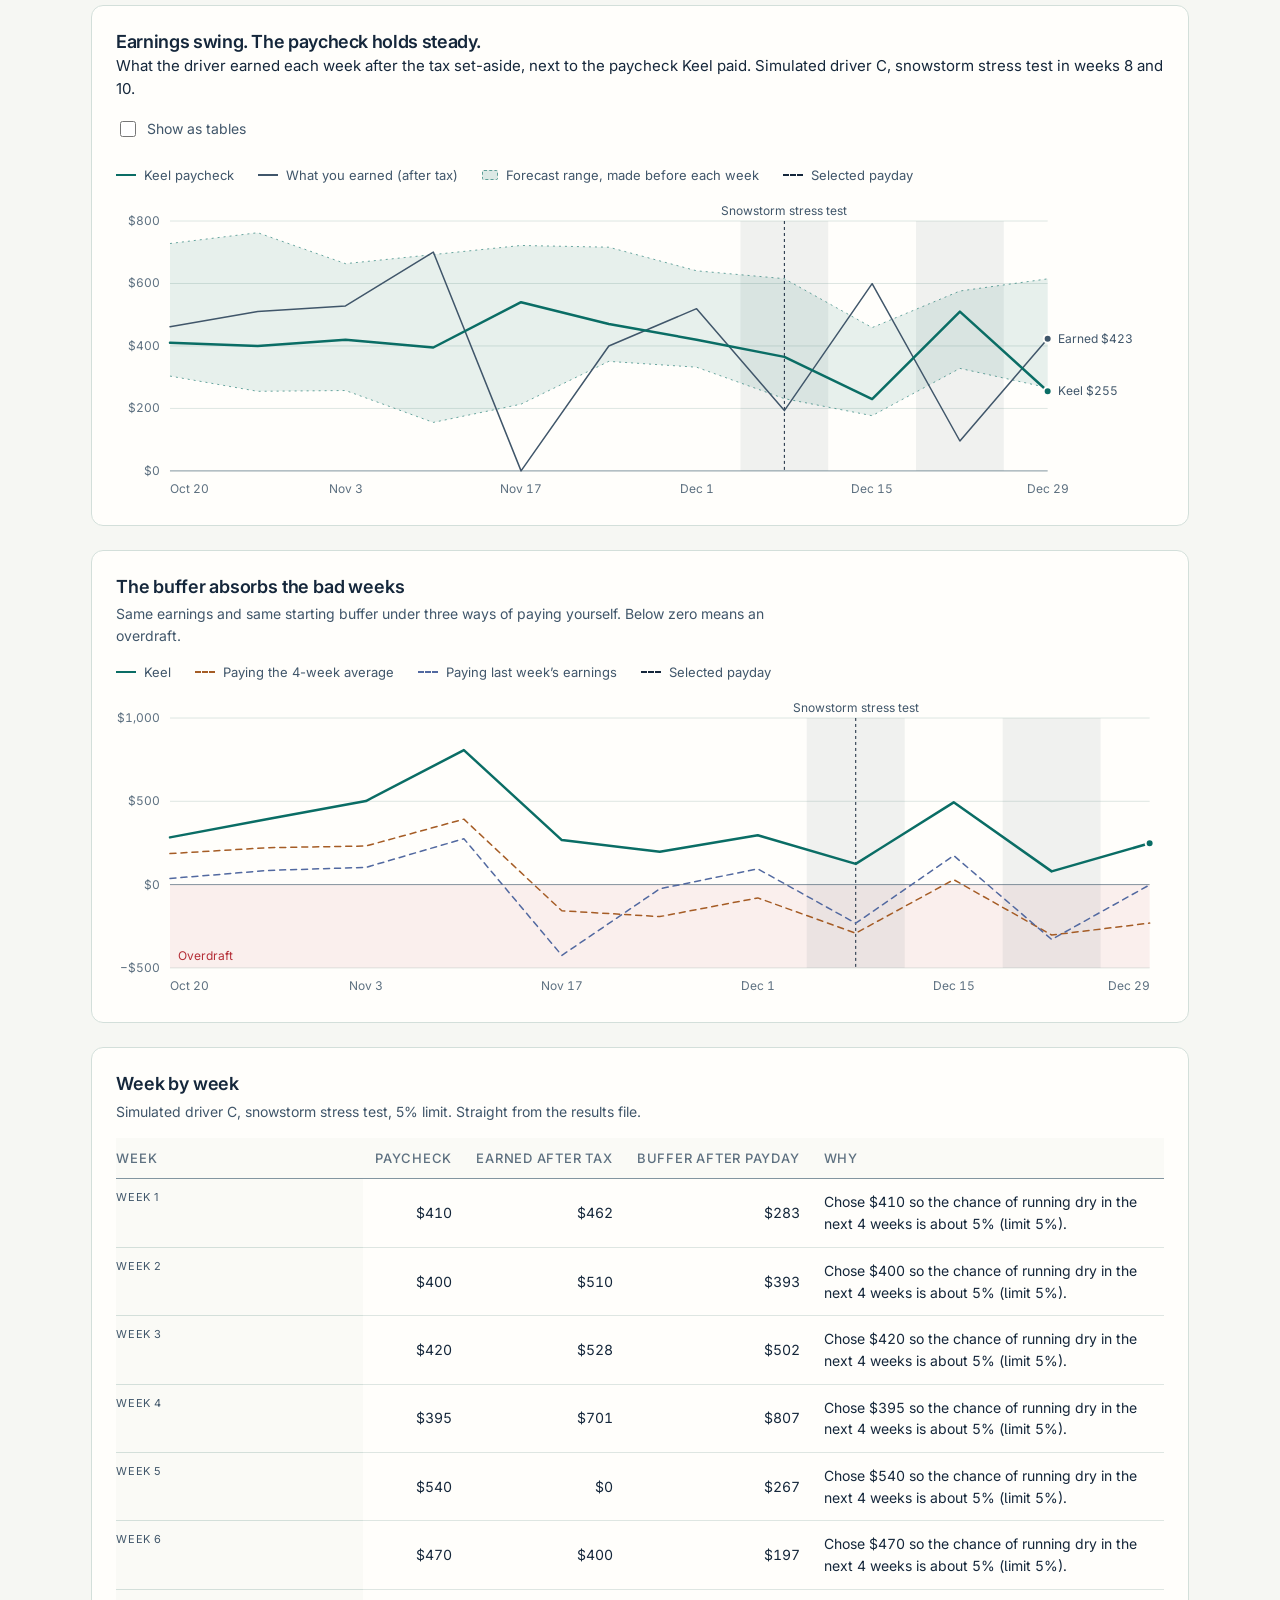
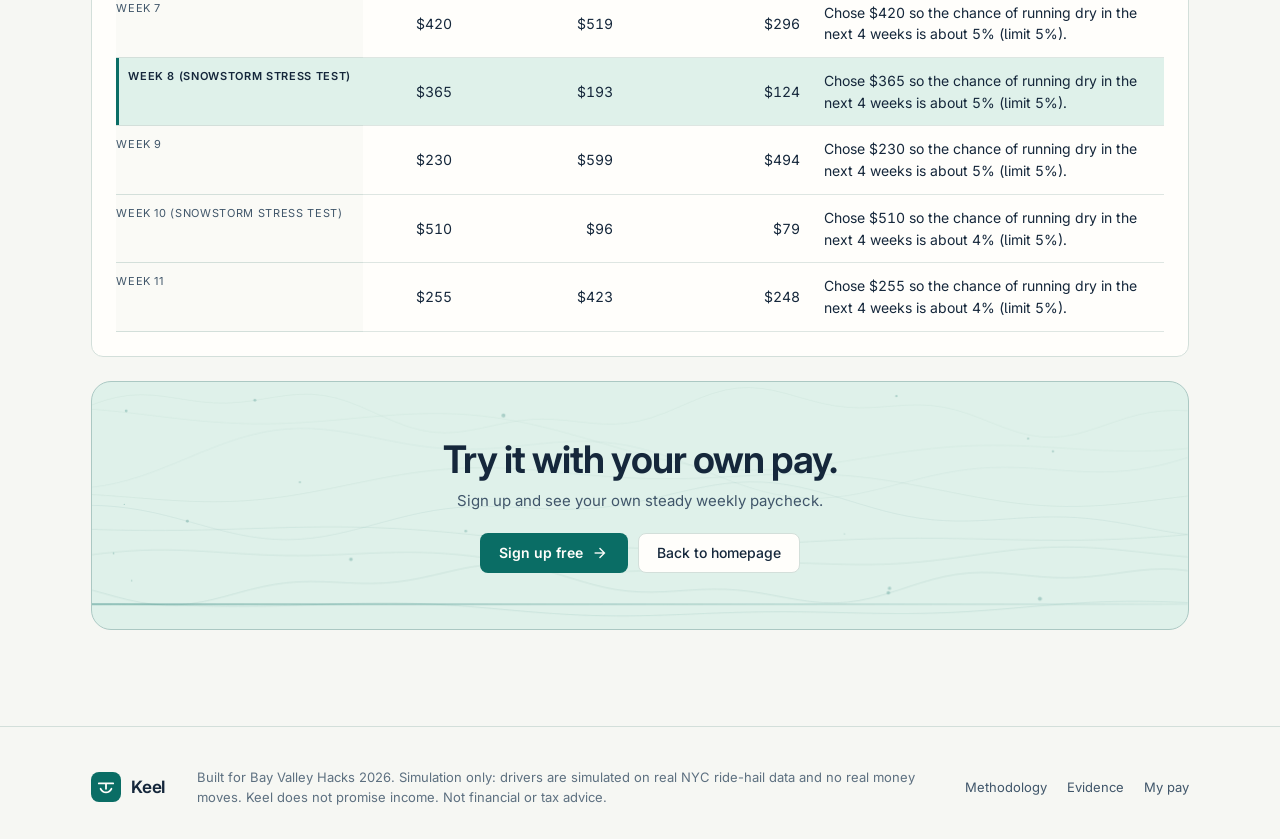
==== commit a6e4b7e6: "Simpler My pay with log in, sign up and Google sign-in; plainer wording everywhere - Log in / Sign u" ====
--- a/app/index.html
+++ b/app/index.html
@@ -20,43 +20,43 @@
 <p class="strip">Financial planning &amp; simulation demo. No real money moves. Not financial or tax advice.</p>
 <header class="top"><div class="topin">
   <a class="brand" href="../" aria-label="Keel home"><span class="logo"><svg viewBox="0 0 20 20" aria-hidden="true"><path d="M2 6h16M10 6v6M4 12c1.5 3 4 4 6 4s4.5-1 6-4" fill="none" stroke="currentColor" stroke-width="2" stroke-linecap="round"/></svg></span>Keel</a>
-  <nav class="links" aria-label="Main"><a href="../">Home</a><a href="../#how">How it works</a><a href="./" aria-current="page">Research demo</a><a href="my-pay.html#overview">My pay</a></nav>
-  <div class="acts2"><button type="button" class="iconbtn" data-theme-toggle><span class="ms"></span></button><a class="btn primary" href="my-pay.html">Plan my paycheck</a></div>
+  <nav class="links" aria-label="Main"><a href="../">Home</a><a href="../#how">How it works</a><a href="./" aria-current="page">See the research</a><a href="my-pay.html#home">My pay</a></nav>
+  <div class="acts2"><button type="button" class="iconbtn" data-theme-toggle><span class="ms"></span></button><a class="btn primary" href="my-pay.html#signup">Sign up</a></div>
 </div></header>
 <section class="phero" data-currents="dark" data-keel="0.93">
   <div class="pheroin">
     <span class="kicker"><span class="badge" id="badge"><span id="badgetext">Loading…</span></span></span>
     <div class="pagehead">
       <div class="t">
-        <h1>Keel research &amp; evaluation demo</h1>
-        <p class="lede">Does paycheck smoothing actually beat simple pay rules? A replay of held-out weeks, Monte Carlo buffer rules, and an honest look at where Keel loses.</p>
-        <div class="meta"><span><span class="ms">verified_user</span>Simulation sandbox only</span><span><span class="ms">block</span>No real money held or moved</span><span><span class="ms">insights</span>Not financial or tax advice</span><span><span class="ms">dataset</span>LightGBM + conformal calibration · outputs/results.json</span></div>
+        <h1>Does Keel really work?</h1>
+        <p class="lede">We tested Keel on made-up drivers who earn what real New York ride-share drivers earned. Pick a driver and watch their pay week by week.</p>
+        <div class="meta"><span><span class="ms">block</span>No real money moves</span><span><span class="ms">insights</span>Not financial or tax advice</span></div>
       </div>
       <div class="acts">
-        <a class="btn quiet" href="../outputs/results.json" download="keel-results.json"><span class="ms">download</span>Export results</a>
+        <a class="btn quiet" href="../outputs/results.json" download="keel-results.json"><span class="ms">download</span>Download the data</a>
       </div>
     </div>
 
     <section class="risecard controls" aria-label="Simulation settings">
-      <label class="field" for="driver"><span class="caps">Simulated driver</span>
+      <label class="field" for="driver"><span class="caps">Pick a driver</span>
         <select id="driver"></select>
       </label>
-      <div class="field wide" role="group" aria-label="Weeks to replay"><span class="caps">Scenario</span>
+      <div class="field wide" role="group" aria-label="Weeks to replay"><span class="caps">Which weeks?</span>
         <div class="seg">
           <button type="button" id="sc-normal" aria-pressed="false">Normal weeks</button>
           <button type="button" id="sc-storm" aria-pressed="true"><span class="ms" style="font-size:16px;vertical-align:-3px">ac_unit</span>Snowstorm stress test</button>
         </div>
       </div>
-      <label class="field" for="risk" title="The chance of the buffer running out that you are willing to accept. Keel pays the most it can within it."><span class="caps">Buffer risk limit</span>
+      <label class="field" for="risk" title="The chance of the buffer running out that you are willing to accept. Keel pays the most it can within it."><span class="caps">How careful?</span>
         <select id="risk"></select>
       </label>
-      <button type="button" class="btn primary" id="runreplay" style="margin-left:auto;align-self:end"><span class="ms">autorenew</span>Run simulated payday</button>
+      <button type="button" class="btn primary" id="runreplay" style="margin-left:auto;align-self:end"><span class="ms">play_arrow</span>Play payday</button>
     </section>
 
     <nav class="tabs" aria-label="Research views">
-      <a href="#paycheck" data-view="paycheck"><span class="ms">show_chart</span>1. Paycheck &amp; replay</a>
-      <a href="#plan" data-view="plan"><span class="ms">compare_arrows</span>2. Policy &amp; plan comparison</a>
-      <a href="#evidence" data-view="evidence"><span class="ms">gavel</span>3. Honest evidence &amp; where Keel loses <span class="tag">Crucial test</span></a>
+      <a href="#paycheck" data-view="paycheck"><span class="ms">show_chart</span>1. Paycheck</a>
+      <a href="#plan" data-view="plan"><span class="ms">compare_arrows</span>2. Compare</a>
+      <a href="#evidence" data-view="evidence"><span class="ms">gavel</span>3. Proof &amp; weak spots</a>
     </nav>
   </div>
 </section>
@@ -285,10 +285,9 @@
       </main>
 
     <section class="ctaband" data-currents="light" data-keel="0.9">
-      <p class="eyebrow2">Your turn</p>
-      <h2>Try the same rule on your own weekly pay.</h2>
-      <p>Log real or made-up weeks and see the steady paycheck Keel would pay you, with a built-in safety buffer.</p>
-      <div class="row"><a class="btn primary" href="my-pay.html">Plan my paycheck<span class="ms">arrow_forward</span></a><a class="btn quiet" href="../">Back to homepage</a></div>
+      <h2>Try it with your own pay.</h2>
+      <p>Sign up and see your own steady weekly paycheck.</p>
+      <div class="row"><a class="btn primary" href="my-pay.html#signup">Sign up free<span class="ms">arrow_forward</span></a><a class="btn quiet" href="../">Back to homepage</a></div>
     </section>
 </div>
 <footer class="foot"><div class="footin"><a class="brand" href="../"><span class="logo"><svg viewBox="0 0 20 20" aria-hidden="true"><path d="M2 6h16M10 6v6M4 12c1.5 3 4 4 6 4s4.5-1 6-4" fill="none" stroke="currentColor" stroke-width="2" stroke-linecap="round"/></svg></span>Keel</a><p>Built for Bay Valley Hacks 2026. Simulation only: drivers are simulated on real NYC ride-hail data and no real money moves. Keel does not promise income. Not financial or tax advice.</p><nav aria-label="Footer"><a href="../#how">Methodology</a><a href="index.html#evidence">Evidence</a><a href="my-pay.html">My pay</a></nav></div></footer>
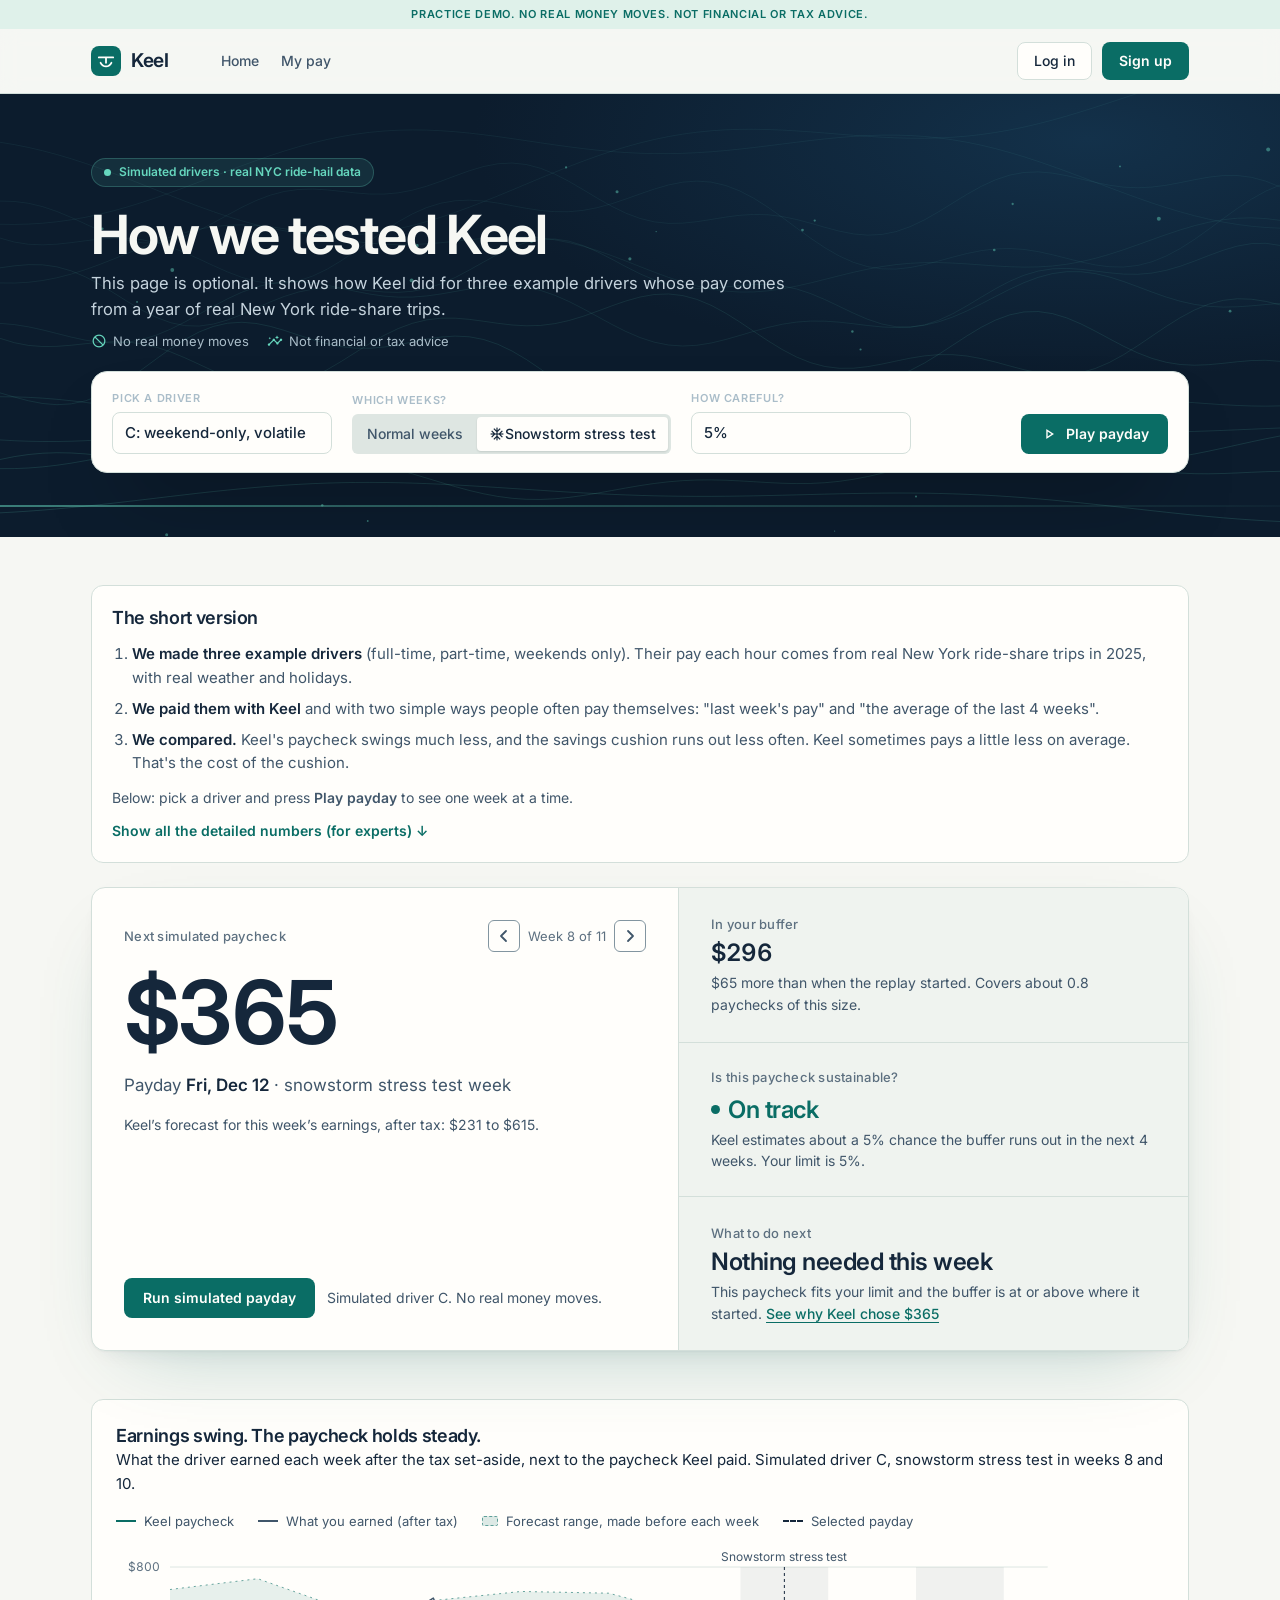
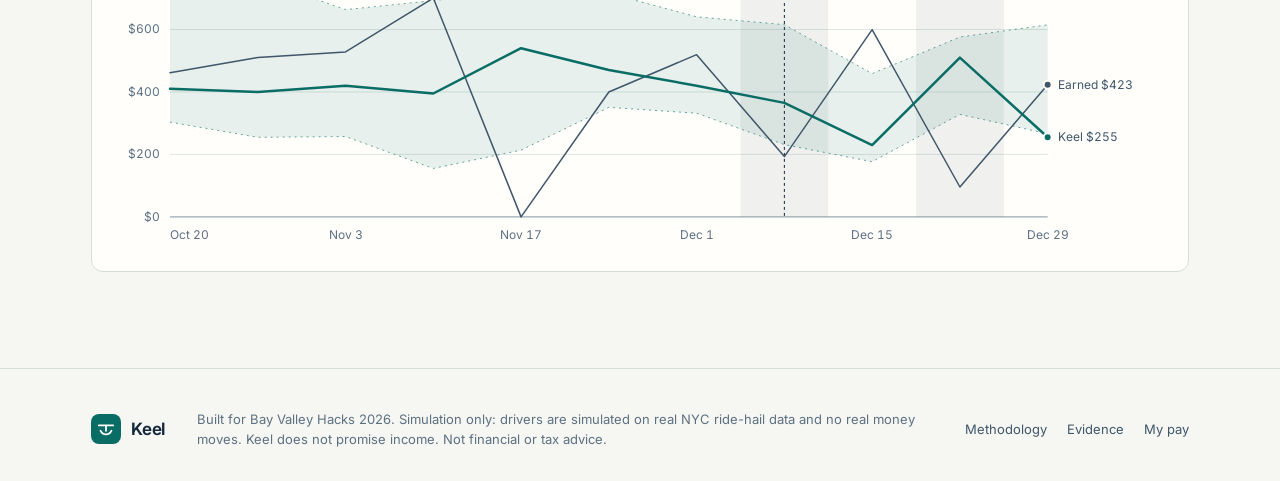
==== commit be72c9bc: "Working sign up (email or Google), one steady header, simpler pages, cushion explained - Sign up / l" ====
--- a/app/index.html
+++ b/app/index.html
@@ -14,26 +14,27 @@
 <link rel="stylesheet" href="ds.css">
 <link rel="stylesheet" href="site.css">
 <script src="theme.js"></script>
+<script src="signedin.js"></script>
 </head>
 <body>
 <a class="skip" href="#main">Skip to content</a>
-<p class="strip">Financial planning &amp; simulation demo. No real money moves. Not financial or tax advice.</p>
+<p class="strip">Practice demo. No real money moves. Not financial or tax advice.</p>
 <header class="top"><div class="topin">
   <a class="brand" href="../" aria-label="Keel home"><span class="logo"><svg viewBox="0 0 20 20" aria-hidden="true"><path d="M2 6h16M10 6v6M4 12c1.5 3 4 4 6 4s4.5-1 6-4" fill="none" stroke="currentColor" stroke-width="2" stroke-linecap="round"/></svg></span>Keel</a>
-  <nav class="links" aria-label="Main"><a href="../">Home</a><a href="../#how">How it works</a><a href="./" aria-current="page">See the research</a><a href="my-pay.html#home">My pay</a></nav>
-  <div class="acts2"><button type="button" class="iconbtn" data-theme-toggle><span class="ms"></span></button><a class="btn primary" href="my-pay.html#signup">Sign up</a></div>
+  <nav class="links" aria-label="Main"><a href="../">Home</a><a href="my-pay.html">My pay</a></nav>
+  <div class="acts2"><a class="btn quiet small2 auth-out" href="my-pay.html">Log in</a><a class="btn primary small2 auth-out" href="my-pay.html#signup">Sign up</a><a class="btn quiet small2 auth-in" href="my-pay.html#settings"><span class="ms">person</span>My account</a></div>
 </div></header>
 <section class="phero" data-currents="dark" data-keel="0.93">
   <div class="pheroin">
     <span class="kicker"><span class="badge" id="badge"><span id="badgetext">Loading…</span></span></span>
     <div class="pagehead">
       <div class="t">
-        <h1>Does Keel really work?</h1>
-        <p class="lede">We tested Keel on made-up drivers who earn what real New York ride-share drivers earned. Pick a driver and watch their pay week by week.</p>
+        <h1>How we tested Keel</h1>
+        <p class="lede">This page is optional. It shows how Keel did for three example drivers whose pay comes from a year of real New York ride-share trips.</p>
         <div class="meta"><span><span class="ms">block</span>No real money moves</span><span><span class="ms">insights</span>Not financial or tax advice</span></div>
       </div>
       <div class="acts">
-        <a class="btn quiet" href="../outputs/results.json" download="keel-results.json"><span class="ms">download</span>Download the data</a>
+        
       </div>
     </div>
 
@@ -53,7 +54,7 @@
       <button type="button" class="btn primary" id="runreplay" style="margin-left:auto;align-self:end"><span class="ms">play_arrow</span>Play payday</button>
     </section>
 
-    <nav class="tabs" aria-label="Research views">
+    <nav class="tabs expert" aria-label="Research views" hidden>
       <a href="#paycheck" data-view="paycheck"><span class="ms">show_chart</span>1. Paycheck</a>
       <a href="#plan" data-view="plan"><span class="ms">compare_arrows</span>2. Compare</a>
       <a href="#evidence" data-view="evidence"><span class="ms">gavel</span>3. Proof &amp; weak spots</a>
@@ -62,6 +63,16 @@
 </section>
 
 <div class="content">
+    <section class="card pad simplecard">
+      <h2>The short version</h2>
+      <ol class="simple3">
+        <li><b>We made three example drivers</b> (full-time, part-time, weekends only). Their pay each hour comes from real New York ride-share trips in 2025, with real weather and holidays.</li>
+        <li><b>We paid them with Keel</b> and with two simple ways people often pay themselves: "last week's pay" and "the average of the last 4 weeks".</li>
+        <li><b>We compared.</b> Keel's paycheck swings much less, and the savings cushion runs out less often. Keel sometimes pays a little less on average. That's the cost of the cushion.</li>
+      </ol>
+      <p class="hint">Below: pick a driver and press <b>Play payday</b> to see one week at a time.</p>
+      <button type="button" class="linkbtn" id="expert-toggle" aria-expanded="false" style="justify-self:start">Show all the detailed numbers (for experts) ↓</button>
+    </section>
     <p class="note loaderr hidden" id="loaderr" role="alert"></p>
 
       <main id="main">
@@ -284,11 +295,6 @@
         </section>
       </main>
 
-    <section class="ctaband" data-currents="light" data-keel="0.9">
-      <h2>Try it with your own pay.</h2>
-      <p>Sign up and see your own steady weekly paycheck.</p>
-      <div class="row"><a class="btn primary" href="my-pay.html#signup">Sign up free<span class="ms">arrow_forward</span></a><a class="btn quiet" href="../">Back to homepage</a></div>
-    </section>
 </div>
 <footer class="foot"><div class="footin"><a class="brand" href="../"><span class="logo"><svg viewBox="0 0 20 20" aria-hidden="true"><path d="M2 6h16M10 6v6M4 12c1.5 3 4 4 6 4s4.5-1 6-4" fill="none" stroke="currentColor" stroke-width="2" stroke-linecap="round"/></svg></span>Keel</a><p>Built for Bay Valley Hacks 2026. Simulation only: drivers are simulated on real NYC ride-hail data and no real money moves. Keel does not promise income. Not financial or tax advice.</p><nav aria-label="Footer"><a href="../#how">Methodology</a><a href="index.html#evidence">Evidence</a><a href="my-pay.html">My pay</a></nav></div></footer>
 <div class="toast" id="toast" role="status" aria-live="polite"></div>
@@ -302,6 +308,19 @@
 <script src="motion.js"></script>
 <script src="bg.js"></script>
 <script>
+// Detailed research is optional: the extra tabs and cards show only when someone asks for them.
+(function () {
+  var b = document.getElementById("expert-toggle");
+  function set(on) {
+    document.documentElement.classList.toggle("expert-on", on);
+    document.querySelector(".tabs.expert").hidden = !on;
+    b.setAttribute("aria-expanded", String(on));
+    b.textContent = on ? "Hide the detailed numbers ↑" : "Show all the detailed numbers (for experts) ↓";
+    if (!on && location.hash && location.hash !== "#paycheck") showView("paycheck");
+  }
+  b.addEventListener("click", function () { set(!document.documentElement.classList.contains("expert-on")); });
+  if (/#(plan|evidence)/.test(location.hash)) set(true);
+})();
 // "Run simulated payday" in the control bar: opens the Paycheck view and presses the same button as the hero card.
 document.getElementById("runreplay").addEventListener("click", function () {
   if (location.hash.slice(1) !== "paycheck") showView("paycheck");
--- a/app/site.css
+++ b/app/site.css
@@ -129,3 +129,22 @@
 .phero .kpi.accent .v small { color: #5d7080; }
 .phero .confirm .hint { color: var(--on-navy-2); }
 .phero .chip { white-space: normal; max-width: 100%; height: auto; min-height: 32px; padding-top: 4px; padding-bottom: 4px; }
+/* One header everywhere: logo, Home, My pay, then Log in / Sign up (or your initial once logged in). */
+.links { margin-left: 32px; margin-right: auto; }
+.btn.small2 { min-height: 38px; padding: 0 16px; font-size: 14px; }
+body.in .auth-out { display: none; }
+@media (max-width: 900px) { .links { order: 0; width: auto; margin-left: 12px; padding-bottom: 0; } .topin { flex-wrap: nowrap; height: 64px; padding-top: 0; padding-bottom: 0; } }
+@media (max-width: 560px) { header.top .acts2 .btn.quiet { display: none; } header.top .acts2 .btn.primary { display: inline-flex; } }
+.auth-in { display: none; }
+.signed-in .auth-out { display: none !important; }
+.signed-in .auth-in { display: inline-flex; }
+.btn.small2 .ms { font-size: 18px; }
+/* Research page: simple by default; the detailed cards appear only after "Show all the detailed numbers". */
+html:not(.expert-on) #headsup, html:not(.expert-on) #tiles, html:not(.expert-on) section[aria-labelledby="c2-h"], html:not(.expert-on) section[aria-labelledby="wk-h"], html:not(.expert-on) .cardtop .check { display: none !important; }
+.simplecard { display: grid; gap: 12px; }
+.simple3 { margin: 0; padding-left: 20px; display: grid; gap: 8px; color: var(--ink2); }
+.simple3 b { color: var(--ink); }
+.linkbtn { font: inherit; font-size: 14px; font-weight: 600; color: var(--keel); background: none; border: 0; padding: 0; cursor: pointer; }
+.linkbtn:hover { text-decoration: underline; }
+.pad { padding: 20px; }
+.hint { font-size: 14px; color: var(--ink2); }
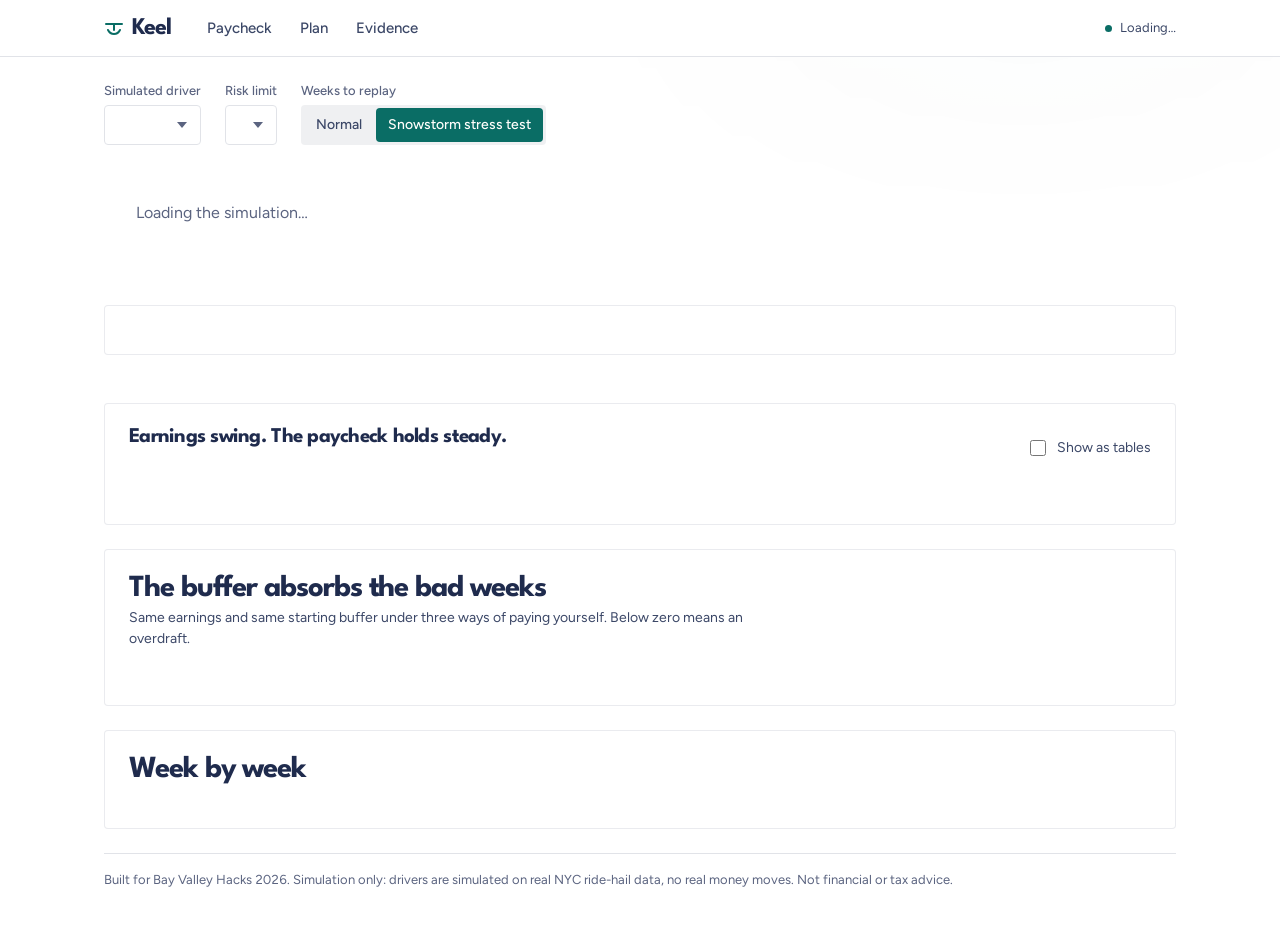
==== commit bad7e330: "feat: fintech redesign with shared motion and interaction layer Navy on white with League Spartan an" ====
--- a/app/index.html
+++ b/app/index.html
@@ -3,301 +3,275 @@
 <head>
 <meta charset="utf-8">
 <meta name="viewport" content="width=device-width, initial-scale=1, viewport-fit=cover">
-<title>Keel Research Demo</title>
-<meta name="description" content="Keel research and evaluation demo: simulated drivers on real NYC ride-hail data, Monte Carlo paycheck rule, and where Keel loses. No real money, not financial or tax advice.">
+<title>Keel: a steady paycheck from gig earnings (simulation)</title>
+<meta name="description" content="Keel turns uneven gig earnings into a steadier simulated weekly paycheck. Simulated drivers, no real money, not financial or tax advice.">
 <link rel="preconnect" href="https://fonts.googleapis.com">
 <link rel="preconnect" href="https://fonts.gstatic.com" crossorigin>
-<link href="https://fonts.googleapis.com/css2?family=Inter:wght@400..700&display=swap" rel="stylesheet">
-<link href="https://fonts.googleapis.com/css2?family=Material+Symbols+Outlined:opsz,wght,FILL,GRAD@20..48,100..700,0..1,-50..200&display=block" rel="stylesheet">
+<!-- Falls back to the system font if offline. -->
+<link href="https://fonts.googleapis.com/css2?family=League+Spartan:wght@600;700&family=Figtree:wght@400;500;600;700&display=swap" rel="stylesheet">
 <link rel="stylesheet" href="tokens.css">
 <link rel="stylesheet" href="keel.css">
-<link rel="stylesheet" href="ds.css">
-<link rel="stylesheet" href="site.css">
-<script src="theme.js"></script>
-<script src="signedin.js"></script>
+<link rel="stylesheet" href="fx.css">
 </head>
 <body>
+<div class="fx-progress" aria-hidden="true"></div>
 <a class="skip" href="#main">Skip to content</a>
-<p class="strip">Practice demo. No real money moves. Not financial or tax advice.</p>
-<header class="top"><div class="topin">
-  <a class="brand" href="../" aria-label="Keel home"><span class="logo"><svg viewBox="0 0 20 20" aria-hidden="true"><path d="M2 6h16M10 6v6M4 12c1.5 3 4 4 6 4s4.5-1 6-4" fill="none" stroke="currentColor" stroke-width="2" stroke-linecap="round"/></svg></span>Keel</a>
-  <nav class="links" aria-label="Main"><a href="../">Home</a><a href="my-pay.html">My pay</a></nav>
-  <div class="acts2"><a class="btn quiet small2 auth-out" href="my-pay.html">Log in</a><a class="btn primary small2 auth-out" href="my-pay.html#signup">Sign up</a><a class="btn quiet small2 auth-in" href="my-pay.html#settings"><span class="ms">person</span>My account</a></div>
-</div></header>
-<section class="phero" data-currents="dark" data-keel="0.93">
-  <div class="pheroin">
-    <span class="kicker"><span class="badge" id="badge"><span id="badgetext">Loading…</span></span></span>
-    <div class="pagehead">
-      <div class="t">
-        <h1>How we tested Keel</h1>
-        <p class="lede">This page is optional. It shows how Keel did for three example drivers whose pay comes from a year of real New York ride-share trips.</p>
-        <div class="meta"><span><span class="ms">block</span>No real money moves</span><span><span class="ms">insights</span>Not financial or tax advice</span></div>
-      </div>
-      <div class="acts">
-        
+
+<header class="masthead">
+  <div class="bar">
+    <a class="brand" href="#paycheck" aria-label="Keel, my paycheck">
+      <svg width="20" height="20" viewBox="0 0 20 20" aria-hidden="true"><path d="M2 6h16M10 6v6M4 12c1.5 3 4 4 6 4s4.5-1 6-4" fill="none" stroke="currentColor" stroke-width="2" stroke-linecap="round"/></svg>
+      Keel
+    </a>
+    <nav class="nav" aria-label="Main">
+      <a href="#paycheck" data-view="paycheck">Paycheck</a>
+      <a href="#plan" data-view="plan">Plan</a>
+      <a href="#evidence" data-view="evidence">Evidence</a>
+    </nav>
+    <span class="badge" id="badge"><span id="badgetext">Loading…</span></span>
+  </div>
+</header>
+
+<div class="wrap">
+  <section class="controls" aria-label="Simulation settings">
+    <label class="field" for="driver">Simulated driver
+      <select id="driver"></select>
+    </label>
+    <label class="field" for="risk" title="The chance of the buffer running out that you are willing to accept. Keel pays the most it can within it.">Risk limit
+      <select id="risk"></select>
+    </label>
+    <div class="field wide" role="group" aria-label="Weeks to replay">Weeks to replay
+      <div class="seg">
+        <button type="button" id="sc-normal" aria-pressed="false">Normal</button>
+        <button type="button" id="sc-storm" aria-pressed="true">Snowstorm stress test</button>
       </div>
     </div>
-
-    <section class="risecard controls" aria-label="Simulation settings">
-      <label class="field" for="driver"><span class="caps">Pick a driver</span>
-        <select id="driver"></select>
-      </label>
-      <div class="field wide" role="group" aria-label="Weeks to replay"><span class="caps">Which weeks?</span>
-        <div class="seg">
-          <button type="button" id="sc-normal" aria-pressed="false">Normal weeks</button>
-          <button type="button" id="sc-storm" aria-pressed="true"><span class="ms" style="font-size:16px;vertical-align:-3px">ac_unit</span>Snowstorm stress test</button>
+  </section>
+
+  <p class="note loaderr hidden" id="loaderr" role="alert"></p>
+
+  <main id="main">
+    <!-- 1. My paycheck -->
+    <section class="view" id="view-paycheck" aria-labelledby="paycheck-h">
+      <h1 class="sr-only" id="paycheck-h">My paycheck</h1>
+      <div id="hero" aria-live="polite"><p class="skeleton">Loading the simulation…</p></div>
+      <div id="payday" aria-live="polite"></div>
+      <section class="card headsup" id="headsup" aria-labelledby="hu-h" aria-live="polite"></section>
+      <section class="tiles" id="tiles" aria-label="How steady the paycheck was"></section>
+
+      <section class="card" data-fx aria-labelledby="c1-h">
+        <div class="cardtop">
+          <header>
+            <h2 id="c1-h">Earnings swing. The paycheck holds steady.</h2>
+            <p id="c1sub"></p>
+          </header>
+          <label class="check"><input type="checkbox" id="tableview"> Show as tables</label>
         </div>
-      </div>
-      <label class="field" for="risk" title="The chance of the buffer running out that you are willing to accept. Keel pays the most it can within it."><span class="caps">How careful?</span>
-        <select id="risk"></select>
-      </label>
-      <button type="button" class="btn primary" id="runreplay" style="margin-left:auto;align-self:end"><span class="ms">play_arrow</span>Play payday</button>
+        <div class="legend" id="c1legend"></div>
+        <div class="plot" id="c1"></div>
+        <div class="scroll hidden" id="c1table"></div>
+      </section>
+
+      <section class="card" data-fx aria-labelledby="c2-h">
+        <header>
+          <h2 id="c2-h">The buffer absorbs the bad weeks</h2>
+          <p>Same earnings and same starting buffer under three ways of paying yourself. Below zero means an overdraft.</p>
+        </header>
+        <div class="legend" id="c2legend"></div>
+        <div class="plot" id="c2"></div>
+        <div class="scroll hidden" id="c2table"></div>
+      </section>
+
+      <section class="card" data-fx aria-labelledby="wk-h">
+        <header><h2 id="wk-h">Week by week</h2><p id="wksub"></p></header>
+        <div class="scroll"><table id="weektable"></table></div>
+      </section>
     </section>
 
-    <nav class="tabs expert" aria-label="Research views" hidden>
-      <a href="#paycheck" data-view="paycheck"><span class="ms">show_chart</span>1. Paycheck</a>
-      <a href="#plan" data-view="plan"><span class="ms">compare_arrows</span>2. Compare</a>
-      <a href="#evidence" data-view="evidence"><span class="ms">gavel</span>3. Proof &amp; weak spots</a>
-    </nav>
-  </div>
-</section>
-
-<div class="content">
-    <section class="card pad simplecard">
-      <h2>The short version</h2>
-      <ol class="simple3">
-        <li><b>We made three example drivers</b> (full-time, part-time, weekends only). Their pay each hour comes from real New York ride-share trips in 2025, with real weather and holidays.</li>
-        <li><b>We paid them with Keel</b> and with two simple ways people often pay themselves: "last week's pay" and "the average of the last 4 weeks".</li>
-        <li><b>We compared.</b> Keel's paycheck swings much less, and the savings cushion runs out less often. Keel sometimes pays a little less on average. That's the cost of the cushion.</li>
-      </ol>
-      <p class="hint">Below: pick a driver and press <b>Play payday</b> to see one week at a time.</p>
-      <button type="button" class="linkbtn" id="expert-toggle" aria-expanded="false" style="justify-self:start">Show all the detailed numbers (for experts) ↓</button>
+    <!-- 2. Plan -->
+    <section class="view" id="view-plan" aria-labelledby="plan-h" hidden>
+      <div class="viewhead">
+        <h1 id="plan-h">Plan your paycheck</h1>
+        <p>Try a different paycheck, see what a bad stretch does, and check where each week's money went. Every number is read from runs that were already evaluated.</p>
+      </div>
+      <div class="split">
+        <nav class="toc" aria-label="Plan sections">
+          <button type="button" data-jump="opt-h">Choose a paycheck</button>
+          <button type="button" data-jump="st-h">Stress test</button>
+          <button type="button" data-jump="rec-h">Buffer recovery</button>
+          <button type="button" data-jump="bd-h">Where the money went</button>
+          <button type="button" data-jump="why-h">Why this paycheck?</button>
+          <button type="button" data-jump="whatif-h">Compare all settings</button>
+        </nav>
+        <div class="stack">
+          <section class="card" data-fx aria-labelledby="opt-h">
+            <header>
+              <h2 id="opt-h">Choose a paycheck</h2>
+              <p id="optsub"></p>
+            </header>
+            <label class="field inline" for="optweek">Week <select id="optweek"></select></label>
+            <fieldset id="optlist"><legend class="sr-only">Paycheck and risk options</legend></fieldset>
+            <div id="optdetail" aria-live="polite"></div>
+            <p class="note" id="optnote"></p>
+          </section>
+
+          <section class="card" data-fx aria-labelledby="st-h">
+            <header>
+              <h2 id="st-h">Stress test</h2>
+              <p id="stsub"></p>
+            </header>
+            <div class="seg" id="stseg" role="group" aria-label="Stress scenario"></div>
+            <div id="stbody" aria-live="polite"></div>
+            <div id="stcharts" class="stack">
+              <h3 class="relh3">Take-home pay and Keel paycheck</h3>
+              <div class="legend" id="stleg1"></div>
+              <div class="plot" id="stc1"></div>
+              <h3 class="relh3">Buffer under each way of paying</h3>
+              <div class="legend" id="stleg2"></div>
+              <div class="plot" id="stc2"></div>
+            </div>
+            <p class="note" id="stnote"></p>
+          </section>
+
+          <section class="card" data-fx aria-labelledby="rec-h">
+            <header>
+              <h2 id="rec-h">Buffer recovery</h2>
+              <p id="recsub"></p>
+            </header>
+            <div id="recbody" aria-live="polite"></div>
+            <h3 class="relh3">Buffer under each risk limit</h3>
+            <div class="legend" id="recleg"></div>
+            <div class="plot" id="recchart"></div>
+            <div class="scroll"><table id="rectable"></table></div>
+            <p class="note" id="recnote"></p>
+          </section>
+
+          <section class="card" data-fx aria-labelledby="bd-h">
+            <header>
+              <h2 id="bd-h">Where the money went</h2>
+              <p id="bdsub"></p>
+            </header>
+            <label class="field inline" for="bdweek">Week <select id="bdweek"></select></label>
+            <div id="bdbody" class="stack" aria-live="polite"></div>
+            <p class="note" id="bdnote"></p>
+          </section>
+
+          <section class="card" data-fx aria-labelledby="why-h" id="whycard">
+            <header>
+              <h2 id="why-h">Why this paycheck?</h2>
+              <p id="whysub"></p>
+            </header>
+            <div id="whybody" class="stack" aria-live="polite"></div>
+            <details class="whyhow">
+              <summary>How Keel sets a paycheck</summary>
+              <ol class="whysteps">
+                <li><b>Forecast a range.</b> Keel estimates a low and a high case for next week's take-home pay. The wider the range, the less sure it is.</li>
+                <li><b>Imagine many possible weeks.</b> It plays out hundreds of possible next few weeks inside that range.</li>
+                <li><b>Try paychecks from high to low.</b> It starts at a cap and steps down $5 at a time.</li>
+                <li><b>Stop at the first one within your limit.</b> It keeps the first paycheck where the chance of the buffer running dry stays within your limit.</li>
+              </ol>
+              <p class="note">More uncertainty (a wider range) or a smaller buffer means a lower paycheck. A bigger buffer or a looser limit means a higher one. Keel does not show which model inputs mattered most, because the results file does not record that.</p>
+            </details>
+            <h3 class="relh3">Decision log</h3>
+            <p class="note">Keel's reason for each week's paycheck. Pick a week to explain it above.</p>
+            <div class="scroll"><table id="log"></table></div>
+            <p class="note" id="whynote"></p>
+          </section>
+
+          <section class="card" data-fx aria-labelledby="whatif-h">
+            <header>
+              <h2 id="whatif-h">Compare all settings</h2>
+              <p id="whatifsub"></p>
+            </header>
+            <p class="note" id="whatifsum"></p>
+            <div class="scroll"><table id="whatif"></table></div>
+          </section>
+        </div>
+      </div>
     </section>
-    <p class="note loaderr hidden" id="loaderr" role="alert"></p>
-
-      <main id="main">
-        <!-- 1. My paycheck -->
-        <section class="view" id="view-paycheck" aria-labelledby="paycheck-h">
-          <h1 class="sr-only" id="paycheck-h">My paycheck</h1>
-          <div id="hero" aria-live="polite"><p class="skeleton">Loading the simulation…</p></div>
-          <div id="payday" aria-live="polite"></div>
-          <section class="card headsup" id="headsup" aria-labelledby="hu-h" aria-live="polite"></section>
-          <section class="tiles" id="tiles" aria-label="How steady the paycheck was"></section>
-
-          <section class="card" aria-labelledby="c1-h">
-            <div class="cardtop">
-              <header>
-                <h2 id="c1-h">Earnings swing. The paycheck holds steady.</h2>
-                <p id="c1sub"></p>
-              </header>
-              <label class="check"><input type="checkbox" id="tableview"> Show as tables</label>
-            </div>
-            <div class="legend" id="c1legend"></div>
-            <div class="plot" id="c1"></div>
-            <div class="scroll hidden" id="c1table"></div>
-          </section>
-
-          <section class="card" aria-labelledby="c2-h">
-            <header>
-              <h2 id="c2-h">The buffer absorbs the bad weeks</h2>
-              <p>Same earnings and same starting buffer under three ways of paying yourself. Below zero means an overdraft.</p>
-            </header>
-            <div class="legend" id="c2legend"></div>
-            <div class="plot" id="c2"></div>
-            <div class="scroll hidden" id="c2table"></div>
-          </section>
-
-          <section class="card" aria-labelledby="wk-h">
-            <header><h2 id="wk-h">Week by week</h2><p id="wksub"></p></header>
-            <div class="scroll"><table id="weektable"></table></div>
-          </section>
-        </section>
-
-        <!-- 2. Plan -->
-        <section class="view" id="view-plan" aria-labelledby="plan-h" hidden>
-          <div class="viewhead">
-            <h1 id="plan-h">Plan your paycheck</h1>
-            <p>Try a different paycheck, see what a bad stretch does, and check where each week's money went. Every number is read from runs that were already evaluated.</p>
-          </div>
-          <div class="split">
-            <nav class="toc" aria-label="Plan sections">
-              <button type="button" data-jump="opt-h">Choose a paycheck</button>
-              <button type="button" data-jump="st-h">Stress test</button>
-              <button type="button" data-jump="rec-h">Buffer recovery</button>
-              <button type="button" data-jump="bd-h">Where the money went</button>
-              <button type="button" data-jump="why-h">Why this paycheck?</button>
-              <button type="button" data-jump="whatif-h">Compare all settings</button>
-            </nav>
-            <div class="stack">
-              <section class="card" aria-labelledby="opt-h">
-                <header>
-                  <h2 id="opt-h">Choose a paycheck</h2>
-                  <p id="optsub"></p>
-                </header>
-                <label class="field inline" for="optweek">Week <select id="optweek"></select></label>
-                <fieldset id="optlist"><legend class="sr-only">Paycheck and risk options</legend></fieldset>
-                <div id="optdetail" aria-live="polite"></div>
-                <p class="note" id="optnote"></p>
-              </section>
-
-              <section class="card" aria-labelledby="st-h">
-                <header>
-                  <h2 id="st-h">Stress test</h2>
-                  <p id="stsub"></p>
-                </header>
-                <div class="seg" id="stseg" role="group" aria-label="Stress scenario"></div>
-                <div id="stbody" aria-live="polite"></div>
-                <div id="stcharts" class="stack">
-                  <h3 class="relh3">Take-home pay and Keel paycheck</h3>
-                  <div class="legend" id="stleg1"></div>
-                  <div class="plot" id="stc1"></div>
-                  <h3 class="relh3">Buffer under each way of paying</h3>
-                  <div class="legend" id="stleg2"></div>
-                  <div class="plot" id="stc2"></div>
-                </div>
-                <p class="note" id="stnote"></p>
-              </section>
-
-              <section class="card" aria-labelledby="rec-h">
-                <header>
-                  <h2 id="rec-h">Buffer recovery</h2>
-                  <p id="recsub"></p>
-                </header>
-                <div id="recbody" aria-live="polite"></div>
-                <h3 class="relh3">Buffer under each risk limit</h3>
-                <div class="legend" id="recleg"></div>
-                <div class="plot" id="recchart"></div>
-                <div class="scroll"><table id="rectable"></table></div>
-                <p class="note" id="recnote"></p>
-              </section>
-
-              <section class="card" aria-labelledby="bd-h">
-                <header>
-                  <h2 id="bd-h">Where the money went</h2>
-                  <p id="bdsub"></p>
-                </header>
-                <label class="field inline" for="bdweek">Week <select id="bdweek"></select></label>
-                <div id="bdbody" class="stack" aria-live="polite"></div>
-                <p class="note" id="bdnote"></p>
-              </section>
-
-              <section class="card" aria-labelledby="why-h" id="whycard">
-                <header>
-                  <h2 id="why-h">Why this paycheck?</h2>
-                  <p id="whysub"></p>
-                </header>
-                <div id="whybody" class="stack" aria-live="polite"></div>
-                <details class="whyhow">
-                  <summary>How Keel sets a paycheck</summary>
-                  <ol class="whysteps">
-                    <li><b>Forecast a range.</b> Keel estimates a low and a high case for next week's take-home pay. The wider the range, the less sure it is.</li>
-                    <li><b>Imagine many possible weeks.</b> It plays out hundreds of possible next few weeks inside that range.</li>
-                    <li><b>Try paychecks from high to low.</b> It starts at a cap and steps down $5 at a time.</li>
-                    <li><b>Stop at the first one within your limit.</b> It keeps the first paycheck where the chance of the buffer running dry stays within your limit.</li>
-                  </ol>
-                  <p class="note">More uncertainty (a wider range) or a smaller buffer means a lower paycheck. A bigger buffer or a looser limit means a higher one. Keel does not show which model inputs mattered most, because the results file does not record that.</p>
-                </details>
-                <h3 class="relh3">Decision log</h3>
-                <p class="note">Keel's reason for each week's paycheck. Pick a week to explain it above.</p>
-                <div class="scroll"><table id="log"></table></div>
-                <p class="note" id="whynote"></p>
-              </section>
-
-              <section class="card" aria-labelledby="whatif-h">
-                <header>
-                  <h2 id="whatif-h">Compare all settings</h2>
-                  <p id="whatifsub"></p>
-                </header>
-                <p class="note" id="whatifsum"></p>
-                <div class="scroll"><table id="whatif"></table></div>
-              </section>
-            </div>
-          </div>
-        </section>
-
-        <!-- 3. Evidence -->
-        <section class="view" id="view-evidence" aria-labelledby="evidence-h" hidden>
-          <div class="viewhead">
-            <h1 id="evidence-h">The evidence</h1>
-            <p>How well the forecasts held up, how Keel compares with simpler rules, and where it loses. For readers who want to check the work.</p>
-          </div>
-          <div class="split">
-            <nav class="toc" aria-label="Evidence sections">
-              <button type="button" data-jump="how-h">How it works</button>
-              <button type="button" data-jump="score-h">Scorecard</button>
-              <button type="button" data-jump="rel-h">Forecast reliability</button>
-              <button type="button" data-jump="bm-h">Benchmark</button>
-              <button type="button" data-jump="lose-h">Where Keel loses</button>
-              <button type="button" data-jump="checks-h">Safety checks</button>
-            </nav>
-            <div class="stack">
-              <section class="card" aria-labelledby="how-h">
-                <header><h2 id="how-h">How it works</h2><p>Four steps run every week for each simulated driver.</p></header>
-                <ol class="steps">
-                  <li><b>Hold</b><span>Gig payouts land in a buffer, not straight in checking. A share is set aside for tax.</span></li>
-                  <li><b>Forecast</b><span>LightGBM predicts a low, middle and high case for next week’s take-home pay.</span></li>
-                  <li><b>Calibrate</b><span>Conformal prediction adjusts the low case so it is right as often as it claims.</span></li>
-                  <li><b>Pay</b><span>A Monte Carlo test picks the highest salary that keeps the chance of an empty buffer under your limit.</span></li>
-                </ol>
-              </section>
-
-              <section class="card" aria-labelledby="score-h">
-                <header>
-                  <h2 id="score-h">Scorecard</h2>
-                  <p>The three questions we wrote down before the real run, answered from the results file for the driver and settings selected above.</p>
-                </header>
-                <div class="scroll"><table id="score"></table></div>
-                <p class="note" id="loses"></p>
-              </section>
-
-              <section class="card" aria-labelledby="rel-h">
-                <header>
-                  <h2 id="rel-h">Forecast reliability</h2>
-                  <p id="relsub"></p>
-                </header>
-                <p class="note" id="relexplain"></p>
-                <div id="calib" class="stack"></div>
-                <h3 class="relh3">Forecast range against what was earned</h3>
-                <div class="legend" id="rellegend"></div>
-                <div class="plot" id="relchart"></div>
-                <div class="scroll"><table id="relstats"></table></div>
-                <h3 class="relh3">Largest misses</h3>
-                <div class="scroll"><table id="relworst"></table></div>
-                <p class="note" id="relnote"></p>
-              </section>
-
-              <section class="card" aria-labelledby="bm-h">
-                <header>
-                  <h2 id="bm-h">Benchmark: Keel against simple pay rules</h2>
-                  <p id="bmsub"></p>
-                </header>
-                <div class="scroll"><table id="bmtable"></table></div>
-                <div class="legend" id="bmleg"></div>
-                <div class="bmgrid" id="bmbars"></div>
-                <h3 class="relh3">Across every run in the file</h3>
-                <ul class="plain" id="bmtally"></ul>
-                <h3 class="relh3">Model ablation (separate from the policy benchmark)</h3>
-                <p class="note" id="bmabl"></p>
-                <p class="note" id="bmnote"></p>
-              </section>
-
-              <section class="card" aria-labelledby="lose-h">
-                <header><h2 id="lose-h">Where Keel loses</h2><p>Across every driver, scenario and limit in the results file, not only the one selected above.</p></header>
-                <ul class="plain" id="losslist"></ul>
-              </section>
-
-              <section class="card" aria-labelledby="checks-h">
-                <header><h2 id="checks-h">Safety checks</h2><p>Plain arithmetic that must hold every week, whatever the model says.</p></header>
-                <div class="scroll"><table id="checks"></table></div>
-              </section>
-            </div>
-          </div>
-        </section>
-      </main>
-
+
+    <!-- 3. Evidence -->
+    <section class="view" id="view-evidence" aria-labelledby="evidence-h" hidden>
+      <div class="viewhead">
+        <h1 id="evidence-h">The evidence</h1>
+        <p>How well the forecasts held up, how Keel compares with simpler rules, and where it loses. For readers who want to check the work.</p>
+      </div>
+      <div class="split">
+        <nav class="toc" aria-label="Evidence sections">
+          <button type="button" data-jump="how-h">How it works</button>
+          <button type="button" data-jump="score-h">Scorecard</button>
+          <button type="button" data-jump="rel-h">Forecast reliability</button>
+          <button type="button" data-jump="bm-h">Benchmark</button>
+          <button type="button" data-jump="lose-h">Where Keel loses</button>
+          <button type="button" data-jump="checks-h">Safety checks</button>
+        </nav>
+        <div class="stack">
+          <section class="card" data-fx aria-labelledby="how-h">
+            <header><h2 id="how-h">How it works</h2><p>Four steps run every week for each simulated driver.</p></header>
+            <ol class="steps">
+              <li><b>Hold</b><span>Gig payouts land in a buffer, not straight in checking. A share is set aside for tax.</span></li>
+              <li><b>Forecast</b><span>LightGBM predicts a low, middle and high case for next week’s take-home pay.</span></li>
+              <li><b>Calibrate</b><span>Conformal prediction adjusts the low case so it is right as often as it claims.</span></li>
+              <li><b>Pay</b><span>A Monte Carlo test picks the highest salary that keeps the chance of an empty buffer under your limit.</span></li>
+            </ol>
+          </section>
+
+          <section class="card" data-fx aria-labelledby="score-h">
+            <header>
+              <h2 id="score-h">Scorecard</h2>
+              <p>The three questions we wrote down before the real run, answered from the results file for the driver and settings selected above.</p>
+            </header>
+            <div class="scroll"><table id="score"></table></div>
+            <p class="note" id="loses"></p>
+          </section>
+
+          <section class="card" data-fx aria-labelledby="rel-h">
+            <header>
+              <h2 id="rel-h">Forecast reliability</h2>
+              <p id="relsub"></p>
+            </header>
+            <p class="note" id="relexplain"></p>
+            <div id="calib" class="stack"></div>
+            <h3 class="relh3">Forecast range against what was earned</h3>
+            <div class="legend" id="rellegend"></div>
+            <div class="plot" id="relchart"></div>
+            <div class="scroll"><table id="relstats"></table></div>
+            <h3 class="relh3">Largest misses</h3>
+            <div class="scroll"><table id="relworst"></table></div>
+            <p class="note" id="relnote"></p>
+          </section>
+
+          <section class="card" data-fx aria-labelledby="bm-h">
+            <header>
+              <h2 id="bm-h">Benchmark: Keel against simple pay rules</h2>
+              <p id="bmsub"></p>
+            </header>
+            <div class="scroll"><table id="bmtable"></table></div>
+            <div class="legend" id="bmleg"></div>
+            <div class="bmgrid" id="bmbars"></div>
+            <h3 class="relh3">Across every run in the file</h3>
+            <ul class="plain" id="bmtally"></ul>
+            <h3 class="relh3">Model ablation (separate from the policy benchmark)</h3>
+            <p class="note" id="bmabl"></p>
+            <p class="note" id="bmnote"></p>
+          </section>
+
+          <section class="card" data-fx aria-labelledby="lose-h">
+            <header><h2 id="lose-h">Where Keel loses</h2><p>Across every driver, scenario and limit in the results file, not only the one selected above.</p></header>
+            <ul class="plain" id="losslist"></ul>
+          </section>
+
+          <section class="card" data-fx aria-labelledby="checks-h">
+            <header><h2 id="checks-h">Safety checks</h2><p>Plain arithmetic that must hold every week, whatever the model says.</p></header>
+            <div class="scroll"><table id="checks"></table></div>
+          </section>
+        </div>
+      </div>
+    </section>
+  </main>
+
+  <footer>Built for Bay Valley Hacks 2026. Simulation only: drivers are simulated on real NYC ride-hail data, no real money moves. Not financial or tax advice.</footer>
 </div>
-<footer class="foot"><div class="footin"><a class="brand" href="../"><span class="logo"><svg viewBox="0 0 20 20" aria-hidden="true"><path d="M2 6h16M10 6v6M4 12c1.5 3 4 4 6 4s4.5-1 6-4" fill="none" stroke="currentColor" stroke-width="2" stroke-linecap="round"/></svg></span>Keel</a><p>Built for Bay Valley Hacks 2026. Simulation only: drivers are simulated on real NYC ride-hail data and no real money moves. Keel does not promise income. Not financial or tax advice.</p><nav aria-label="Footer"><a href="../#how">Methodology</a><a href="index.html#evidence">Evidence</a><a href="my-pay.html">My pay</a></nav></div></footer>
-<div class="toast" id="toast" role="status" aria-live="polite"></div>
 
 <script src="data.js"></script>
 <script src="benchmark.js"></script>
@@ -306,27 +280,6 @@
 <script src="charts.js"></script>
 <script src="ui.js"></script>
 <script src="motion.js"></script>
-<script src="bg.js"></script>
-<script>
-// Detailed research is optional: the extra tabs and cards show only when someone asks for them.
-(function () {
-  var b = document.getElementById("expert-toggle");
-  function set(on) {
-    document.documentElement.classList.toggle("expert-on", on);
-    document.querySelector(".tabs.expert").hidden = !on;
-    b.setAttribute("aria-expanded", String(on));
-    b.textContent = on ? "Hide the detailed numbers ↑" : "Show all the detailed numbers (for experts) ↓";
-    if (!on && location.hash && location.hash !== "#paycheck") showView("paycheck");
-  }
-  b.addEventListener("click", function () { set(!document.documentElement.classList.contains("expert-on")); });
-  if (/#(plan|evidence)/.test(location.hash)) set(true);
-})();
-// "Run simulated payday" in the control bar: opens the Paycheck view and presses the same button as the hero card.
-document.getElementById("runreplay").addEventListener("click", function () {
-  if (location.hash.slice(1) !== "paycheck") showView("paycheck");
-  var b = document.getElementById("runpay");
-  if (b) { b.click(); document.getElementById("hero").scrollIntoView({ block: "center", behavior: "smooth" }); }
-});
-</script>
+<script src="fx.js"></script>
 </body>
 </html>
--- a/app/tokens.css
+++ b/app/tokens.css
@@ -46,4 +46,19 @@
   --avg4: #e8ab72; --last: #acbdeb; --crit: #ff8d8f; --warn: #efc181; --good-text: #70dcc8;
   --shadow: 0 1px 2px rgba(0, 0, 0, .3), 0 8px 24px -12px rgba(0, 0, 0, .6);
 }
-:root { --display: var(--font); }
+:root { --display: "Instrument Serif", Georgia, "Times New Roman", serif; }
+
+/* Fintech pass: navy on white, Figtree for text and figures, League Spartan for display. The teal stays the
+   Keel brand colour and always means "the Keel paycheck". Dark-mode blocks above still win (higher specificity). */
+:root {
+  --bg: #ffffff; --surface: #ffffff; --surface-2: #f3f4f6; --ink: #1f2b4d; --ink2: #3b4767; --muted: #5b6480;
+  --grid: #e7e8ec; --axis: #8a91a6; --border: #e1e3e8; --keel-soft: #e2f4ee;
+  --navy: #0b1533; --navy-2: #111d42; --navy-3: #1b2a57; --navy-line: rgba(220, 228, 255, .14);
+  --on-navy: #ffffff; --on-navy-2: #c8d0e6; --on-navy-3: #a4aecb;
+  --field-dark: #05070a; --field-warm: #e3e1dc;
+  --font: "Figtree", system-ui, -apple-system, "Segoe UI", sans-serif;
+  --display: "League Spartan", "Figtree", system-ui, sans-serif;
+  --radius: 4px;
+  --ease-out: cubic-bezier(.16, 1, .3, 1);
+}
+body { font-variant-numeric: tabular-nums; }
--- a/app/keel.css
+++ b/app/keel.css
@@ -323,3 +323,121 @@
 }
 @keyframes drawLine { to { stroke-dashoffset: 0; } }
 
+/* ---- Homepage language across Paycheck, Plan and Evidence ----
+   Studio paper behind, the product on a navy stage, teal as the only accent. Panels re-scope the tokens,
+   so everything inside them (numbers, links, buttons, status) switches to the night palette with no JS. */
+:root:not([data-theme="dark"]) body { background: #f2f0eb; }
+@media (prefers-color-scheme: dark) { :root:not([data-theme="light"]) body { background: var(--bg); } }
+.night-scope, .hero, .viewhead {
+  --surface: var(--navy-2); --surface-2: var(--navy-3); --ink: var(--on-navy); --ink2: var(--on-navy-2); --muted: var(--on-navy-3);
+  --border: var(--navy-line); --grid: var(--navy-line); --axis: #6f8797; --keel: var(--teal); --on-keel: var(--on-teal);
+  --keel-soft: #173e3c; --good-text: var(--teal); --warn: #efc181; --crit: #ff8d8f;
+  color: var(--ink);
+}
+.hero { position: relative; isolation: isolate; border-radius: 18px; border-color: var(--navy-line);
+  box-shadow: 0 1px 0 rgba(255,255,255,.06) inset, 0 50px 100px -40px rgba(12, 28, 45, .55); }
+.hero::before { content: ""; position: absolute; inset: 0; z-index: -1; pointer-events: none;
+  background: radial-gradient(70% 90% at 0% 0%, color-mix(in srgb, var(--teal) 14%, transparent), transparent 60%); }
+.hero .facts3 { background: rgba(255,255,255,.025); }
+.hero .pay .figure { background: linear-gradient(180deg, #fff 30%, #b9e9dc); -webkit-background-clip: text; background-clip: text; color: transparent; }
+.hero .pay .figure.counting { color: transparent; }
+.hero .btn.primary { background: var(--teal); color: var(--on-teal); }
+
+/* View headers: a navy banner with the homepage wave drifting behind the title. */
+.viewhead { position: relative; overflow: hidden; isolation: isolate; background: var(--navy); border-radius: 18px; padding: clamp(28px, 5vw, 56px) clamp(22px, 4vw, 48px); gap: 10px;
+  box-shadow: 0 40px 80px -48px rgba(12, 28, 45, .6); }
+.viewhead::before { content: ""; position: absolute; inset: -10% -20% -10% 35%; z-index: -1; pointer-events: none;
+  background: url(media/hero-wave.webp) 55% 50% / cover no-repeat; opacity: .9; filter: saturate(1.25) contrast(1.15);
+  -webkit-mask-image: radial-gradient(ellipse 48% 42% at 58% 52%, #000 25%, transparent 72%); mask-image: radial-gradient(ellipse 48% 42% at 58% 52%, #000 25%, transparent 72%); }
+.viewhead::after { content: ""; position: absolute; inset: 0; z-index: -1; pointer-events: none; background: linear-gradient(90deg, var(--navy) 30%, transparent 75%); }
+.viewhead h1 { font-size: clamp(32px, 4.6vw, 52px); letter-spacing: -.045em; line-height: 1.04; max-width: 14ch; }
+.viewhead p { color: var(--on-navy-2); max-width: 52ch; font-size: 17px; }
+
+/* Controls on paper: navy pills like the homepage switches. */
+.seg { background: color-mix(in srgb, var(--ink) 7%, transparent); border-radius: 9px; }
+.seg button { border-radius: 6px; transition: background .2s var(--ease-out), color .2s var(--ease-out), transform .12s var(--ease); }
+.seg button:active:not(:disabled) { transform: scale(.96); }
+.seg button[aria-pressed="true"] { background: var(--navy); color: var(--on-navy); box-shadow: 0 6px 16px -8px rgba(12, 28, 45, .6); }
+select { border-color: var(--border); border-radius: 9px; box-shadow: 0 1px 2px rgba(21, 39, 59, .05); }
+
+/* Cards: softer, deeper, and they lift toward the pointer. */
+.card, .receipt { border-radius: 16px; border-color: color-mix(in srgb, var(--border) 70%, transparent);
+  box-shadow: 0 1px 2px rgba(21, 39, 59, .04), 0 24px 48px -32px rgba(21, 39, 59, .22); }
+.card { transition: border-color .25s var(--ease), box-shadow .4s var(--ease-out), transform .4s var(--ease-out); }
+.card:hover { transform: translateY(-2px); box-shadow: 0 1px 2px rgba(21, 39, 59, .05), 0 34px 60px -34px rgba(21, 39, 59, .32); }
+.card > header h2 { font-size: 23px; letter-spacing: -.03em; }
+.tiles { border: 0; gap: 12px; }
+.tile, .tile + .tile { background: var(--surface); border: 1px solid color-mix(in srgb, var(--border) 70%, transparent); border-radius: 14px; padding: var(--s5); transition: transform .35s var(--ease-out), box-shadow .35s var(--ease-out); }
+.tile:hover { transform: translateY(-2px); box-shadow: 0 24px 40px -30px rgba(21, 39, 59, .35); }
+.tile .value { font-size: 32px; letter-spacing: -.035em; }
+.toc button { border-radius: 0 8px 8px 0; transition: color .2s var(--ease), border-color .2s var(--ease), background .2s var(--ease), padding .25s var(--ease-out); }
+.toc button:hover { background: color-mix(in srgb, var(--keel) 7%, transparent); padding-left: 18px; }
+.masthead { background: color-mix(in srgb, #f2f0eb 85%, transparent); }
+.nav a::after { transition: transform .35s var(--ease-out); }
+.nav a:not([aria-current="page"])::after { content: ""; position: absolute; left: var(--s3); right: var(--s3); bottom: -1px; height: 2px; background: var(--ink2); border-radius: 2px; transform: scaleX(0); }
+.nav a:hover::after { transform: scaleX(1); }
+
+/* Entering a view: the banner title rises out of a mask, then the sections cascade in. */
+@media (prefers-reduced-motion: no-preference) {
+  .motion .view:not([hidden]) .viewhead h1 { animation: titleIn 1s var(--ease-out) both; }
+  .motion .view:not([hidden]) .viewhead p { animation: rise .8s var(--ease-out) .18s both; }
+  .motion .view:not([hidden]) .viewhead::before { animation: drift 18s ease-in-out infinite alternate, fade 1.4s ease both; }
+  .motion .view:not([hidden]) > :nth-child(2) { animation: rise .7s var(--ease-out) .1s both; }
+  .motion .view:not([hidden]) > :nth-child(3) { animation: rise .7s var(--ease-out) .18s both; }
+  .motion .view:not([hidden]) > :nth-child(4) { animation: rise .7s var(--ease-out) .26s both; }
+  .motion .tiles .tile:nth-child(2) { transition-delay: 0s; }
+}
+@keyframes titleIn { from { opacity: 0; transform: translateY(.5em); clip-path: inset(0 0 100% 0); filter: blur(6px); } to { clip-path: inset(0 0 -20% 0); } }
+@keyframes drift { from { transform: translate3d(0, 0, 0) scale(1); } to { transform: translate3d(-4%, 2%, 0) scale(1.06); } }
+@media (max-width: 640px) {
+  .viewhead::before { inset: 30% -40% -20% 10%; opacity: .7; }
+  .viewhead::after { background: linear-gradient(180deg, var(--navy) 35%, transparent 110%); }
+  .tiles { gap: 10px; }
+  .tile, .tile + .tile { padding: var(--s4); border-top: 1px solid color-mix(in srgb, var(--border) 70%, transparent); }
+}
+
+/* Editorial pass */
+.viewhead h1 { font-family: var(--display); font-weight: 400; letter-spacing: -.015em; font-size: clamp(44px, 6vw, 76px); line-height: .95; }
+.card > header h2 { font-family: var(--display); font-weight: 400; font-size: 30px; letter-spacing: -.005em; }
+.hero .pay .figure { background: none; color: var(--on-navy); }
+.hero .pay .figure.counting { color: var(--teal); }
+.card:hover, .tile:hover { transform: none; }
+/* Photography in the banners (AI-generated illustrative stills, Higgsfield). */
+.viewhead::before { inset: 0; background-position: 75% 50%; background-size: cover; opacity: 1; filter: none; -webkit-mask-image: none; mask-image: none; }
+#view-plan .viewhead::before { background-image: url(media/photo-plan.webp); }
+#view-evidence .viewhead::before { background-image: url(media/photo-storm.webp); }
+.viewhead::after { background: linear-gradient(90deg, var(--navy) 22%, color-mix(in srgb, var(--navy) 40%, transparent) 60%, transparent); }
+.viewhead { min-height: 300px; align-content: end; }
+@media (max-width: 640px) { .viewhead::before { inset: 0; opacity: .5; } .viewhead::after { background: linear-gradient(180deg, color-mix(in srgb, var(--navy) 50%, transparent), var(--navy) 85%); } }
+
+/* ---- Fintech pass ----
+   White ground and navy ink (dark mode keeps its own tokens), League Spartan headings, Figtree text with tabular
+   figures, one 4px corner everywhere, no resting shadows or glows. The masthead takes the page tokens so it is
+   readable in both themes. */
+:root:not([data-theme="dark"]) body { background: var(--bg); }
+.masthead { background: var(--bg); backdrop-filter: none; border-bottom: 1px solid var(--border); }
+.brand { font-family: var(--display); font-weight: 700; letter-spacing: -.04em; font-size: 24px; }
+h1, h2, .viewhead h1, .card > header h2 { font-family: var(--display); font-weight: 700; letter-spacing: -.035em; line-height: .95; }
+.viewhead h1 { font-size: clamp(44px, 6vw, 80px); }
+.card > header h2 { font-size: clamp(26px, 2.4vw, 34px); }
+.hero, .viewhead, .card, .receipt, .tile, .tile + .tile, select, .seg, .seg button, .btn, button, input { border-radius: var(--radius); }
+.hero, .viewhead, .card, .receipt, .seg button[aria-pressed="true"], select { box-shadow: none; }
+.hero::before { content: none; }
+.card { transition: border-color .25s var(--ease), transform .5s var(--ease-out); }
+.card:hover { border-color: color-mix(in srgb, var(--keel) 45%, var(--border)); box-shadow: none; }
+.tile:hover { box-shadow: none; background: var(--surface-2); }
+.pay .figure, .tile .value { font-family: var(--display); font-weight: 700; letter-spacing: -.045em; }
+.pay .figure { font-size: clamp(64px, 10vw, 112px); }
+.tile .value { font-size: clamp(32px, 3vw, 44px); }
+.seg button[aria-pressed="true"] { background: var(--keel); color: var(--on-keel); }
+.btn.primary:hover { box-shadow: none; }
+.nav a[aria-current="page"]::after, .nav a:not([aria-current="page"])::after { border-radius: 0; height: 3px; background: var(--keel); }
+.paid .pay .figure { color: var(--teal); }
+@media (prefers-color-scheme: dark) { :root:not([data-theme="light"]) .masthead { background: var(--bg); } }
+/* Chevron as a mask, so it follows the text colour in both themes. */
+select { background-image: none; }
+.field:has(select) { position: relative; }
+.field:has(select)::after { content: ""; position: absolute; right: 14px; bottom: 17px; width: 10px; height: 6px; background: var(--muted); pointer-events: none;
+  -webkit-mask: url("data:image/svg+xml,%3Csvg xmlns='http://www.w3.org/2000/svg' viewBox='0 0 10 6'%3E%3Cpath d='M0 0l5 6 5-6z'/%3E%3C/svg%3E") no-repeat center / contain;
+  mask: url("data:image/svg+xml,%3Csvg xmlns='http://www.w3.org/2000/svg' viewBox='0 0 10 6'%3E%3Cpath d='M0 0l5 6 5-6z'/%3E%3C/svg%3E") no-repeat center / contain; }
+.pay .figure { font-size: clamp(56px, 8vw, 88px); }
--- a/app/fx.css
+++ b/app/fx.css
@@ -0,0 +1,38 @@
+/* Keel interaction layer (pairs with fx.js). Transform and opacity only. html.fx is set only when script runs and
+   reduced motion is off, so without it everything is visible and still. */
+:root { --fx-ease: cubic-bezier(.16, 1, .3, 1); }
+
+.fx-progress { position: fixed; inset: 0 0 auto; height: 3px; z-index: 50; background: var(--keel); transform: scaleX(0); transform-origin: left; pointer-events: none; }
+
+/* Staggered entrances */
+.fx [data-fx] .fx-item { opacity: 0; transform: translateY(24px); transition: opacity .8s var(--fx-ease), transform .8s var(--fx-ease); transition-delay: var(--fx-d, 0ms); }
+.fx [data-fx].fx-in .fx-item { opacity: 1; transform: none; }
+
+/* Shutter: the picture opens from its left edge while the image inside settles from 1.12 to rest. */
+.fx [data-shutter] { clip-path: inset(0 100% 0 0); transition: clip-path 1.1s var(--fx-ease); }
+.fx [data-shutter] > :is(img, video) { transform: scale(1.12); transition: transform 1.6s var(--fx-ease); }
+.fx [data-shutter].shut-open { clip-path: inset(0 0 0 0); }
+.fx [data-shutter].shut-open > :is(img, video) { transform: none; }
+
+/* Panels lean toward the pointer */
+[data-tilt] { transform: perspective(1200px) rotateX(var(--rx, 0deg)) rotateY(var(--ry, 0deg)); transition: transform .5s var(--fx-ease); transform-style: preserve-3d; }
+
+/* Controls: follow the pointer a little, press down on click */
+.fx :is([data-magnet], .btn, button.primary) { translate: var(--mx, 0px) var(--my, 0px); transition-property: translate, transform, background-color, color, border-color; transition-duration: .35s; transition-timing-function: var(--fx-ease); }
+:is(button, .btn, a.btn):active { transform: scale(.97); }
+
+/* Ticker strip */
+.ticker { display: flex; overflow: hidden; }
+.ticker-track { display: flex; flex: none; gap: 48px; padding-right: 48px; margin: 0; list-style: none; }
+.fx .ticker.looping > .ticker-track { animation: fxTicker 48s linear infinite; }
+.ticker:hover > .ticker-track, .ticker:focus-within > .ticker-track { animation-play-state: paused; }
+@keyframes fxTicker { to { transform: translateX(-100%); } }
+
+/* A slow drift on one photograph per page */
+.fx .fx-drift { animation: fxDrift 24s ease-in-out infinite alternate; }
+@keyframes fxDrift { from { transform: scale(1.04) translate(0, 0); } to { transform: scale(1.1) translate(-1.5%, -1%); } }
+
+@media (prefers-reduced-motion: reduce) {
+  [data-tilt], .fx-drift { transform: none !important; animation: none !important; }
+  .ticker { overflow-x: auto; }
+}
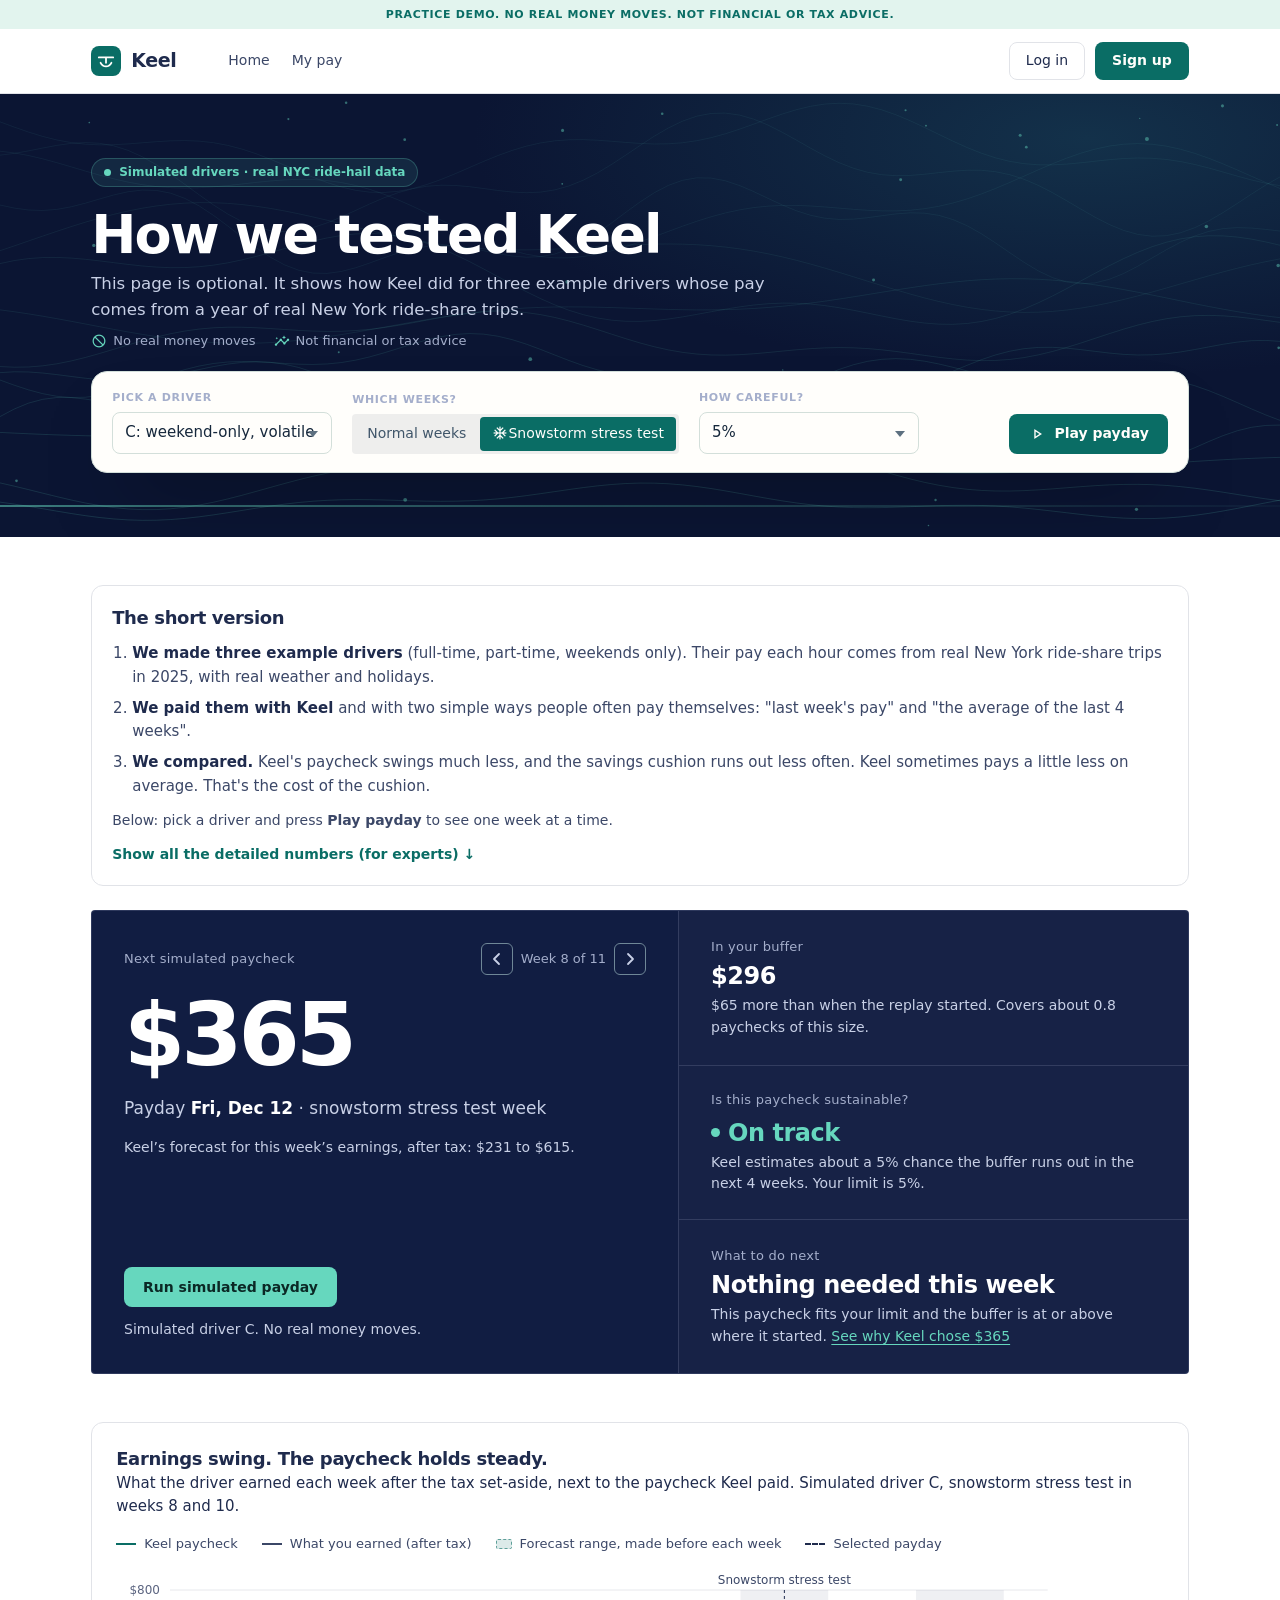
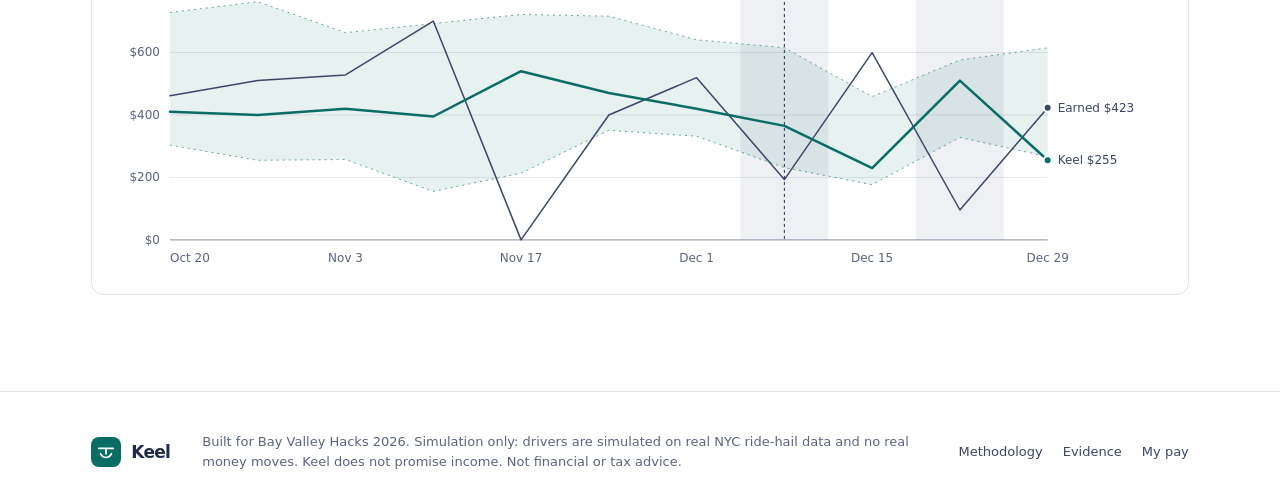
==== commit 654f88da: "feat: interactive homepage sections and shared motion layer Homepage: a week-by-week tape under the " ====
--- a/app/index.html
+++ b/app/index.html
@@ -3,275 +3,303 @@
 <head>
 <meta charset="utf-8">
 <meta name="viewport" content="width=device-width, initial-scale=1, viewport-fit=cover">
-<title>Keel: a steady paycheck from gig earnings (simulation)</title>
-<meta name="description" content="Keel turns uneven gig earnings into a steadier simulated weekly paycheck. Simulated drivers, no real money, not financial or tax advice.">
+<title>Keel Research Demo</title>
+<meta name="description" content="Keel research and evaluation demo: simulated drivers on real NYC ride-hail data, Monte Carlo paycheck rule, and where Keel loses. No real money, not financial or tax advice.">
 <link rel="preconnect" href="https://fonts.googleapis.com">
 <link rel="preconnect" href="https://fonts.gstatic.com" crossorigin>
-<!-- Falls back to the system font if offline. -->
-<link href="https://fonts.googleapis.com/css2?family=League+Spartan:wght@600;700&family=Figtree:wght@400;500;600;700&display=swap" rel="stylesheet">
+<link href="https://fonts.googleapis.com/css2?family=Inter:wght@400..700&display=swap" rel="stylesheet">
+<link href="https://fonts.googleapis.com/css2?family=Material+Symbols+Outlined:opsz,wght,FILL,GRAD@20..48,100..700,0..1,-50..200&display=block" rel="stylesheet">
 <link rel="stylesheet" href="tokens.css">
 <link rel="stylesheet" href="keel.css">
+<link rel="stylesheet" href="ds.css">
+<link rel="stylesheet" href="site.css">
 <link rel="stylesheet" href="fx.css">
+<script src="theme.js"></script>
+<script src="signedin.js"></script>
 </head>
 <body>
 <div class="fx-progress" aria-hidden="true"></div>
 <a class="skip" href="#main">Skip to content</a>
-
-<header class="masthead">
-  <div class="bar">
-    <a class="brand" href="#paycheck" aria-label="Keel, my paycheck">
-      <svg width="20" height="20" viewBox="0 0 20 20" aria-hidden="true"><path d="M2 6h16M10 6v6M4 12c1.5 3 4 4 6 4s4.5-1 6-4" fill="none" stroke="currentColor" stroke-width="2" stroke-linecap="round"/></svg>
-      Keel
-    </a>
-    <nav class="nav" aria-label="Main">
-      <a href="#paycheck" data-view="paycheck">Paycheck</a>
-      <a href="#plan" data-view="plan">Plan</a>
-      <a href="#evidence" data-view="evidence">Evidence</a>
-    </nav>
-    <span class="badge" id="badge"><span id="badgetext">Loading…</span></span>
-  </div>
-</header>
-
-<div class="wrap">
-  <section class="controls" aria-label="Simulation settings">
-    <label class="field" for="driver">Simulated driver
-      <select id="driver"></select>
-    </label>
-    <label class="field" for="risk" title="The chance of the buffer running out that you are willing to accept. Keel pays the most it can within it.">Risk limit
-      <select id="risk"></select>
-    </label>
-    <div class="field wide" role="group" aria-label="Weeks to replay">Weeks to replay
-      <div class="seg">
-        <button type="button" id="sc-normal" aria-pressed="false">Normal</button>
-        <button type="button" id="sc-storm" aria-pressed="true">Snowstorm stress test</button>
+<p class="strip">Practice demo. No real money moves. Not financial or tax advice.</p>
+<header class="top"><div class="topin">
+  <a class="brand" href="../" aria-label="Keel home"><span class="logo"><svg viewBox="0 0 20 20" aria-hidden="true"><path d="M2 6h16M10 6v6M4 12c1.5 3 4 4 6 4s4.5-1 6-4" fill="none" stroke="currentColor" stroke-width="2" stroke-linecap="round"/></svg></span>Keel</a>
+  <nav class="links" aria-label="Main"><a href="../">Home</a><a href="my-pay.html">My pay</a></nav>
+  <div class="acts2"><a class="btn quiet small2 auth-out" href="my-pay.html">Log in</a><a class="btn primary small2 auth-out" href="my-pay.html#signup">Sign up</a><a class="btn quiet small2 auth-in" href="my-pay.html#settings"><span class="ms">person</span>My account</a></div>
+</div></header>
+<section class="phero" data-currents="dark" data-keel="0.93">
+  <div class="pheroin">
+    <span class="kicker"><span class="badge" id="badge"><span id="badgetext">Loading…</span></span></span>
+    <div class="pagehead">
+      <div class="t">
+        <h1>How we tested Keel</h1>
+        <p class="lede">This page is optional. It shows how Keel did for three example drivers whose pay comes from a year of real New York ride-share trips.</p>
+        <div class="meta"><span><span class="ms">block</span>No real money moves</span><span><span class="ms">insights</span>Not financial or tax advice</span></div>
+      </div>
+      <div class="acts">
+        
       </div>
     </div>
-  </section>
-
-  <p class="note loaderr hidden" id="loaderr" role="alert"></p>
-
-  <main id="main">
-    <!-- 1. My paycheck -->
-    <section class="view" id="view-paycheck" aria-labelledby="paycheck-h">
-      <h1 class="sr-only" id="paycheck-h">My paycheck</h1>
-      <div id="hero" aria-live="polite"><p class="skeleton">Loading the simulation…</p></div>
-      <div id="payday" aria-live="polite"></div>
-      <section class="card headsup" id="headsup" aria-labelledby="hu-h" aria-live="polite"></section>
-      <section class="tiles" id="tiles" aria-label="How steady the paycheck was"></section>
-
-      <section class="card" data-fx aria-labelledby="c1-h">
-        <div class="cardtop">
-          <header>
-            <h2 id="c1-h">Earnings swing. The paycheck holds steady.</h2>
-            <p id="c1sub"></p>
-          </header>
-          <label class="check"><input type="checkbox" id="tableview"> Show as tables</label>
-        </div>
-        <div class="legend" id="c1legend"></div>
-        <div class="plot" id="c1"></div>
-        <div class="scroll hidden" id="c1table"></div>
-      </section>
-
-      <section class="card" data-fx aria-labelledby="c2-h">
-        <header>
-          <h2 id="c2-h">The buffer absorbs the bad weeks</h2>
-          <p>Same earnings and same starting buffer under three ways of paying yourself. Below zero means an overdraft.</p>
-        </header>
-        <div class="legend" id="c2legend"></div>
-        <div class="plot" id="c2"></div>
-        <div class="scroll hidden" id="c2table"></div>
-      </section>
-
-      <section class="card" data-fx aria-labelledby="wk-h">
-        <header><h2 id="wk-h">Week by week</h2><p id="wksub"></p></header>
-        <div class="scroll"><table id="weektable"></table></div>
-      </section>
-    </section>
-
-    <!-- 2. Plan -->
-    <section class="view" id="view-plan" aria-labelledby="plan-h" hidden>
-      <div class="viewhead">
-        <h1 id="plan-h">Plan your paycheck</h1>
-        <p>Try a different paycheck, see what a bad stretch does, and check where each week's money went. Every number is read from runs that were already evaluated.</p>
-      </div>
-      <div class="split">
-        <nav class="toc" aria-label="Plan sections">
-          <button type="button" data-jump="opt-h">Choose a paycheck</button>
-          <button type="button" data-jump="st-h">Stress test</button>
-          <button type="button" data-jump="rec-h">Buffer recovery</button>
-          <button type="button" data-jump="bd-h">Where the money went</button>
-          <button type="button" data-jump="why-h">Why this paycheck?</button>
-          <button type="button" data-jump="whatif-h">Compare all settings</button>
-        </nav>
-        <div class="stack">
-          <section class="card" data-fx aria-labelledby="opt-h">
-            <header>
-              <h2 id="opt-h">Choose a paycheck</h2>
-              <p id="optsub"></p>
-            </header>
-            <label class="field inline" for="optweek">Week <select id="optweek"></select></label>
-            <fieldset id="optlist"><legend class="sr-only">Paycheck and risk options</legend></fieldset>
-            <div id="optdetail" aria-live="polite"></div>
-            <p class="note" id="optnote"></p>
-          </section>
-
-          <section class="card" data-fx aria-labelledby="st-h">
-            <header>
-              <h2 id="st-h">Stress test</h2>
-              <p id="stsub"></p>
-            </header>
-            <div class="seg" id="stseg" role="group" aria-label="Stress scenario"></div>
-            <div id="stbody" aria-live="polite"></div>
-            <div id="stcharts" class="stack">
-              <h3 class="relh3">Take-home pay and Keel paycheck</h3>
-              <div class="legend" id="stleg1"></div>
-              <div class="plot" id="stc1"></div>
-              <h3 class="relh3">Buffer under each way of paying</h3>
-              <div class="legend" id="stleg2"></div>
-              <div class="plot" id="stc2"></div>
-            </div>
-            <p class="note" id="stnote"></p>
-          </section>
-
-          <section class="card" data-fx aria-labelledby="rec-h">
-            <header>
-              <h2 id="rec-h">Buffer recovery</h2>
-              <p id="recsub"></p>
-            </header>
-            <div id="recbody" aria-live="polite"></div>
-            <h3 class="relh3">Buffer under each risk limit</h3>
-            <div class="legend" id="recleg"></div>
-            <div class="plot" id="recchart"></div>
-            <div class="scroll"><table id="rectable"></table></div>
-            <p class="note" id="recnote"></p>
-          </section>
-
-          <section class="card" data-fx aria-labelledby="bd-h">
-            <header>
-              <h2 id="bd-h">Where the money went</h2>
-              <p id="bdsub"></p>
-            </header>
-            <label class="field inline" for="bdweek">Week <select id="bdweek"></select></label>
-            <div id="bdbody" class="stack" aria-live="polite"></div>
-            <p class="note" id="bdnote"></p>
-          </section>
-
-          <section class="card" data-fx aria-labelledby="why-h" id="whycard">
-            <header>
-              <h2 id="why-h">Why this paycheck?</h2>
-              <p id="whysub"></p>
-            </header>
-            <div id="whybody" class="stack" aria-live="polite"></div>
-            <details class="whyhow">
-              <summary>How Keel sets a paycheck</summary>
-              <ol class="whysteps">
-                <li><b>Forecast a range.</b> Keel estimates a low and a high case for next week's take-home pay. The wider the range, the less sure it is.</li>
-                <li><b>Imagine many possible weeks.</b> It plays out hundreds of possible next few weeks inside that range.</li>
-                <li><b>Try paychecks from high to low.</b> It starts at a cap and steps down $5 at a time.</li>
-                <li><b>Stop at the first one within your limit.</b> It keeps the first paycheck where the chance of the buffer running dry stays within your limit.</li>
-              </ol>
-              <p class="note">More uncertainty (a wider range) or a smaller buffer means a lower paycheck. A bigger buffer or a looser limit means a higher one. Keel does not show which model inputs mattered most, because the results file does not record that.</p>
-            </details>
-            <h3 class="relh3">Decision log</h3>
-            <p class="note">Keel's reason for each week's paycheck. Pick a week to explain it above.</p>
-            <div class="scroll"><table id="log"></table></div>
-            <p class="note" id="whynote"></p>
-          </section>
-
-          <section class="card" data-fx aria-labelledby="whatif-h">
-            <header>
-              <h2 id="whatif-h">Compare all settings</h2>
-              <p id="whatifsub"></p>
-            </header>
-            <p class="note" id="whatifsum"></p>
-            <div class="scroll"><table id="whatif"></table></div>
-          </section>
+
+    <section class="risecard controls" aria-label="Simulation settings">
+      <label class="field" for="driver"><span class="caps">Pick a driver</span>
+        <select id="driver"></select>
+      </label>
+      <div class="field wide" role="group" aria-label="Weeks to replay"><span class="caps">Which weeks?</span>
+        <div class="seg">
+          <button type="button" id="sc-normal" aria-pressed="false">Normal weeks</button>
+          <button type="button" id="sc-storm" aria-pressed="true"><span class="ms" style="font-size:16px;vertical-align:-3px">ac_unit</span>Snowstorm stress test</button>
         </div>
       </div>
+      <label class="field" for="risk" title="The chance of the buffer running out that you are willing to accept. Keel pays the most it can within it."><span class="caps">How careful?</span>
+        <select id="risk"></select>
+      </label>
+      <button type="button" class="btn primary" id="runreplay" style="margin-left:auto;align-self:end"><span class="ms">play_arrow</span>Play payday</button>
     </section>
 
-    <!-- 3. Evidence -->
-    <section class="view" id="view-evidence" aria-labelledby="evidence-h" hidden>
-      <div class="viewhead">
-        <h1 id="evidence-h">The evidence</h1>
-        <p>How well the forecasts held up, how Keel compares with simpler rules, and where it loses. For readers who want to check the work.</p>
-      </div>
-      <div class="split">
-        <nav class="toc" aria-label="Evidence sections">
-          <button type="button" data-jump="how-h">How it works</button>
-          <button type="button" data-jump="score-h">Scorecard</button>
-          <button type="button" data-jump="rel-h">Forecast reliability</button>
-          <button type="button" data-jump="bm-h">Benchmark</button>
-          <button type="button" data-jump="lose-h">Where Keel loses</button>
-          <button type="button" data-jump="checks-h">Safety checks</button>
-        </nav>
-        <div class="stack">
-          <section class="card" data-fx aria-labelledby="how-h">
-            <header><h2 id="how-h">How it works</h2><p>Four steps run every week for each simulated driver.</p></header>
-            <ol class="steps">
-              <li><b>Hold</b><span>Gig payouts land in a buffer, not straight in checking. A share is set aside for tax.</span></li>
-              <li><b>Forecast</b><span>LightGBM predicts a low, middle and high case for next week’s take-home pay.</span></li>
-              <li><b>Calibrate</b><span>Conformal prediction adjusts the low case so it is right as often as it claims.</span></li>
-              <li><b>Pay</b><span>A Monte Carlo test picks the highest salary that keeps the chance of an empty buffer under your limit.</span></li>
-            </ol>
+    <nav class="tabs expert" aria-label="Research views" hidden>
+      <a href="#paycheck" data-view="paycheck"><span class="ms">show_chart</span>1. Paycheck</a>
+      <a href="#plan" data-view="plan"><span class="ms">compare_arrows</span>2. Compare</a>
+      <a href="#evidence" data-view="evidence"><span class="ms">gavel</span>3. Proof &amp; weak spots</a>
+    </nav>
+  </div>
+</section>
+
+<div class="content">
+    <section class="card pad simplecard" data-fx>
+      <h2>The short version</h2>
+      <ol class="simple3">
+        <li><b>We made three example drivers</b> (full-time, part-time, weekends only). Their pay each hour comes from real New York ride-share trips in 2025, with real weather and holidays.</li>
+        <li><b>We paid them with Keel</b> and with two simple ways people often pay themselves: "last week's pay" and "the average of the last 4 weeks".</li>
+        <li><b>We compared.</b> Keel's paycheck swings much less, and the savings cushion runs out less often. Keel sometimes pays a little less on average. That's the cost of the cushion.</li>
+      </ol>
+      <p class="hint">Below: pick a driver and press <b>Play payday</b> to see one week at a time.</p>
+      <button type="button" class="linkbtn" id="expert-toggle" aria-expanded="false" style="justify-self:start">Show all the detailed numbers (for experts) ↓</button>
+    </section>
+    <p class="note loaderr hidden" id="loaderr" role="alert"></p>
+
+      <main id="main">
+        <!-- 1. My paycheck -->
+        <section class="view" id="view-paycheck" aria-labelledby="paycheck-h">
+          <h1 class="sr-only" id="paycheck-h">My paycheck</h1>
+          <div id="hero" aria-live="polite"><p class="skeleton">Loading the simulation…</p></div>
+          <div id="payday" aria-live="polite"></div>
+          <section class="card headsup" data-fx id="headsup" aria-labelledby="hu-h" aria-live="polite"></section>
+          <section class="tiles" id="tiles" aria-label="How steady the paycheck was"></section>
+
+          <section class="card" data-fx aria-labelledby="c1-h">
+            <div class="cardtop">
+              <header>
+                <h2 id="c1-h">Earnings swing. The paycheck holds steady.</h2>
+                <p id="c1sub"></p>
+              </header>
+              <label class="check"><input type="checkbox" id="tableview"> Show as tables</label>
+            </div>
+            <div class="legend" id="c1legend"></div>
+            <div class="plot" id="c1"></div>
+            <div class="scroll hidden" id="c1table"></div>
           </section>
 
-          <section class="card" data-fx aria-labelledby="score-h">
+          <section class="card" data-fx aria-labelledby="c2-h">
             <header>
-              <h2 id="score-h">Scorecard</h2>
-              <p>The three questions we wrote down before the real run, answered from the results file for the driver and settings selected above.</p>
+              <h2 id="c2-h">The buffer absorbs the bad weeks</h2>
+              <p>Same earnings and same starting buffer under three ways of paying yourself. Below zero means an overdraft.</p>
             </header>
-            <div class="scroll"><table id="score"></table></div>
-            <p class="note" id="loses"></p>
+            <div class="legend" id="c2legend"></div>
+            <div class="plot" id="c2"></div>
+            <div class="scroll hidden" id="c2table"></div>
           </section>
 
-          <section class="card" data-fx aria-labelledby="rel-h">
-            <header>
-              <h2 id="rel-h">Forecast reliability</h2>
-              <p id="relsub"></p>
-            </header>
-            <p class="note" id="relexplain"></p>
-            <div id="calib" class="stack"></div>
-            <h3 class="relh3">Forecast range against what was earned</h3>
-            <div class="legend" id="rellegend"></div>
-            <div class="plot" id="relchart"></div>
-            <div class="scroll"><table id="relstats"></table></div>
-            <h3 class="relh3">Largest misses</h3>
-            <div class="scroll"><table id="relworst"></table></div>
-            <p class="note" id="relnote"></p>
+          <section class="card" data-fx aria-labelledby="wk-h">
+            <header><h2 id="wk-h">Week by week</h2><p id="wksub"></p></header>
+            <div class="scroll"><table id="weektable"></table></div>
           </section>
-
-          <section class="card" data-fx aria-labelledby="bm-h">
-            <header>
-              <h2 id="bm-h">Benchmark: Keel against simple pay rules</h2>
-              <p id="bmsub"></p>
-            </header>
-            <div class="scroll"><table id="bmtable"></table></div>
-            <div class="legend" id="bmleg"></div>
-            <div class="bmgrid" id="bmbars"></div>
-            <h3 class="relh3">Across every run in the file</h3>
-            <ul class="plain" id="bmtally"></ul>
-            <h3 class="relh3">Model ablation (separate from the policy benchmark)</h3>
-            <p class="note" id="bmabl"></p>
-            <p class="note" id="bmnote"></p>
-          </section>
-
-          <section class="card" data-fx aria-labelledby="lose-h">
-            <header><h2 id="lose-h">Where Keel loses</h2><p>Across every driver, scenario and limit in the results file, not only the one selected above.</p></header>
-            <ul class="plain" id="losslist"></ul>
-          </section>
-
-          <section class="card" data-fx aria-labelledby="checks-h">
-            <header><h2 id="checks-h">Safety checks</h2><p>Plain arithmetic that must hold every week, whatever the model says.</p></header>
-            <div class="scroll"><table id="checks"></table></div>
-          </section>
-        </div>
-      </div>
-    </section>
-  </main>
-
-  <footer>Built for Bay Valley Hacks 2026. Simulation only: drivers are simulated on real NYC ride-hail data, no real money moves. Not financial or tax advice.</footer>
+        </section>
+
+        <!-- 2. Plan -->
+        <section class="view" id="view-plan" aria-labelledby="plan-h" hidden>
+          <div class="viewhead">
+            <h1 id="plan-h">Plan your paycheck</h1>
+            <p>Try a different paycheck, see what a bad stretch does, and check where each week's money went. Every number is read from runs that were already evaluated.</p>
+          </div>
+          <div class="split">
+            <nav class="toc" aria-label="Plan sections">
+              <button type="button" data-jump="opt-h">Choose a paycheck</button>
+              <button type="button" data-jump="st-h">Stress test</button>
+              <button type="button" data-jump="rec-h">Buffer recovery</button>
+              <button type="button" data-jump="bd-h">Where the money went</button>
+              <button type="button" data-jump="why-h">Why this paycheck?</button>
+              <button type="button" data-jump="whatif-h">Compare all settings</button>
+            </nav>
+            <div class="stack">
+              <section class="card" data-fx aria-labelledby="opt-h">
+                <header>
+                  <h2 id="opt-h">Choose a paycheck</h2>
+                  <p id="optsub"></p>
+                </header>
+                <label class="field inline" for="optweek">Week <select id="optweek"></select></label>
+                <fieldset id="optlist"><legend class="sr-only">Paycheck and risk options</legend></fieldset>
+                <div id="optdetail" aria-live="polite"></div>
+                <p class="note" id="optnote"></p>
+              </section>
+
+              <section class="card" data-fx aria-labelledby="st-h">
+                <header>
+                  <h2 id="st-h">Stress test</h2>
+                  <p id="stsub"></p>
+                </header>
+                <div class="seg" id="stseg" role="group" aria-label="Stress scenario"></div>
+                <div id="stbody" aria-live="polite"></div>
+                <div id="stcharts" class="stack">
+                  <h3 class="relh3">Take-home pay and Keel paycheck</h3>
+                  <div class="legend" id="stleg1"></div>
+                  <div class="plot" id="stc1"></div>
+                  <h3 class="relh3">Buffer under each way of paying</h3>
+                  <div class="legend" id="stleg2"></div>
+                  <div class="plot" id="stc2"></div>
+                </div>
+                <p class="note" id="stnote"></p>
+              </section>
+
+              <section class="card" data-fx aria-labelledby="rec-h">
+                <header>
+                  <h2 id="rec-h">Buffer recovery</h2>
+                  <p id="recsub"></p>
+                </header>
+                <div id="recbody" aria-live="polite"></div>
+                <h3 class="relh3">Buffer under each risk limit</h3>
+                <div class="legend" id="recleg"></div>
+                <div class="plot" id="recchart"></div>
+                <div class="scroll"><table id="rectable"></table></div>
+                <p class="note" id="recnote"></p>
+              </section>
+
+              <section class="card" data-fx aria-labelledby="bd-h">
+                <header>
+                  <h2 id="bd-h">Where the money went</h2>
+                  <p id="bdsub"></p>
+                </header>
+                <label class="field inline" for="bdweek">Week <select id="bdweek"></select></label>
+                <div id="bdbody" class="stack" aria-live="polite"></div>
+                <p class="note" id="bdnote"></p>
+              </section>
+
+              <section class="card" data-fx aria-labelledby="why-h" id="whycard">
+                <header>
+                  <h2 id="why-h">Why this paycheck?</h2>
+                  <p id="whysub"></p>
+                </header>
+                <div id="whybody" class="stack" aria-live="polite"></div>
+                <details class="whyhow">
+                  <summary>How Keel sets a paycheck</summary>
+                  <ol class="whysteps">
+                    <li><b>Forecast a range.</b> Keel estimates a low and a high case for next week's take-home pay. The wider the range, the less sure it is.</li>
+                    <li><b>Imagine many possible weeks.</b> It plays out hundreds of possible next few weeks inside that range.</li>
+                    <li><b>Try paychecks from high to low.</b> It starts at a cap and steps down $5 at a time.</li>
+                    <li><b>Stop at the first one within your limit.</b> It keeps the first paycheck where the chance of the buffer running dry stays within your limit.</li>
+                  </ol>
+                  <p class="note">More uncertainty (a wider range) or a smaller buffer means a lower paycheck. A bigger buffer or a looser limit means a higher one. Keel does not show which model inputs mattered most, because the results file does not record that.</p>
+                </details>
+                <h3 class="relh3">Decision log</h3>
+                <p class="note">Keel's reason for each week's paycheck. Pick a week to explain it above.</p>
+                <div class="scroll"><table id="log"></table></div>
+                <p class="note" id="whynote"></p>
+              </section>
+
+              <section class="card" data-fx aria-labelledby="whatif-h">
+                <header>
+                  <h2 id="whatif-h">Compare all settings</h2>
+                  <p id="whatifsub"></p>
+                </header>
+                <p class="note" id="whatifsum"></p>
+                <div class="scroll"><table id="whatif"></table></div>
+              </section>
+            </div>
+          </div>
+        </section>
+
+        <!-- 3. Evidence -->
+        <section class="view" id="view-evidence" aria-labelledby="evidence-h" hidden>
+          <div class="viewhead">
+            <h1 id="evidence-h">The evidence</h1>
+            <p>How well the forecasts held up, how Keel compares with simpler rules, and where it loses. For readers who want to check the work.</p>
+          </div>
+          <div class="split">
+            <nav class="toc" aria-label="Evidence sections">
+              <button type="button" data-jump="how-h">How it works</button>
+              <button type="button" data-jump="score-h">Scorecard</button>
+              <button type="button" data-jump="rel-h">Forecast reliability</button>
+              <button type="button" data-jump="bm-h">Benchmark</button>
+              <button type="button" data-jump="lose-h">Where Keel loses</button>
+              <button type="button" data-jump="checks-h">Safety checks</button>
+            </nav>
+            <div class="stack">
+              <section class="card" data-fx aria-labelledby="how-h">
+                <header><h2 id="how-h">How it works</h2><p>Four steps run every week for each simulated driver.</p></header>
+                <ol class="steps">
+                  <li><b>Hold</b><span>Gig payouts land in a buffer, not straight in checking. A share is set aside for tax.</span></li>
+                  <li><b>Forecast</b><span>LightGBM predicts a low, middle and high case for next week’s take-home pay.</span></li>
+                  <li><b>Calibrate</b><span>Conformal prediction adjusts the low case so it is right as often as it claims.</span></li>
+                  <li><b>Pay</b><span>A Monte Carlo test picks the highest salary that keeps the chance of an empty buffer under your limit.</span></li>
+                </ol>
+              </section>
+
+              <section class="card" data-fx aria-labelledby="score-h">
+                <header>
+                  <h2 id="score-h">Scorecard</h2>
+                  <p>The three questions we wrote down before the real run, answered from the results file for the driver and settings selected above.</p>
+                </header>
+                <div class="scroll"><table id="score"></table></div>
+                <p class="note" id="loses"></p>
+              </section>
+
+              <section class="card" data-fx aria-labelledby="rel-h">
+                <header>
+                  <h2 id="rel-h">Forecast reliability</h2>
+                  <p id="relsub"></p>
+                </header>
+                <p class="note" id="relexplain"></p>
+                <div id="calib" class="stack"></div>
+                <h3 class="relh3">Forecast range against what was earned</h3>
+                <div class="legend" id="rellegend"></div>
+                <div class="plot" id="relchart"></div>
+                <div class="scroll"><table id="relstats"></table></div>
+                <h3 class="relh3">Largest misses</h3>
+                <div class="scroll"><table id="relworst"></table></div>
+                <p class="note" id="relnote"></p>
+              </section>
+
+              <section class="card" data-fx aria-labelledby="bm-h">
+                <header>
+                  <h2 id="bm-h">Benchmark: Keel against simple pay rules</h2>
+                  <p id="bmsub"></p>
+                </header>
+                <div class="scroll"><table id="bmtable"></table></div>
+                <div class="legend" id="bmleg"></div>
+                <div class="bmgrid" id="bmbars"></div>
+                <h3 class="relh3">Across every run in the file</h3>
+                <ul class="plain" id="bmtally"></ul>
+                <h3 class="relh3">Model ablation (separate from the policy benchmark)</h3>
+                <p class="note" id="bmabl"></p>
+                <p class="note" id="bmnote"></p>
+              </section>
+
+              <section class="card" data-fx aria-labelledby="lose-h">
+                <header><h2 id="lose-h">Where Keel loses</h2><p>Across every driver, scenario and limit in the results file, not only the one selected above.</p></header>
+                <ul class="plain" id="losslist"></ul>
+              </section>
+
+              <section class="card" data-fx aria-labelledby="checks-h">
+                <header><h2 id="checks-h">Safety checks</h2><p>Plain arithmetic that must hold every week, whatever the model says.</p></header>
+                <div class="scroll"><table id="checks"></table></div>
+              </section>
+            </div>
+          </div>
+        </section>
+      </main>
+
 </div>
+<footer class="foot"><div class="footin"><a class="brand" href="../"><span class="logo"><svg viewBox="0 0 20 20" aria-hidden="true"><path d="M2 6h16M10 6v6M4 12c1.5 3 4 4 6 4s4.5-1 6-4" fill="none" stroke="currentColor" stroke-width="2" stroke-linecap="round"/></svg></span>Keel</a><p>Built for Bay Valley Hacks 2026. Simulation only: drivers are simulated on real NYC ride-hail data and no real money moves. Keel does not promise income. Not financial or tax advice.</p><nav aria-label="Footer"><a href="../#how">Methodology</a><a href="index.html#evidence">Evidence</a><a href="my-pay.html">My pay</a></nav></div></footer>
+<div class="toast" id="toast" role="status" aria-live="polite"></div>
 
 <script src="data.js"></script>
 <script src="benchmark.js"></script>
@@ -280,6 +308,28 @@
 <script src="charts.js"></script>
 <script src="ui.js"></script>
 <script src="motion.js"></script>
+<script src="bg.js"></script>
 <script src="fx.js"></script>
+<script>
+// Detailed research is optional: the extra tabs and cards show only when someone asks for them.
+(function () {
+  var b = document.getElementById("expert-toggle");
+  function set(on) {
+    document.documentElement.classList.toggle("expert-on", on);
+    document.querySelector(".tabs.expert").hidden = !on;
+    b.setAttribute("aria-expanded", String(on));
+    b.textContent = on ? "Hide the detailed numbers ↑" : "Show all the detailed numbers (for experts) ↓";
+    if (!on && location.hash && location.hash !== "#paycheck") showView("paycheck");
+  }
+  b.addEventListener("click", function () { set(!document.documentElement.classList.contains("expert-on")); });
+  if (/#(plan|evidence)/.test(location.hash)) set(true);
+})();
+// "Run simulated payday" in the control bar: opens the Paycheck view and presses the same button as the hero card.
+document.getElementById("runreplay").addEventListener("click", function () {
+  if (location.hash.slice(1) !== "paycheck") showView("paycheck");
+  var b = document.getElementById("runpay");
+  if (b) { b.click(); document.getElementById("hero").scrollIntoView({ block: "center", behavior: "smooth" }); }
+});
+</script>
 </body>
 </html>
--- a/app/ds.css
+++ b/app/ds.css
@@ -0,0 +1,210 @@
+/* Keel Financial Buffer: app shell and components for the research demo and My pay.
+   Follows the Stitch design (keel_financial_buffer/DESIGN.md): warm canvas, hairline borders, one teal accent,
+   Inter with tabular figures, 8px controls inside 12px cards. Loaded after tokens.css (and keel.css where used). */
+:root {
+  --side-w: 248px;
+  --r-ctl: 8px; --r-card: 12px; --r-view: 16px;
+  --ease-out: cubic-bezier(.16, 1, .3, 1);
+  --hover-shadow: 0 2px 8px -2px rgba(12, 28, 45, .04), 0 1px 3px -1px rgba(12, 28, 45, .06);
+  --modal-shadow: 0 12px 32px -8px rgba(12, 28, 45, .08), 0 4px 12px -2px rgba(12, 28, 45, .04);
+  --tnum: "tnum" 1, "cv05" 1;
+}
+* { box-sizing: border-box; }
+html, body { margin: 0; }
+body { background: var(--bg); color: var(--ink); font-family: var(--font); font-size: 15px; line-height: 1.55; -webkit-font-smoothing: antialiased; overflow-x: hidden; }
+body::before { display: none; }
+[hidden] { display: none !important; }
+.num, td, dd, .figure, .kpi .v, .tnum { font-variant-numeric: tabular-nums; font-feature-settings: var(--tnum); }
+.ms { font-family: "Material Symbols Outlined"; font-weight: normal; font-style: normal; font-size: 20px; line-height: 1; letter-spacing: normal; text-transform: none; display: inline-block; white-space: nowrap; direction: ltr; -webkit-font-smoothing: antialiased; font-variation-settings: "FILL" 0, "wght" 400, "GRAD" 0, "opsz" 20; flex: none; }
+.caps { font-size: 11px; font-weight: 600; line-height: 16px; letter-spacing: .06em; text-transform: uppercase; color: var(--muted); }
+
+/* ---------- Shell ---------- */
+.shell { display: grid; grid-template-columns: var(--side-w) minmax(0, 1fr); min-height: 100vh; }
+.side { position: sticky; top: 0; height: 100vh; display: flex; flex-direction: column; gap: 16px; padding: 18px 14px; border-right: 1px solid var(--border); background: var(--surface); overflow-y: auto; }
+.side .brand { display: flex; align-items: center; gap: 10px; padding: 4px 8px 14px; margin: 0 -14px; padding-left: 22px; border-bottom: 1px solid var(--border); font-size: 18px; font-weight: 650; letter-spacing: -.02em; color: var(--ink); text-decoration: none; }
+.logo { width: 30px; height: 30px; border-radius: 8px; display: grid; place-items: center; background: var(--keel); color: var(--on-keel); flex: none; }
+.logo svg { width: 18px; height: 18px; }
+.session { border: 1px solid color-mix(in srgb, var(--keel) 30%, var(--border)); background: var(--keel-soft); border-radius: var(--r-card); padding: 12px; display: grid; gap: 2px; font-size: 13px; color: var(--ink2); }
+.session b { display: flex; align-items: center; gap: 8px; color: var(--keel); }
+.session b::before { content: ""; width: 7px; height: 7px; border-radius: 50%; background: currentColor; }
+.session a, .session button { justify-self: start; margin-top: 6px; font: inherit; font-size: 13px; font-weight: 600; color: var(--keel); background: none; border: 0; padding: 0; cursor: pointer; text-decoration: underline; text-underline-offset: 3px; }
+.sidenav { display: grid; gap: 2px; }
+.sidenav a, .sidenav button { display: flex; align-items: center; gap: 12px; min-height: 40px; padding: 0 12px; border-radius: var(--r-ctl); font: inherit; font-size: 14px; font-weight: 500; color: var(--ink2); text-decoration: none; background: none; border: 0; cursor: pointer; text-align: left; transition: background .15s var(--ease-out), color .15s var(--ease-out); }
+.sidenav a:hover, .sidenav button:hover { background: var(--surface-2); color: var(--ink); }
+.sidenav [aria-current="page"] { background: var(--keel-soft); color: var(--keel); font-weight: 600; }
+.sidenav [aria-current="page"] .ms { font-variation-settings: "FILL" 1, "wght" 500, "GRAD" 0, "opsz" 20; }
+.side .foot { margin-top: auto; padding-top: 12px; border-top: 1px solid var(--border); }
+.side .foot .out, .sidenav .out { color: var(--crit); }
+
+.main { min-width: 0; display: flex; flex-direction: column; }
+.topbar { position: sticky; top: 0; z-index: 15; height: 60px; display: flex; align-items: center; gap: 12px; padding: 0 clamp(16px, 3vw, 40px); background: color-mix(in srgb, var(--bg) 88%, transparent); backdrop-filter: saturate(1.3) blur(10px); border-bottom: 1px solid var(--border); }
+.topbar .caps { display: inline-flex; align-items: center; gap: 8px; color: var(--ink2); }
+.topbar .caps::before { content: ""; width: 7px; height: 7px; border-radius: 50%; background: var(--keel); box-shadow: 0 0 0 0 color-mix(in srgb, var(--keel) 50%, transparent); animation: ping 2.4s var(--ease-out) infinite; }
+@keyframes ping { 70% { box-shadow: 0 0 0 7px transparent; } 100% { box-shadow: 0 0 0 0 transparent; } }
+.topbar .right { margin-left: auto; display: flex; align-items: center; gap: 10px; }
+.menu-btn { display: none; }
+.chip { display: inline-flex; align-items: center; gap: 6px; min-height: 32px; padding: 0 12px; border-radius: 999px; border: 1px solid var(--border); background: var(--surface); font-size: 13px; font-weight: 500; color: var(--ink2); white-space: nowrap; }
+.chip.soft { background: var(--keel-soft); border-color: transparent; color: var(--keel); }
+.chip.warn { background: color-mix(in srgb, var(--crit) 8%, transparent); border-color: transparent; color: var(--crit); }
+.chip .dot { width: 7px; height: 7px; border-radius: 50%; background: currentColor; margin: 0; }
+.iconbtn { width: 36px; height: 36px; display: inline-grid; place-items: center; border-radius: var(--r-ctl); border: 1px solid var(--border); background: var(--surface); color: var(--ink2); cursor: pointer; transition: border-color .15s, color .15s, background .15s; }
+.iconbtn:hover { border-color: var(--keel); color: var(--keel); }
+[data-theme-toggle] .ms::after { content: "dark_mode"; }
+:root[data-theme="dark"] [data-theme-toggle] .ms::after { content: "light_mode"; }
+.avatar { width: 36px; height: 36px; border-radius: 50%; display: inline-grid; place-items: center; background: var(--keel); color: var(--on-keel); font-weight: 600; font-size: 14px; text-decoration: none; border: 0; cursor: pointer; }
+
+/* Telemetry strip: navy band with the currents background. */
+.telemetry { position: relative; overflow: hidden; background: var(--navy); color: var(--on-navy-2); font-size: 11px; font-weight: 600; letter-spacing: .06em; text-transform: uppercase; }
+.telemetry .in { position: relative; display: flex; flex-wrap: wrap; gap: 6px 24px; align-items: center; min-height: 40px; padding: 8px clamp(16px, 3vw, 40px); }
+.telemetry b { color: var(--teal); font-weight: 600; }
+.telemetry span { display: inline-flex; align-items: center; gap: 8px; }
+canvas.currents { position: absolute; inset: 0; width: 100%; height: 100%; z-index: -1; pointer-events: none; }
+
+.content { width: 100%; max-width: 1280px; margin: 0 auto; padding: clamp(20px, 3vw, 36px) clamp(16px, 3vw, 40px) 56px; display: grid; gap: 24px; align-content: start; }
+.pagehead { display: flex; flex-wrap: wrap; align-items: flex-end; justify-content: space-between; gap: 16px 24px; }
+.pagehead .t { display: grid; gap: 8px; max-width: 760px; }
+.pagehead h1 { font-size: clamp(26px, 3.2vw, 34px); font-weight: 650; letter-spacing: -.025em; line-height: 1.15; margin: 0; text-wrap: balance; }
+.pagehead p { margin: 0; color: var(--ink2); }
+.pagehead .acts { display: flex; flex-wrap: wrap; gap: 10px; }
+.meta { display: flex; flex-wrap: wrap; gap: 6px 18px; font-size: 13px; color: var(--muted); }
+.meta span { display: inline-flex; align-items: center; gap: 6px; }
+.meta .ms { font-size: 16px; }
+
+/* Hero band at the top of a page: soft teal canvas with the light currents behind it. */
+.heroband { position: relative; overflow: hidden; border-radius: var(--r-view); border: 1px solid var(--border); background: linear-gradient(135deg, var(--surface) 0%, color-mix(in srgb, var(--keel-soft) 60%, var(--surface)) 100%); padding: clamp(20px, 3vw, 32px); }
+
+/* ---------- Buttons and inputs ---------- */
+.btn { display: inline-flex; align-items: center; justify-content: center; gap: 8px; font: inherit; font-size: 14px; font-weight: 600; min-height: 40px; padding: 0 18px; border-radius: var(--r-ctl); border: 1px solid transparent; cursor: pointer; text-decoration: none; white-space: nowrap; transition: background .15s, border-color .15s, color .15s, transform .1s; }
+.btn:active:not(:disabled) { transform: translateY(1px); }
+.btn.primary { background: var(--keel); color: var(--on-keel); }
+.btn.primary:hover:not(:disabled) { background: color-mix(in srgb, var(--keel) 82%, #000); }
+.btn.quiet, .btn.secondary { background: var(--surface); color: var(--ink); border-color: var(--border); font-weight: 500; }
+.btn.quiet:hover:not(:disabled), .btn.secondary:hover:not(:disabled) { background: var(--bg); border-color: var(--axis); }
+.btn.ghost { background: transparent; color: var(--ink2); font-weight: 500; }
+.btn.ghost:hover { color: var(--keel); }
+.btn.danger { background: var(--surface); color: var(--crit); border-color: color-mix(in srgb, var(--crit) 40%, var(--border)); font-weight: 500; }
+.btn.danger:hover { background: color-mix(in srgb, var(--crit) 7%, var(--surface)); }
+.btn.block { width: 100%; min-height: 46px; }
+.btn:disabled { opacity: .5; cursor: not-allowed; }
+.btn .ms { font-size: 18px; }
+@media (pointer: coarse) { .btn { min-height: 44px; } }
+input:not([type=checkbox]):not([type=radio]):not([type=range]), select, textarea { font: inherit; font-size: 15px; color: var(--ink); background: var(--surface); border: 1px solid var(--border); border-radius: var(--r-ctl); min-height: 42px; padding: 0 12px; transition: border-color .15s, box-shadow .15s; }
+input:focus-visible, select:focus-visible { outline: none; border-color: var(--keel); box-shadow: 0 0 0 3px color-mix(in srgb, var(--keel) 16%, transparent); }
+input[aria-invalid="true"] { border-color: var(--crit); }
+input[type=range] { accent-color: var(--keel); width: 100%; }
+:focus-visible { outline: 2px solid var(--keel); outline-offset: 2px; }
+
+/* Tabs (numbered, like the design) */
+.tabs { display: flex; gap: 4px; overflow-x: auto; border-bottom: 1px solid var(--border); scrollbar-width: none; }
+.tabs::-webkit-scrollbar { display: none; }
+.tabs a { position: relative; display: inline-flex; align-items: center; gap: 8px; padding: 12px 14px; font-size: 14px; font-weight: 500; color: var(--ink2); text-decoration: none; white-space: nowrap; }
+.tabs a:hover { color: var(--ink); }
+.tabs a[aria-current="page"] { color: var(--keel); font-weight: 600; }
+.tabs a::after { content: ""; position: absolute; left: 10px; right: 10px; bottom: -1px; height: 2px; border-radius: 2px; background: var(--keel); transform: scaleX(0); transition: transform .3s var(--ease-out); }
+.tabs a[aria-current="page"]::after { transform: scaleX(1); }
+.tabs .tag { font-size: 10px; font-weight: 700; letter-spacing: .06em; color: var(--crit); border: 1px solid color-mix(in srgb, var(--crit) 40%, transparent); border-radius: 4px; padding: 1px 6px; }
+
+/* ---------- Cards ---------- */
+.card { background: var(--surface); border: 1px solid var(--border); border-radius: var(--r-card); }
+.card > header h2, .card h2 { font-size: 18px; font-weight: 600; letter-spacing: -.01em; line-height: 1.35; }
+.kpis { display: grid; grid-template-columns: repeat(4, minmax(0, 1fr)); gap: 16px; }
+.kpi { position: relative; background: var(--surface); border: 1px solid var(--border); border-radius: var(--r-card); padding: 16px; display: grid; gap: 6px; align-content: start; transition: border-color .2s, box-shadow .2s; }
+.kpi:hover { border-color: color-mix(in srgb, var(--keel) 35%, var(--border)); box-shadow: var(--hover-shadow); }
+.kpi.accent { background: var(--keel-soft); border-color: color-mix(in srgb, var(--keel) 25%, var(--border)); }
+.kpi .top { display: flex; justify-content: space-between; align-items: flex-start; gap: 8px; }
+.kpi .top .ms { width: 32px; height: 32px; display: grid; place-items: center; border-radius: 8px; background: var(--keel-soft); color: var(--keel); font-size: 18px; }
+.kpi.accent .top .ms { background: var(--surface); }
+.kpi .v { font-size: clamp(26px, 2.6vw, 34px); font-weight: 650; letter-spacing: -.03em; line-height: 1.1; }
+.kpi .v small { font-size: 13px; font-weight: 500; color: var(--muted); letter-spacing: 0; margin-left: 4px; }
+.kpi .s { font-size: 13px; color: var(--ink2); }
+.kpi .s.ok { color: var(--good-text); } .kpi .s.bad { color: var(--crit); }
+.inset { background: color-mix(in srgb, var(--keel-soft) 55%, transparent); border-radius: var(--r-ctl); padding: 12px 14px; font-size: 14px; color: var(--ink2); }
+.quote { background: var(--keel-soft); border-radius: var(--r-ctl); padding: 16px 18px; font-size: 16px; line-height: 1.6; color: var(--ink); }
+.grid2 { display: grid; grid-template-columns: minmax(0, 7fr) minmax(0, 5fr); gap: 20px; align-items: start; }
+.grid2.even { grid-template-columns: repeat(2, minmax(0, 1fr)); }
+.grid2.rev { grid-template-columns: minmax(0, 5fr) minmax(0, 7fr); }
+
+/* Risk tiles (1% / 5% / 10% / 20%) */
+.risktiles { display: grid; grid-template-columns: repeat(4, minmax(0, 1fr)); gap: 8px; }
+.risktiles button { font: inherit; display: grid; gap: 2px; justify-items: center; padding: 12px 6px; border-radius: var(--r-ctl); border: 1px solid var(--border); background: var(--surface); color: var(--ink2); cursor: pointer; transition: border-color .15s, background .15s; }
+.risktiles button b { font-size: 18px; color: var(--ink); font-weight: 650; }
+.risktiles button span { font-size: 10px; font-weight: 600; letter-spacing: .06em; text-transform: uppercase; }
+.risktiles button:hover { border-color: var(--keel); }
+.risktiles button[aria-pressed="true"] { border: 2px solid var(--keel); background: var(--keel-soft); color: var(--keel); padding: 11px 5px; }
+.risktiles button.hot b { color: var(--crit); }
+
+/* Percentile bars */
+.pbars { display: grid; gap: 10px; }
+.pbar { border: 1px solid var(--border); border-radius: var(--r-ctl); padding: 10px 12px; display: grid; gap: 6px; }
+.pbar.mid { border-color: var(--keel); background: color-mix(in srgb, var(--keel-soft) 50%, transparent); }
+.pbar .row { display: flex; justify-content: space-between; gap: 8px; font-size: 13px; font-weight: 500; }
+.pbar .row b { font-variant-numeric: tabular-nums; }
+.pbar .trk { height: 6px; border-radius: 3px; background: var(--grid); overflow: hidden; }
+.pbar .trk i { display: block; height: 100%; border-radius: 3px; background: var(--keel); transform-origin: left; animation: barIn .8s var(--ease-out) both; }
+.pbar.lo .trk i { background: var(--crit); } .pbar.hi .trk i { background: var(--ink); }
+.pbar .sub { font-size: 12px; color: var(--muted); }
+@keyframes barIn { from { transform: scaleX(0); } }
+
+/* Tables */
+table { width: 100%; border-collapse: collapse; font-size: 14px; }
+th { font-size: 11px; font-weight: 600; letter-spacing: .06em; text-transform: uppercase; color: var(--muted); text-align: left; padding: 10px 12px; border-bottom: 1px solid var(--border); background: color-mix(in srgb, var(--bg) 60%, var(--surface)); white-space: nowrap; }
+td { padding: 12px; border-bottom: 1px solid var(--grid); vertical-align: middle; }
+tbody tr { transition: background .12s; }
+tbody tr:hover { background: color-mix(in srgb, var(--keel-soft) 35%, transparent); }
+th.num, td.num { text-align: right; }
+.pos { color: var(--good-text); font-weight: 600; } .neg { color: var(--crit); font-weight: 600; }
+.status { display: inline-flex; align-items: center; gap: 6px; padding: 3px 10px; border-radius: 6px; font-size: 12px; font-weight: 500; background: var(--keel-soft); color: var(--keel); white-space: nowrap; }
+.status::before { content: ""; width: 6px; height: 6px; border-radius: 50%; background: currentColor; }
+.status.bad { background: color-mix(in srgb, var(--crit) 9%, transparent); color: var(--crit); }
+.status.mute { background: var(--surface-2); color: var(--ink2); }
+tr.drawn td { background: color-mix(in srgb, var(--crit) 4%, transparent); }
+.scroll { overflow-x: auto; }
+.pager { display: flex; flex-wrap: wrap; align-items: center; justify-content: space-between; gap: 12px; padding: 12px 16px; font-size: 13px; color: var(--ink2); }
+.pager .btns { display: flex; gap: 6px; align-items: center; }
+.pager .btn { min-height: 32px; padding: 0 12px; font-size: 13px; }
+
+/* Toast */
+.toast { position: fixed; z-index: 50; left: 50%; bottom: 24px; transform: translate(-50%, 20px); opacity: 0; pointer-events: none; background: var(--navy); color: var(--on-navy); padding: 10px 16px; border-radius: 10px; font-size: 14px; box-shadow: var(--modal-shadow); transition: opacity .25s var(--ease-out), transform .25s var(--ease-out); max-width: calc(100vw - 32px); }
+.toast.on { opacity: 1; transform: translate(-50%, 0); }
+
+/* Entrance */
+@media (prefers-reduced-motion: no-preference) {
+  .content > * { animation: rise .5s var(--ease-out) both; }
+  .content > *:nth-child(2) { animation-delay: 50ms; } .content > *:nth-child(3) { animation-delay: 100ms; } .content > *:nth-child(4) { animation-delay: 150ms; }
+}
+@media (prefers-reduced-motion: reduce) { .topbar .caps::before, .pbar .trk i { animation: none; } }
+@keyframes rise { from { opacity: 0; transform: translateY(8px); } }
+
+/* ---------- Responsive ---------- */
+@media (max-width: 1100px) {
+  .kpis { grid-template-columns: repeat(2, minmax(0, 1fr)); }
+  .grid2, .grid2.rev, .grid2.even { grid-template-columns: minmax(0, 1fr); }
+}
+@media (max-width: 880px) {
+  .shell { grid-template-columns: minmax(0, 1fr); }
+  .side { position: fixed; z-index: 40; left: 0; top: 0; bottom: 0; width: min(300px, 86vw); transform: translateX(-102%); transition: transform .3s var(--ease-out); box-shadow: var(--modal-shadow); }
+  body.nav-open .side { transform: none; }
+  body.nav-open::after { content: ""; position: fixed; inset: 0; z-index: 35; background: rgba(12, 28, 45, .35); backdrop-filter: blur(3px); }
+  .menu-btn { display: inline-grid; }
+  .topbar .hide-sm { display: none; }
+}
+@media (max-width: 560px) {
+  .kpis { grid-template-columns: minmax(0, 1fr); }
+  .risktiles { grid-template-columns: repeat(2, minmax(0, 1fr)); }
+  .content { padding: 16px 16px 48px; gap: 16px; }
+  .pagehead .acts, .pagehead .acts .btn { width: 100%; }
+  .topbar .caps { display: none; }
+}
+
+/* Research demo: the views keep their own headers, set one step below the page title. */
+.view .viewhead h1 { font-size: 22px; font-weight: 600; letter-spacing: -.015em; }
+.view .viewhead p { font-size: 14px; }
+.controls { display: flex; flex-wrap: wrap; gap: 12px 20px; align-items: flex-end; }
+.controls .field { display: grid; gap: 6px; }
+.controls select { min-width: 220px; }
+.toc button[aria-current], .toc button:hover { color: var(--keel); }
+@media (max-width: 640px) { .controls select { min-width: 0; width: 100%; } .controls .field { width: 100%; } #runreplay { width: 100%; margin-left: 0 !important; } }
+.side .brand .logo svg { color: var(--on-keel); }
+/* Keep wide tables inside their card on phones instead of widening the page. */
+.content, .sec, .stack { grid-template-columns: minmax(0, 1fr); }
+.content > *, .sec > *, .card, .kpi { min-width: 0; }
--- a/app/site.css
+++ b/app/site.css
@@ -0,0 +1,150 @@
+/* Homepage look for every page: the same strip, sticky top nav, navy hero with drifting currents,
+   white cards that lift on hover, and the same footer. Loaded last on the app pages. */
+.shell { display: block; min-height: 0; }
+.side, .topbar, .telemetry, .menu-btn { display: none !important; }
+.main { display: block; }
+
+/* Strip and header (same as the homepage) */
+.strip { margin: 0; background: var(--keel-soft); color: var(--keel); text-align: center; font-size: 11px; font-weight: 600; letter-spacing: .06em; text-transform: uppercase; padding: 6px 16px; }
+header.top { position: sticky; top: 0; z-index: 30; background: color-mix(in srgb, var(--bg) 90%, transparent); backdrop-filter: saturate(1.3) blur(10px); border-bottom: 1px solid var(--border); }
+.topin { max-width: 1200px; margin: 0 auto; padding: 0 clamp(16px, 4vw, 56px); height: 64px; display: flex; align-items: center; gap: 20px; }
+header.top .brand { display: inline-flex; align-items: center; gap: 10px; font-size: 19px; font-weight: 650; letter-spacing: -.02em; color: var(--ink); text-decoration: none; padding: 0; margin: 0; border: 0; }
+header.top .logo svg { color: var(--on-keel); }
+.links { display: flex; gap: 22px; margin-left: auto; }
+.links a { position: relative; color: var(--ink2); text-decoration: none; font-size: 14px; font-weight: 500; white-space: nowrap; transition: color .15s; }
+.links a:hover, .links a[aria-current="page"] { color: var(--keel); }
+.links a::after { content: ""; position: absolute; left: 0; right: 0; bottom: -6px; height: 1.5px; background: currentColor; transform: scaleX(0); transform-origin: left; transition: transform .35s var(--ease-out); }
+.links a:hover::after, .links a[aria-current="page"]::after { transform: scaleX(1); }
+header.top .acts2 { display: flex; align-items: center; gap: 10px; }
+header.top .avatar { width: 36px; height: 36px; }
+
+/* Navy page hero with currents */
+.phero { position: relative; isolation: isolate; overflow: hidden; background: radial-gradient(80% 90% at 85% 10%, #13314a 0%, var(--navy) 60%); color: var(--on-navy);
+  --ink: var(--on-navy); --ink2: var(--on-navy-2); --muted: var(--on-navy-3); --border: var(--navy-line); --keel: var(--teal); --on-keel: var(--on-teal); --keel-soft: rgba(102, 215, 190, .12); --surface: rgba(255, 255, 255, .05); --surface-2: rgba(255, 255, 255, .08); --good-text: var(--teal); --crit: #ff8d8f; }
+.pheroin { max-width: 1200px; margin: 0 auto; padding: clamp(36px, 5vw, 64px) clamp(16px, 4vw, 56px) clamp(40px, 5vw, 64px); display: grid; gap: 20px; }
+.phero h1 { font-size: clamp(34px, 4.6vw, 54px); font-weight: 650; line-height: 1.05; letter-spacing: -.035em; margin: 0; color: var(--on-navy); text-wrap: balance; }
+.phero .lede { font-size: clamp(15px, 1.3vw, 18px); color: var(--on-navy-2); max-width: 44em; margin: 0; }
+.kicker { justify-self: start; display: inline-flex; align-items: center; gap: 8px; font-size: 12px; font-weight: 600; color: var(--teal); background: rgba(102, 215, 190, .1); border: 1px solid rgba(102, 215, 190, .25); padding: 4px 12px; border-radius: 999px; }
+.kicker .dot { width: 7px; height: 7px; border-radius: 50%; background: var(--teal); }
+.phero .meta { color: var(--on-navy-3); }
+.phero .meta .ms { color: var(--teal); }
+.phero .chip { background: rgba(255, 255, 255, .06); border-color: var(--navy-line); color: var(--on-navy-2); }
+.phero .chip.soft { background: rgba(102, 215, 190, .12); color: var(--teal); border-color: transparent; }
+.phero .chip.warn { background: rgba(255, 141, 143, .12); color: #ff8d8f; }
+.phero .btn.quiet, .phero .btn.secondary { background: rgba(255, 255, 255, .06); color: var(--on-navy); border-color: rgba(223, 234, 238, .25); }
+.phero .btn.quiet:hover { background: rgba(255, 255, 255, .12); border-color: var(--on-navy); }
+.phero .btn.primary { background: var(--teal); color: var(--on-teal); }
+.phero .btn.primary:hover { background: color-mix(in srgb, var(--teal) 85%, white); }
+.phero .btn.danger { background: rgba(255, 141, 143, .08); color: #ff8d8f; border-color: rgba(255, 141, 143, .35); }
+.phero .linkbtn { color: var(--teal); }
+.phero .pagehead h1 { color: var(--on-navy); }
+.phero .pagehead p { color: var(--on-navy-2); }
+.phero .caps { color: var(--on-navy-3); }
+
+/* Hero stat cards: KPIs float in the hero like the homepage stage cards */
+.phero .kpi { background: rgba(255, 255, 255, .05); border-color: var(--navy-line); backdrop-filter: blur(6px); }
+.phero .kpi:hover { border-color: rgba(102, 215, 190, .5); box-shadow: 0 24px 48px -24px rgba(0, 0, 0, .6); }
+.phero .kpi.accent { background: #dff1ea; border-color: rgba(102, 215, 190, .5); --ink: #15273b; --ink2: #40566a; --muted: #5d7080; --keel: #0a6d65; color: #15273b; }
+.phero .kpi.accent .v, .phero .kpi.accent .caps { color: inherit; }
+.phero .kpi.accent .top .ms { background: #fffefb; color: #0a6d65; }
+.phero .kpi .top .ms { background: rgba(102, 215, 190, .14); color: var(--teal); }
+.phero .status { background: rgba(102, 215, 190, .16); color: var(--teal); }
+.phero .status.bad { background: rgba(255, 141, 143, .14); color: #ff8d8f; }
+
+/* Tabs in the hero */
+.phero .tabs { border-bottom-color: var(--navy-line); margin-bottom: -1px; }
+.phero .tabs a { color: var(--on-navy-2); }
+.phero .tabs a:hover { color: var(--on-navy); }
+.phero .tabs a[aria-current="page"] { color: var(--teal); }
+.phero .tabs a::after { background: var(--teal); }
+
+/* Controls card rises out of the hero, like the homepage stage */
+.risecard { background: #fffefb; color: #15273b; border: 1px solid #d3dfda; border-radius: 16px; padding: 18px 20px; box-shadow: 0 1px 0 rgba(255, 255, 255, .5) inset, 0 40px 80px -40px rgba(0, 0, 0, .7);
+  --ink: #15273b; --ink2: #40566a; --muted: #5d7080; --border: #d3dfda; --keel: #0a6d65; --on-keel: #fffefb; --surface: #fffefb; --surface-2: #eff3ef; --grid: #dee6e2; --axis: #8295a0; --keel-soft: #dff1ea; }
+:root[data-theme="dark"] .risecard { background: #152538; color: #f5f7f3; --ink: #f5f7f3; --ink2: #c9d6dd; --muted: #a6bbc7; --border: #33495a; --keel: #66d7be; --on-keel: #0b2825; --surface: #152538; --surface-2: #1b2e42; --grid: #2a4051; --keel-soft: #173e3c; }
+
+/* Body below the hero: homepage canvas, cards that lift */
+.content { max-width: 1200px; padding: clamp(28px, 4vw, 48px) clamp(16px, 4vw, 56px) clamp(56px, 8vw, 96px); }
+.content .card, .content .kpi { transition: border-color .2s, box-shadow .25s, transform .25s var(--ease-out); }
+.content .card:hover { border-color: color-mix(in srgb, var(--keel) 35%, var(--border)); box-shadow: 0 2px 8px -2px rgba(12, 28, 45, .06), 0 16px 32px -16px rgba(12, 28, 45, .14); }
+.content .kpi:hover { transform: translateY(-2px); }
+.content h2 { letter-spacing: -.02em; }
+.eyebrow2 { font-size: 11px; font-weight: 600; letter-spacing: .08em; text-transform: uppercase; color: var(--keel); }
+
+/* Closing CTA band and footer (same as the homepage) */
+.ctaband { position: relative; isolation: isolate; overflow: hidden; text-align: center; display: grid; justify-items: center; gap: 8px; background: var(--keel-soft); border: 1px solid color-mix(in srgb, var(--keel) 20%, var(--border)); border-radius: 20px; padding: clamp(32px, 5vw, 56px) 20px; }
+.ctaband h2 { font-size: clamp(26px, 3.4vw, 38px); font-weight: 650; letter-spacing: -.025em; line-height: 1.15; max-width: 18em; margin: 0; }
+.ctaband p { color: var(--ink2); max-width: 40em; margin: 0; }
+.ctaband .row { justify-content: center; margin-top: 12px; display: flex; flex-wrap: wrap; gap: 10px; }
+.foot { border-top: 1px solid var(--border); background: var(--bg); }
+.footin { max-width: 1200px; margin: 0 auto; padding: 24px clamp(16px, 4vw, 56px) 32px; display: flex; flex-wrap: wrap; align-items: center; gap: 12px 32px; font-size: 13px; color: var(--muted); }
+.footin p { flex: 1 1 360px; margin: 0; }
+.footin nav { display: flex; gap: 20px; }
+.footin nav a { color: var(--ink2); text-decoration: none; }
+.footin nav a:hover { color: var(--keel); }
+.footin .brand { display: inline-flex; align-items: center; gap: 10px; font-weight: 650; font-size: 17px; color: var(--ink); text-decoration: none; }
+.footin .logo svg { color: var(--on-keel); }
+
+/* Entrance, like the homepage */
+@media (prefers-reduced-motion: no-preference) {
+  .phero .pheroin > * { animation: fadeUp .8s var(--ease-out) both; }
+  .phero .pheroin > *:nth-child(2) { animation-delay: 80ms; } .phero .pheroin > *:nth-child(3) { animation-delay: 160ms; } .phero .pheroin > *:nth-child(4) { animation-delay: 240ms; } .phero .pheroin > *:nth-child(5) { animation-delay: 320ms; }
+}
+@keyframes fadeUp { from { opacity: 0; transform: translateY(14px); } }
+
+@media (max-width: 900px) {
+  .topin { flex-wrap: wrap; height: auto; padding-top: 10px; padding-bottom: 10px; row-gap: 8px; }
+  .links { order: 3; width: 100%; margin-left: 0; overflow-x: auto; scrollbar-width: none; padding-bottom: 6px; gap: 18px; }
+  .links::-webkit-scrollbar { display: none; }
+  header.top .acts2 { margin-left: auto; }
+}
+@media (max-width: 560px) {
+  header.top .acts2 .btn { display: none; }
+}
+.kicker .badge { margin: 0; color: var(--teal); font-size: 12px; font-weight: 600; }
+.kicker .badge::before { background: var(--teal); }
+.risecard .btn.primary { background: #0a6d65; color: #fffefb; }
+.risecard .btn.primary:hover { background: #08544e; }
+:root[data-theme="dark"] .risecard .btn.primary { background: #66d7be; color: #0b2825; }
+
+/* My pay: login and setup on the navy currents background */
+.auth { background: var(--bg); }
+.authmain { background: radial-gradient(80% 90% at 85% 10%, #13314a 0%, var(--navy) 60%); }
+.authmain::after { background: radial-gradient(40% 45% at 50% 48%, rgba(12, 28, 45, .55) 0%, transparent 100%); }
+.authmain .sandbox { color: var(--on-navy-2); }
+.authmain .sandbox .caps { color: var(--on-navy); }
+.authmain .sandbox .ms { color: var(--teal); }
+.authcard { box-shadow: 0 1px 0 rgba(255, 255, 255, .5) inset, 0 50px 100px -40px rgba(0, 0, 0, .7); }
+.wizhero { gap: 18px; }
+.phero .stepper3 button { background: rgba(255, 255, 255, .04); border-color: var(--navy-line); color: var(--on-navy-2); }
+.phero .stepper3 .on button { background: rgba(255, 255, 255, .1); border-color: var(--teal); color: var(--on-navy); box-shadow: none; }
+.phero .stepper3 i { background: rgba(255, 255, 255, .12); }
+.phero .stepper3 i::after { background: var(--teal); }
+.phero .stepper3 .on .caps, .phero .stepper3 .done .caps { color: var(--teal); }
+.wizard { padding-top: clamp(24px, 4vw, 40px); }
+#hero-slot { gap: 20px; }
+.phero .kpi .hint, .phero .kpi .s { color: var(--on-navy-2); }
+.phero .kpi.accent .hint, .phero .kpi.accent .s { color: #40566a; }
+.phero .kpi .v small { color: var(--on-navy-3); }
+.phero .kpi.accent .v small { color: #5d7080; }
+.phero .confirm .hint { color: var(--on-navy-2); }
+.phero .chip { white-space: normal; max-width: 100%; height: auto; min-height: 32px; padding-top: 4px; padding-bottom: 4px; }
+/* One header everywhere: logo, Home, My pay, then Log in / Sign up (or your initial once logged in). */
+.links { margin-left: 32px; margin-right: auto; }
+.btn.small2 { min-height: 38px; padding: 0 16px; font-size: 14px; }
+body.in .auth-out { display: none; }
+@media (max-width: 900px) { .links { order: 0; width: auto; margin-left: 12px; padding-bottom: 0; } .topin { flex-wrap: nowrap; height: 64px; padding-top: 0; padding-bottom: 0; } }
+@media (max-width: 560px) { header.top .acts2 .btn.quiet { display: none; } header.top .acts2 .btn.primary { display: inline-flex; } }
+.auth-in { display: none; }
+.signed-in .auth-out { display: none !important; }
+.signed-in .auth-in { display: inline-flex; }
+.btn.small2 .ms { font-size: 18px; }
+/* Research page: simple by default; the detailed cards appear only after "Show all the detailed numbers". */
+html:not(.expert-on) #headsup, html:not(.expert-on) #tiles, html:not(.expert-on) section[aria-labelledby="c2-h"], html:not(.expert-on) section[aria-labelledby="wk-h"], html:not(.expert-on) .cardtop .check { display: none !important; }
+.simplecard { display: grid; gap: 12px; }
+.simple3 { margin: 0; padding-left: 20px; display: grid; gap: 8px; color: var(--ink2); }
+.simple3 b { color: var(--ink); }
+.linkbtn { font: inherit; font-size: 14px; font-weight: 600; color: var(--keel); background: none; border: 0; padding: 0; cursor: pointer; }
+.linkbtn:hover { text-decoration: underline; }
+.pad { padding: 20px; }
+.hint { font-size: 14px; color: var(--ink2); }
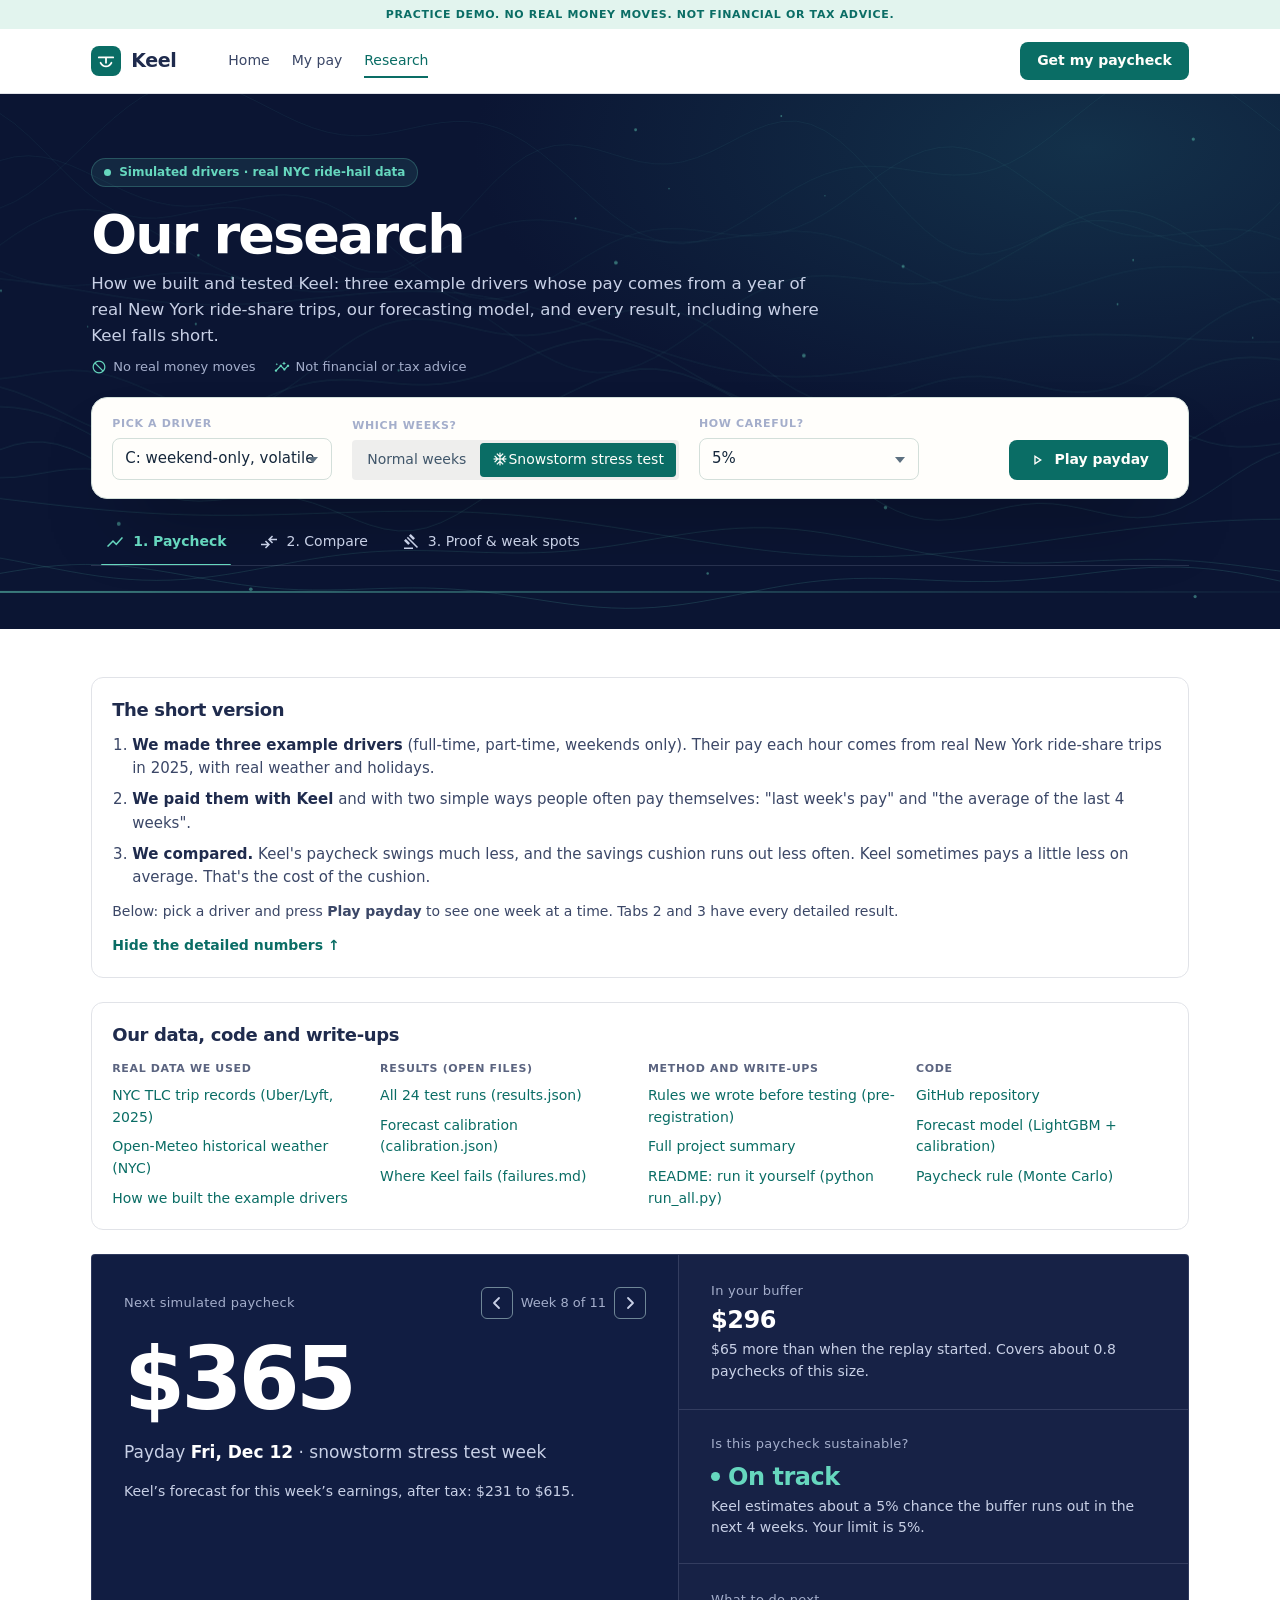
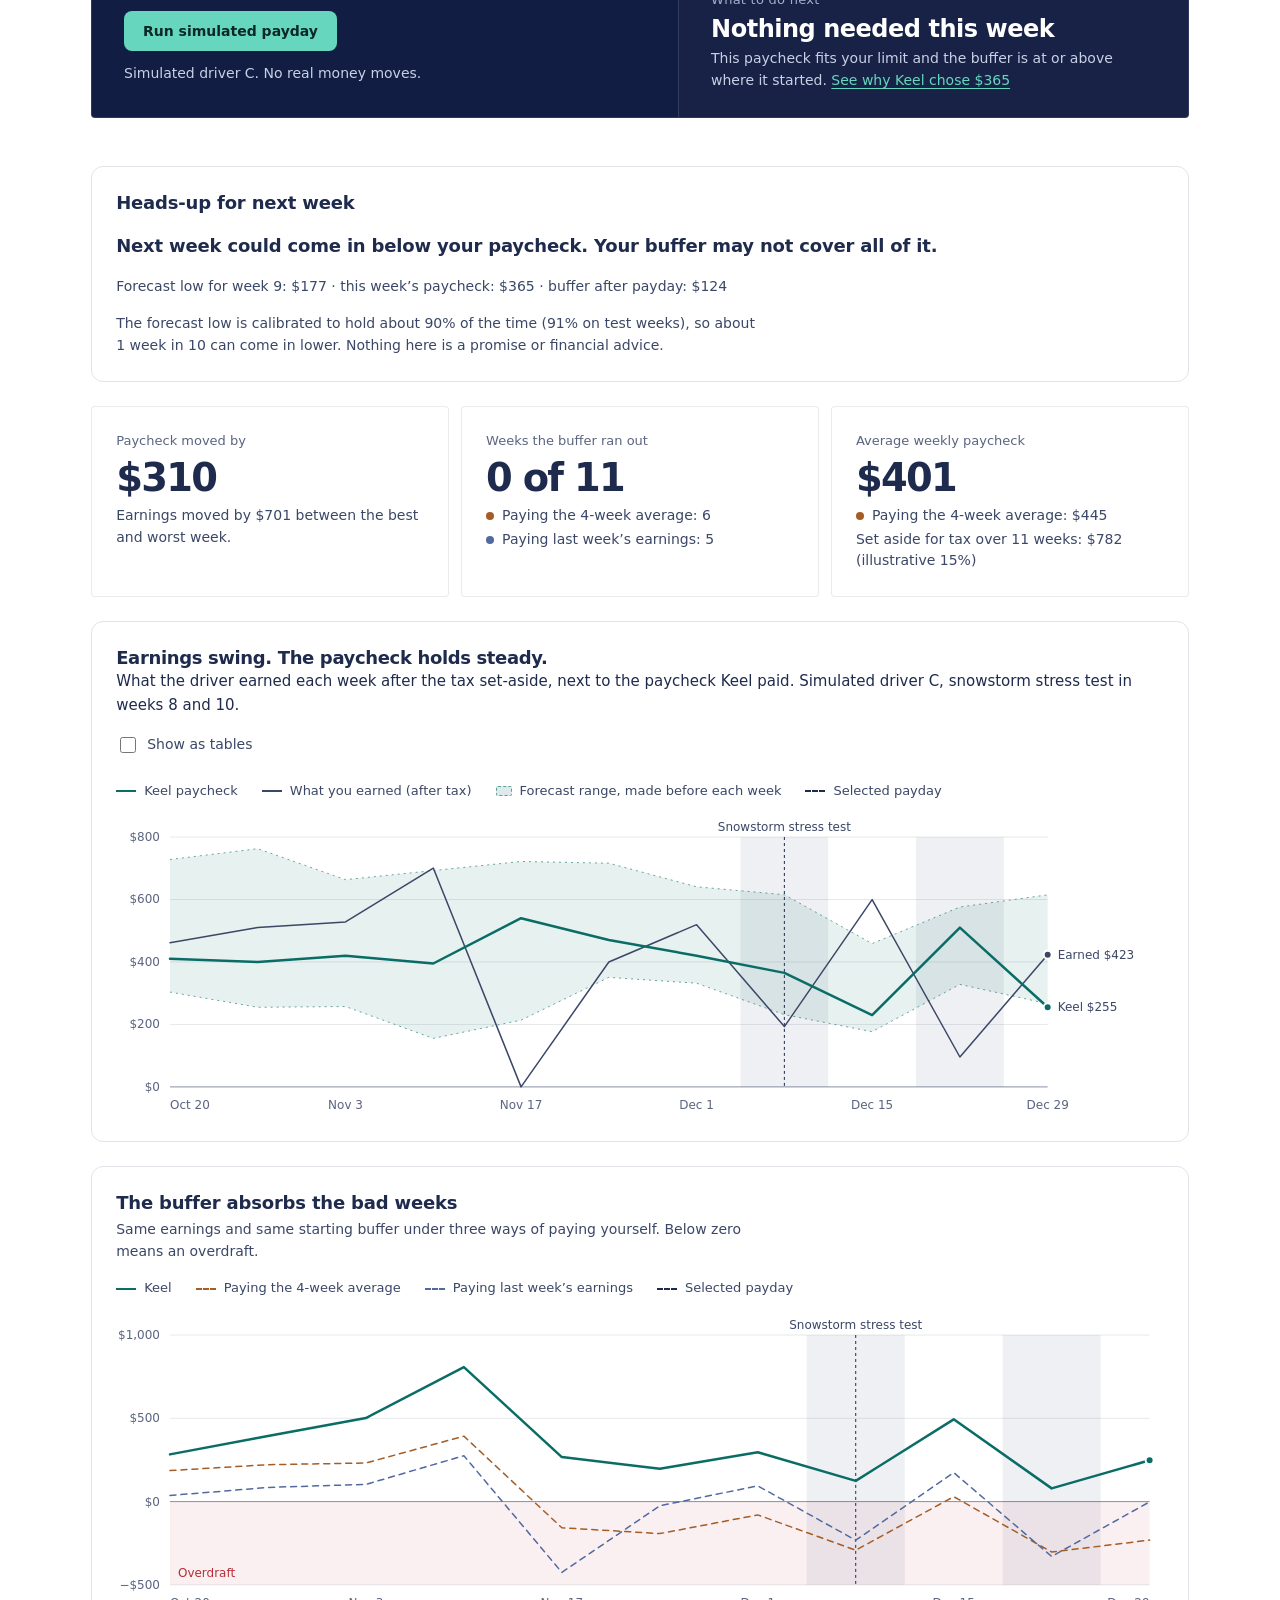
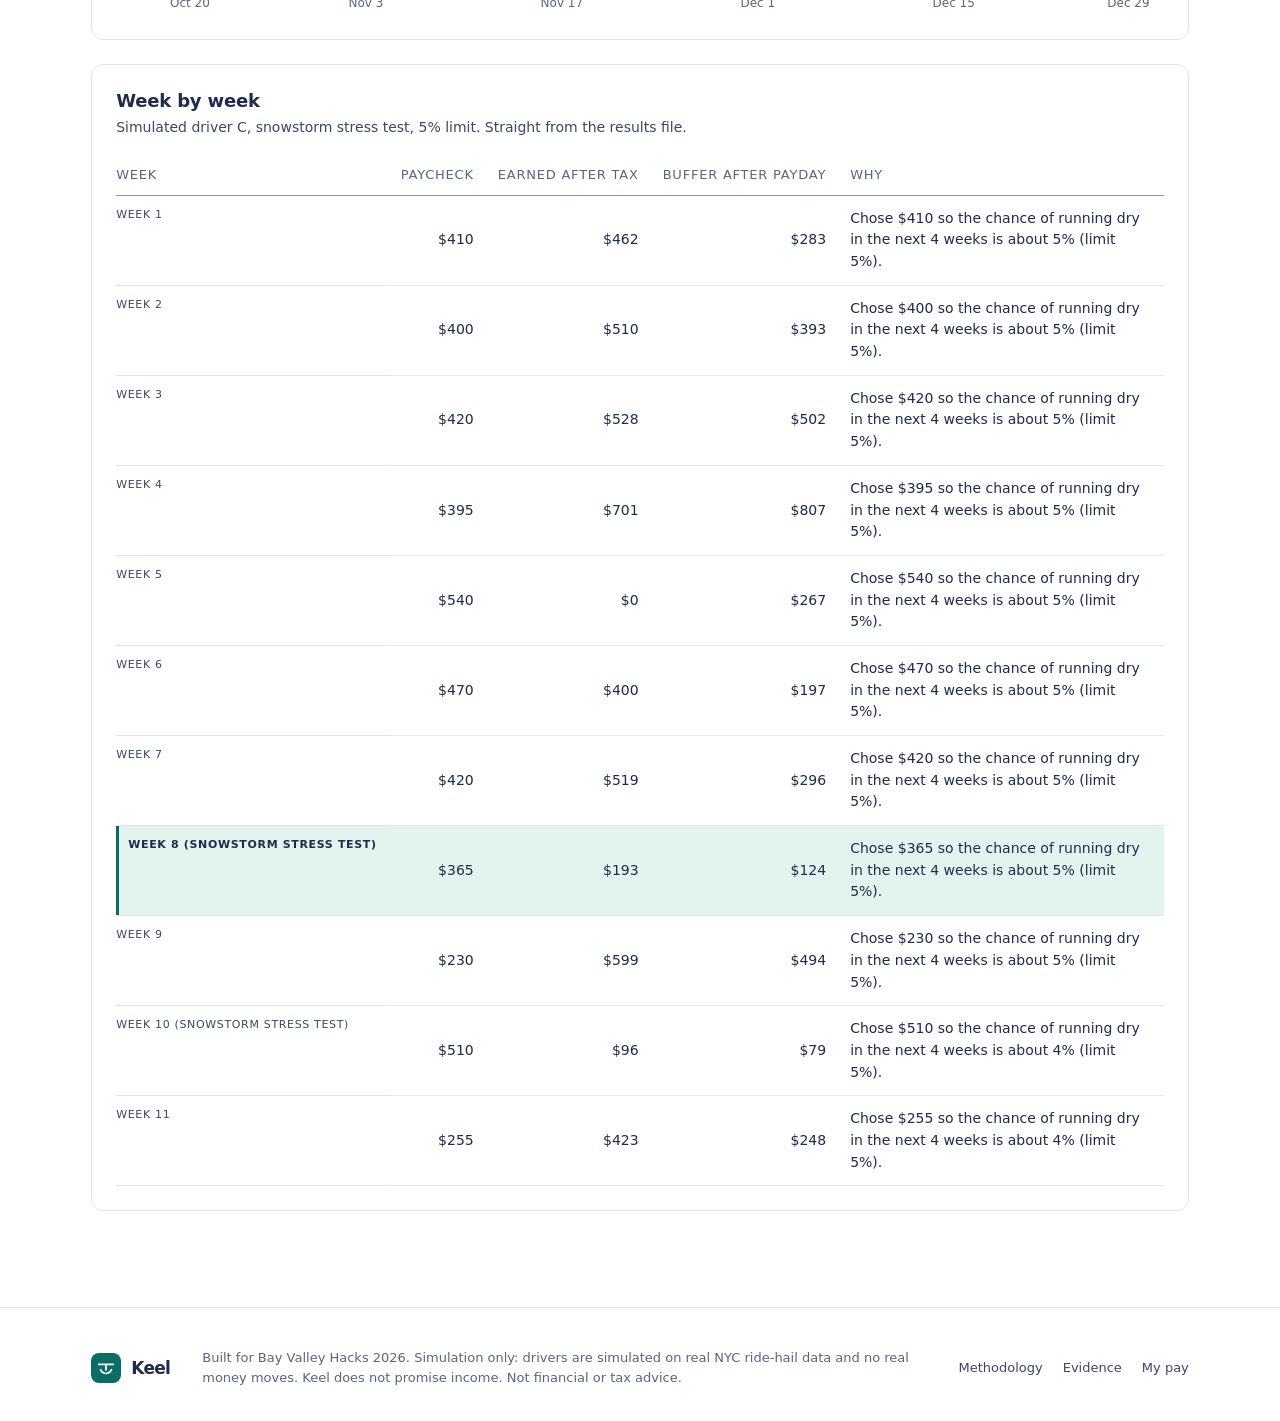
==== commit a31fb01b: "Guest-only My pay, Research tab with links, 2:30 demo timeline + voiceover + recording prompt - Remo" ====
--- a/app/index.html
+++ b/app/index.html
@@ -13,26 +13,23 @@
 <link rel="stylesheet" href="keel.css">
 <link rel="stylesheet" href="ds.css">
 <link rel="stylesheet" href="site.css">
-<link rel="stylesheet" href="fx.css">
 <script src="theme.js"></script>
-<script src="signedin.js"></script>
 </head>
 <body>
-<div class="fx-progress" aria-hidden="true"></div>
 <a class="skip" href="#main">Skip to content</a>
 <p class="strip">Practice demo. No real money moves. Not financial or tax advice.</p>
 <header class="top"><div class="topin">
   <a class="brand" href="../" aria-label="Keel home"><span class="logo"><svg viewBox="0 0 20 20" aria-hidden="true"><path d="M2 6h16M10 6v6M4 12c1.5 3 4 4 6 4s4.5-1 6-4" fill="none" stroke="currentColor" stroke-width="2" stroke-linecap="round"/></svg></span>Keel</a>
-  <nav class="links" aria-label="Main"><a href="../">Home</a><a href="my-pay.html">My pay</a></nav>
-  <div class="acts2"><a class="btn quiet small2 auth-out" href="my-pay.html">Log in</a><a class="btn primary small2 auth-out" href="my-pay.html#signup">Sign up</a><a class="btn quiet small2 auth-in" href="my-pay.html#settings"><span class="ms">person</span>My account</a></div>
+  <nav class="links" aria-label="Main"><a href="../">Home</a><a href="my-pay.html">My pay</a><a href="./" aria-current="page">Research</a></nav>
+  <div class="acts2"><a class="btn primary small2" href="my-pay.html">Get my paycheck</a></div>
 </div></header>
 <section class="phero" data-currents="dark" data-keel="0.93">
   <div class="pheroin">
     <span class="kicker"><span class="badge" id="badge"><span id="badgetext">Loading…</span></span></span>
     <div class="pagehead">
       <div class="t">
-        <h1>How we tested Keel</h1>
-        <p class="lede">This page is optional. It shows how Keel did for three example drivers whose pay comes from a year of real New York ride-share trips.</p>
+        <h1>Our research</h1>
+        <p class="lede">How we built and tested Keel: three example drivers whose pay comes from a year of real New York ride-share trips, our forecasting model, and every result, including where Keel falls short.</p>
         <div class="meta"><span><span class="ms">block</span>No real money moves</span><span><span class="ms">insights</span>Not financial or tax advice</span></div>
       </div>
       <div class="acts">
@@ -65,15 +62,36 @@
 </section>
 
 <div class="content">
-    <section class="card pad simplecard" data-fx>
+    <section class="card pad simplecard">
       <h2>The short version</h2>
       <ol class="simple3">
         <li><b>We made three example drivers</b> (full-time, part-time, weekends only). Their pay each hour comes from real New York ride-share trips in 2025, with real weather and holidays.</li>
         <li><b>We paid them with Keel</b> and with two simple ways people often pay themselves: "last week's pay" and "the average of the last 4 weeks".</li>
         <li><b>We compared.</b> Keel's paycheck swings much less, and the savings cushion runs out less often. Keel sometimes pays a little less on average. That's the cost of the cushion.</li>
       </ol>
-      <p class="hint">Below: pick a driver and press <b>Play payday</b> to see one week at a time.</p>
-      <button type="button" class="linkbtn" id="expert-toggle" aria-expanded="false" style="justify-self:start">Show all the detailed numbers (for experts) ↓</button>
+      <p class="hint">Below: pick a driver and press <b>Play payday</b> to see one week at a time. Tabs 2 and 3 have every detailed result.</p>
+      <button type="button" class="linkbtn" id="expert-toggle" aria-expanded="false" style="justify-self:start">Hide the detailed numbers ↑</button>
+    </section>
+    <section class="card pad links-card" id="sources" aria-labelledby="src-h">
+      <h2 id="src-h">Our data, code and write-ups</h2>
+      <div class="linkgrid">
+        <div><span class="caps">Real data we used</span>
+          <a href="https://www.nyc.gov/site/tlc/about/tlc-trip-record-data.page" rel="noopener">NYC TLC trip records (Uber/Lyft, 2025)</a>
+          <a href="https://open-meteo.com/en/docs/historical-weather-api" rel="noopener">Open-Meteo historical weather (NYC)</a>
+          <a href="https://github.com/Sarthak-bit-coder/Keel--Bay_Valley_Hacks/blob/main/data/README.md" rel="noopener">How we built the example drivers</a></div>
+        <div><span class="caps">Results (open files)</span>
+          <a href="../outputs/results.json" download="keel-results.json">All 24 test runs (results.json)</a>
+          <a href="../outputs/calibration.json" download="keel-calibration.json">Forecast calibration (calibration.json)</a>
+          <a href="https://github.com/Sarthak-bit-coder/Keel--Bay_Valley_Hacks/blob/main/outputs/failures.md" rel="noopener">Where Keel fails (failures.md)</a></div>
+        <div><span class="caps">Method and write-ups</span>
+          <a href="https://github.com/Sarthak-bit-coder/Keel--Bay_Valley_Hacks/blob/main/docs/preregistration.md" rel="noopener">Rules we wrote before testing (pre-registration)</a>
+          <a href="https://github.com/Sarthak-bit-coder/Keel--Bay_Valley_Hacks/blob/main/docs/app_summary.md" rel="noopener">Full project summary</a>
+          <a href="https://github.com/Sarthak-bit-coder/Keel--Bay_Valley_Hacks/blob/main/README.md" rel="noopener">README: run it yourself (python run_all.py)</a></div>
+        <div><span class="caps">Code</span>
+          <a href="https://github.com/Sarthak-bit-coder/Keel--Bay_Valley_Hacks" rel="noopener">GitHub repository</a>
+          <a href="https://github.com/Sarthak-bit-coder/Keel--Bay_Valley_Hacks/blob/main/src/model/train.py" rel="noopener">Forecast model (LightGBM + calibration)</a>
+          <a href="https://github.com/Sarthak-bit-coder/Keel--Bay_Valley_Hacks/blob/main/src/policy/salary.py" rel="noopener">Paycheck rule (Monte Carlo)</a></div>
+      </div>
     </section>
     <p class="note loaderr hidden" id="loaderr" role="alert"></p>
 
@@ -83,10 +101,10 @@
           <h1 class="sr-only" id="paycheck-h">My paycheck</h1>
           <div id="hero" aria-live="polite"><p class="skeleton">Loading the simulation…</p></div>
           <div id="payday" aria-live="polite"></div>
-          <section class="card headsup" data-fx id="headsup" aria-labelledby="hu-h" aria-live="polite"></section>
+          <section class="card headsup" id="headsup" aria-labelledby="hu-h" aria-live="polite"></section>
           <section class="tiles" id="tiles" aria-label="How steady the paycheck was"></section>
 
-          <section class="card" data-fx aria-labelledby="c1-h">
+          <section class="card" aria-labelledby="c1-h">
             <div class="cardtop">
               <header>
                 <h2 id="c1-h">Earnings swing. The paycheck holds steady.</h2>
@@ -99,7 +117,7 @@
             <div class="scroll hidden" id="c1table"></div>
           </section>
 
-          <section class="card" data-fx aria-labelledby="c2-h">
+          <section class="card" aria-labelledby="c2-h">
             <header>
               <h2 id="c2-h">The buffer absorbs the bad weeks</h2>
               <p>Same earnings and same starting buffer under three ways of paying yourself. Below zero means an overdraft.</p>
@@ -109,7 +127,7 @@
             <div class="scroll hidden" id="c2table"></div>
           </section>
 
-          <section class="card" data-fx aria-labelledby="wk-h">
+          <section class="card" aria-labelledby="wk-h">
             <header><h2 id="wk-h">Week by week</h2><p id="wksub"></p></header>
             <div class="scroll"><table id="weektable"></table></div>
           </section>
@@ -131,7 +149,7 @@
               <button type="button" data-jump="whatif-h">Compare all settings</button>
             </nav>
             <div class="stack">
-              <section class="card" data-fx aria-labelledby="opt-h">
+              <section class="card" aria-labelledby="opt-h">
                 <header>
                   <h2 id="opt-h">Choose a paycheck</h2>
                   <p id="optsub"></p>
@@ -142,7 +160,7 @@
                 <p class="note" id="optnote"></p>
               </section>
 
-              <section class="card" data-fx aria-labelledby="st-h">
+              <section class="card" aria-labelledby="st-h">
                 <header>
                   <h2 id="st-h">Stress test</h2>
                   <p id="stsub"></p>
@@ -160,7 +178,7 @@
                 <p class="note" id="stnote"></p>
               </section>
 
-              <section class="card" data-fx aria-labelledby="rec-h">
+              <section class="card" aria-labelledby="rec-h">
                 <header>
                   <h2 id="rec-h">Buffer recovery</h2>
                   <p id="recsub"></p>
@@ -173,7 +191,7 @@
                 <p class="note" id="recnote"></p>
               </section>
 
-              <section class="card" data-fx aria-labelledby="bd-h">
+              <section class="card" aria-labelledby="bd-h">
                 <header>
                   <h2 id="bd-h">Where the money went</h2>
                   <p id="bdsub"></p>
@@ -183,7 +201,7 @@
                 <p class="note" id="bdnote"></p>
               </section>
 
-              <section class="card" data-fx aria-labelledby="why-h" id="whycard">
+              <section class="card" aria-labelledby="why-h" id="whycard">
                 <header>
                   <h2 id="why-h">Why this paycheck?</h2>
                   <p id="whysub"></p>
@@ -205,7 +223,7 @@
                 <p class="note" id="whynote"></p>
               </section>
 
-              <section class="card" data-fx aria-labelledby="whatif-h">
+              <section class="card" aria-labelledby="whatif-h">
                 <header>
                   <h2 id="whatif-h">Compare all settings</h2>
                   <p id="whatifsub"></p>
@@ -233,7 +251,7 @@
               <button type="button" data-jump="checks-h">Safety checks</button>
             </nav>
             <div class="stack">
-              <section class="card" data-fx aria-labelledby="how-h">
+              <section class="card" aria-labelledby="how-h">
                 <header><h2 id="how-h">How it works</h2><p>Four steps run every week for each simulated driver.</p></header>
                 <ol class="steps">
                   <li><b>Hold</b><span>Gig payouts land in a buffer, not straight in checking. A share is set aside for tax.</span></li>
@@ -243,7 +261,7 @@
                 </ol>
               </section>
 
-              <section class="card" data-fx aria-labelledby="score-h">
+              <section class="card" aria-labelledby="score-h">
                 <header>
                   <h2 id="score-h">Scorecard</h2>
                   <p>The three questions we wrote down before the real run, answered from the results file for the driver and settings selected above.</p>
@@ -252,7 +270,7 @@
                 <p class="note" id="loses"></p>
               </section>
 
-              <section class="card" data-fx aria-labelledby="rel-h">
+              <section class="card" aria-labelledby="rel-h">
                 <header>
                   <h2 id="rel-h">Forecast reliability</h2>
                   <p id="relsub"></p>
@@ -268,7 +286,7 @@
                 <p class="note" id="relnote"></p>
               </section>
 
-              <section class="card" data-fx aria-labelledby="bm-h">
+              <section class="card" aria-labelledby="bm-h">
                 <header>
                   <h2 id="bm-h">Benchmark: Keel against simple pay rules</h2>
                   <p id="bmsub"></p>
@@ -283,12 +301,12 @@
                 <p class="note" id="bmnote"></p>
               </section>
 
-              <section class="card" data-fx aria-labelledby="lose-h">
+              <section class="card" aria-labelledby="lose-h">
                 <header><h2 id="lose-h">Where Keel loses</h2><p>Across every driver, scenario and limit in the results file, not only the one selected above.</p></header>
                 <ul class="plain" id="losslist"></ul>
               </section>
 
-              <section class="card" data-fx aria-labelledby="checks-h">
+              <section class="card" aria-labelledby="checks-h">
                 <header><h2 id="checks-h">Safety checks</h2><p>Plain arithmetic that must hold every week, whatever the model says.</p></header>
                 <div class="scroll"><table id="checks"></table></div>
               </section>
@@ -309,7 +327,6 @@
 <script src="ui.js"></script>
 <script src="motion.js"></script>
 <script src="bg.js"></script>
-<script src="fx.js"></script>
 <script>
 // Detailed research is optional: the extra tabs and cards show only when someone asks for them.
 (function () {
@@ -322,7 +339,7 @@
     if (!on && location.hash && location.hash !== "#paycheck") showView("paycheck");
   }
   b.addEventListener("click", function () { set(!document.documentElement.classList.contains("expert-on")); });
-  if (/#(plan|evidence)/.test(location.hash)) set(true);
+  set(true);  // the Research tab shows everything by default; the button can hide the details
 })();
 // "Run simulated payday" in the control bar: opens the Paycheck view and presses the same button as the hero card.
 document.getElementById("runreplay").addEventListener("click", function () {
--- a/app/site.css
+++ b/app/site.css
@@ -148,3 +148,10 @@
 .linkbtn:hover { text-decoration: underline; }
 .pad { padding: 20px; }
 .hint { font-size: 14px; color: var(--ink2); }
+.links-card { display: grid; gap: 14px; }
+.linkgrid { display: grid; grid-template-columns: repeat(4, minmax(0, 1fr)); gap: 16px; }
+.linkgrid > div { display: grid; gap: 8px; align-content: start; }
+.linkgrid a { color: var(--keel); font-size: 14px; font-weight: 500; text-decoration: none; }
+.linkgrid a:hover { text-decoration: underline; }
+@media (max-width: 900px) { .linkgrid { grid-template-columns: repeat(2, minmax(0, 1fr)); } }
+@media (max-width: 520px) { .linkgrid { grid-template-columns: minmax(0, 1fr); } }
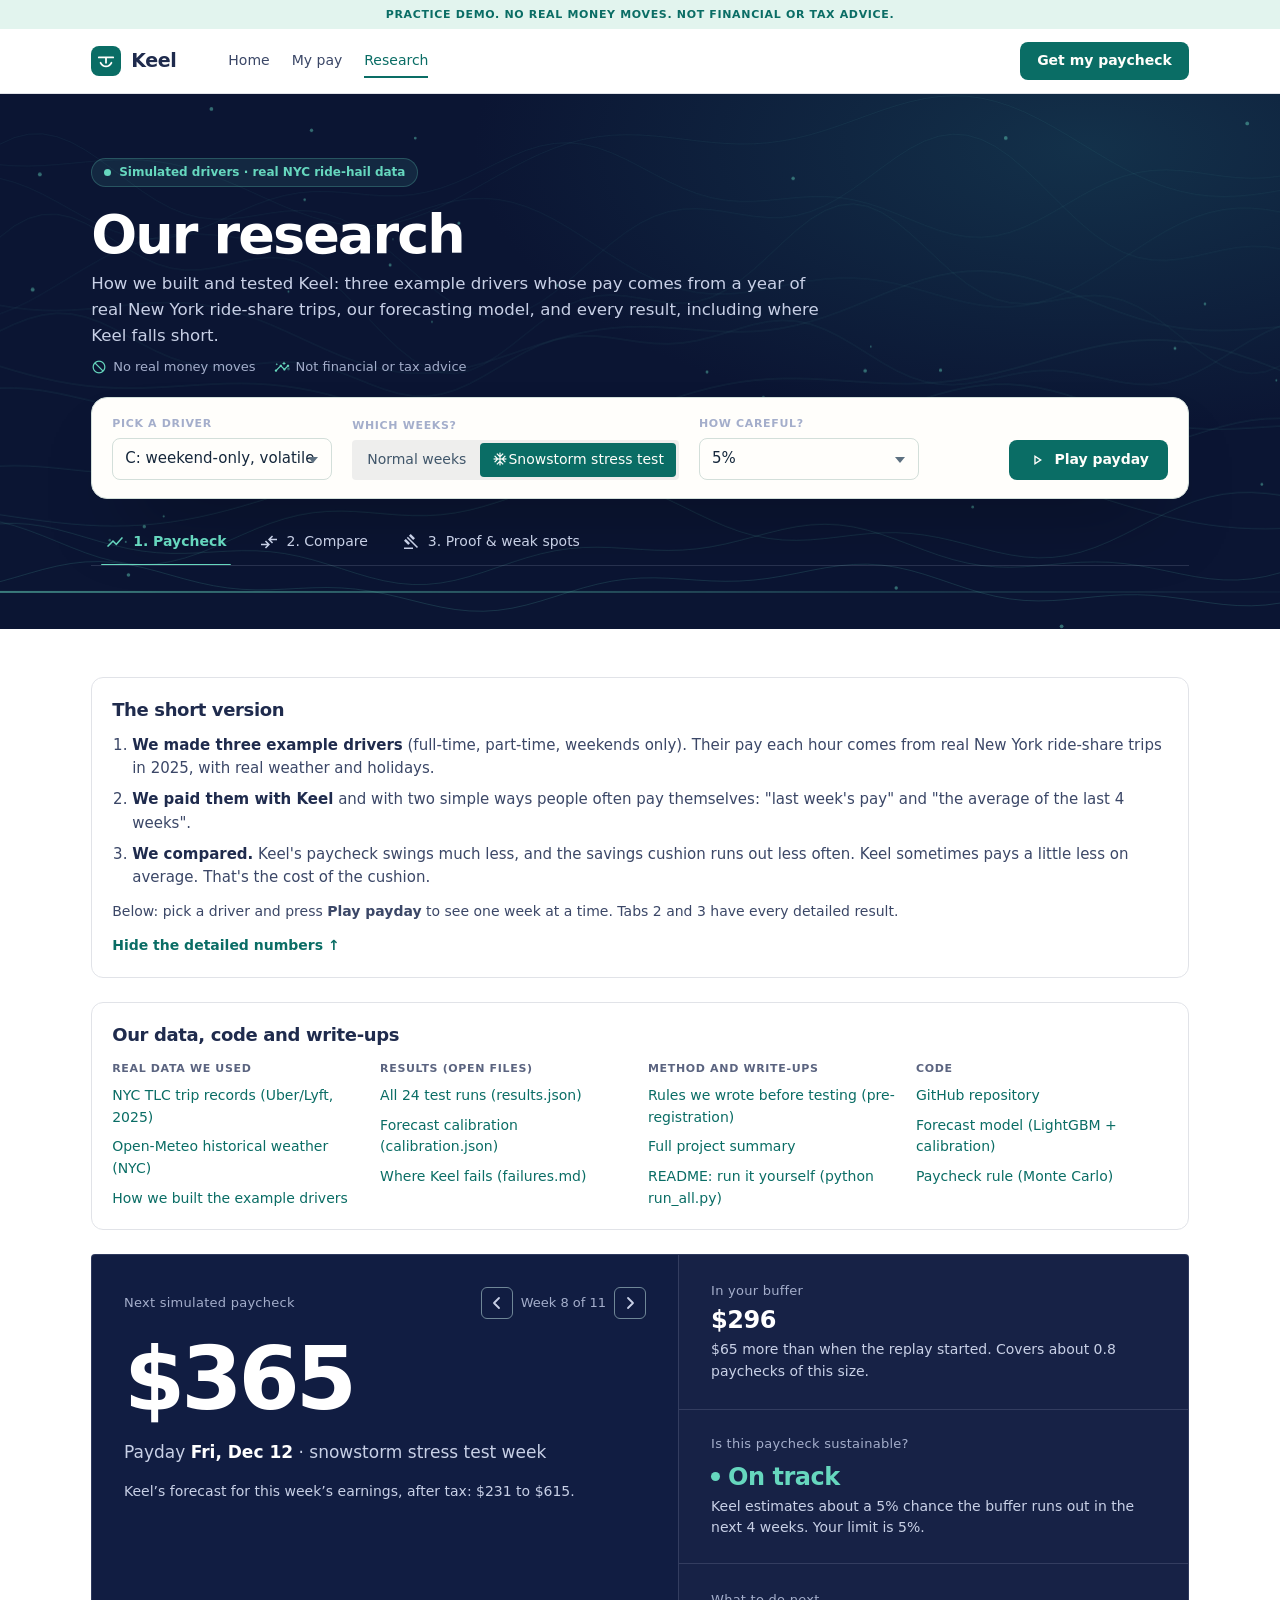
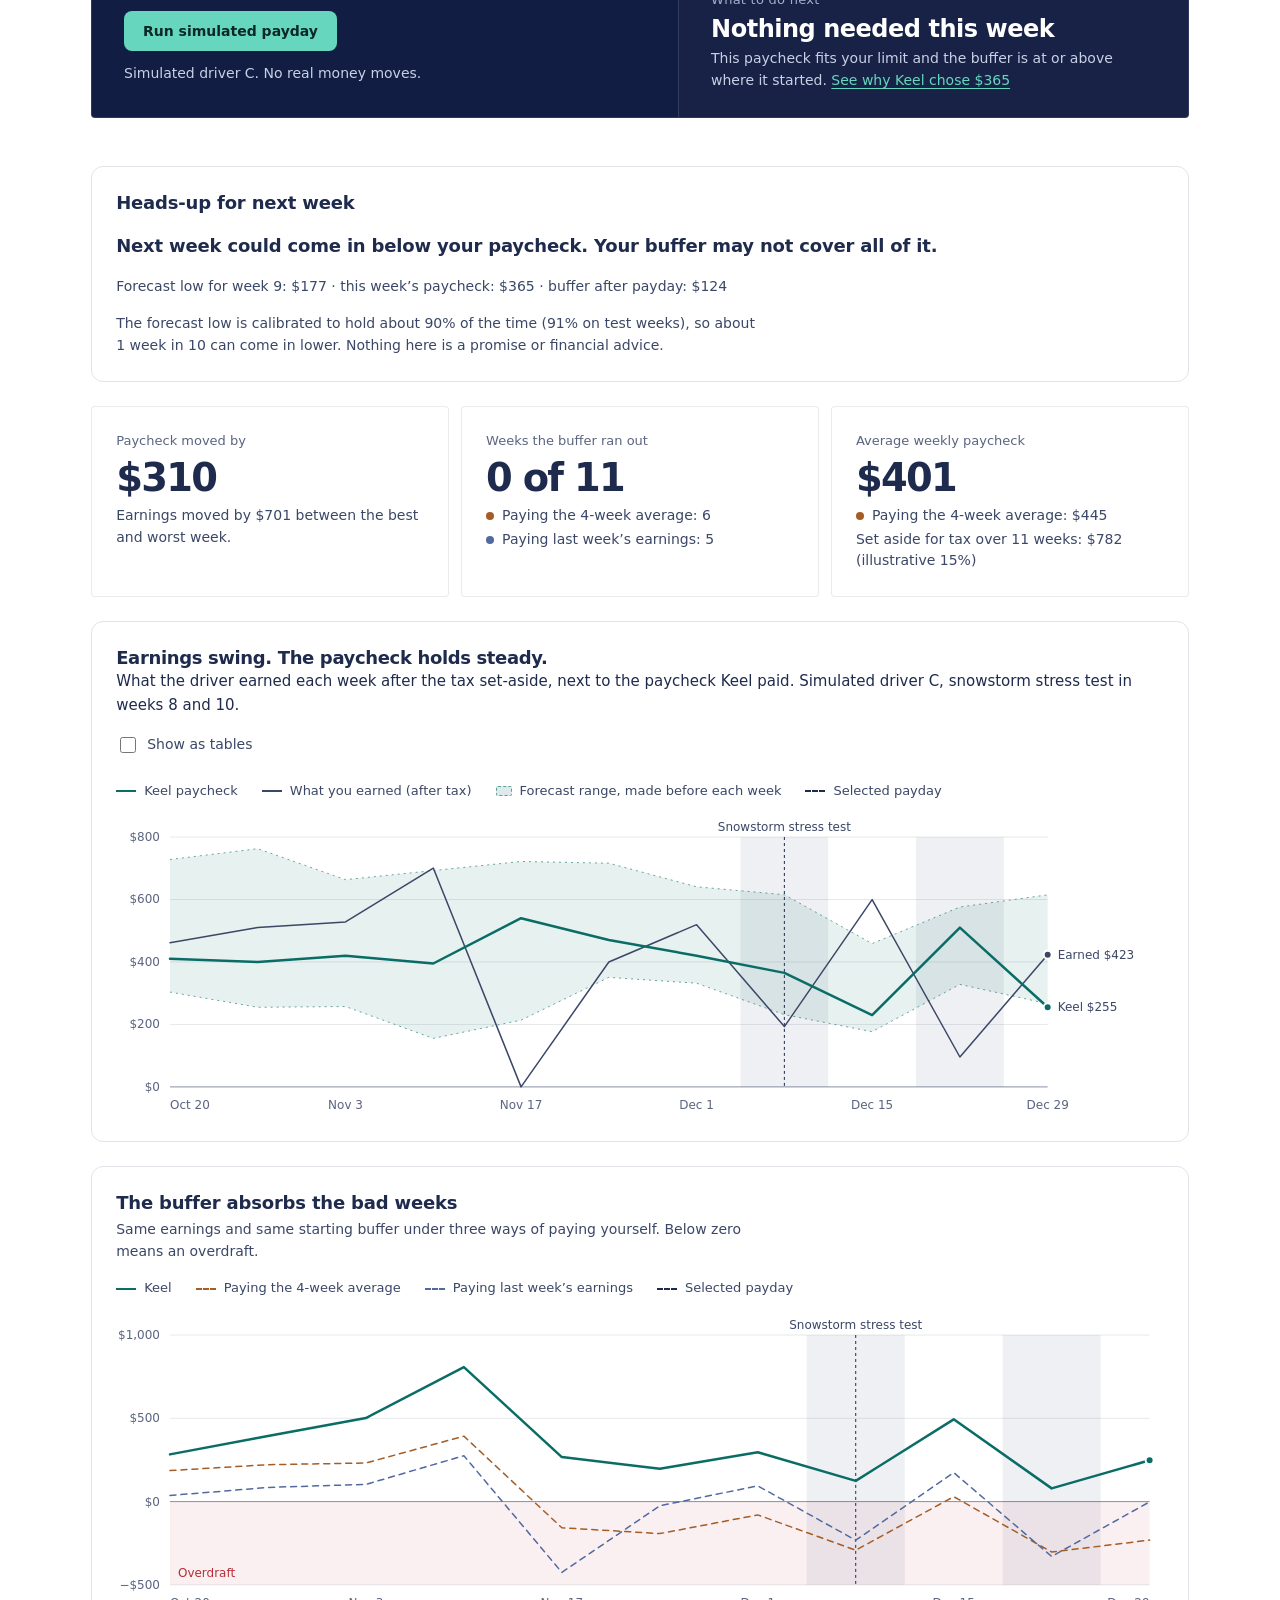
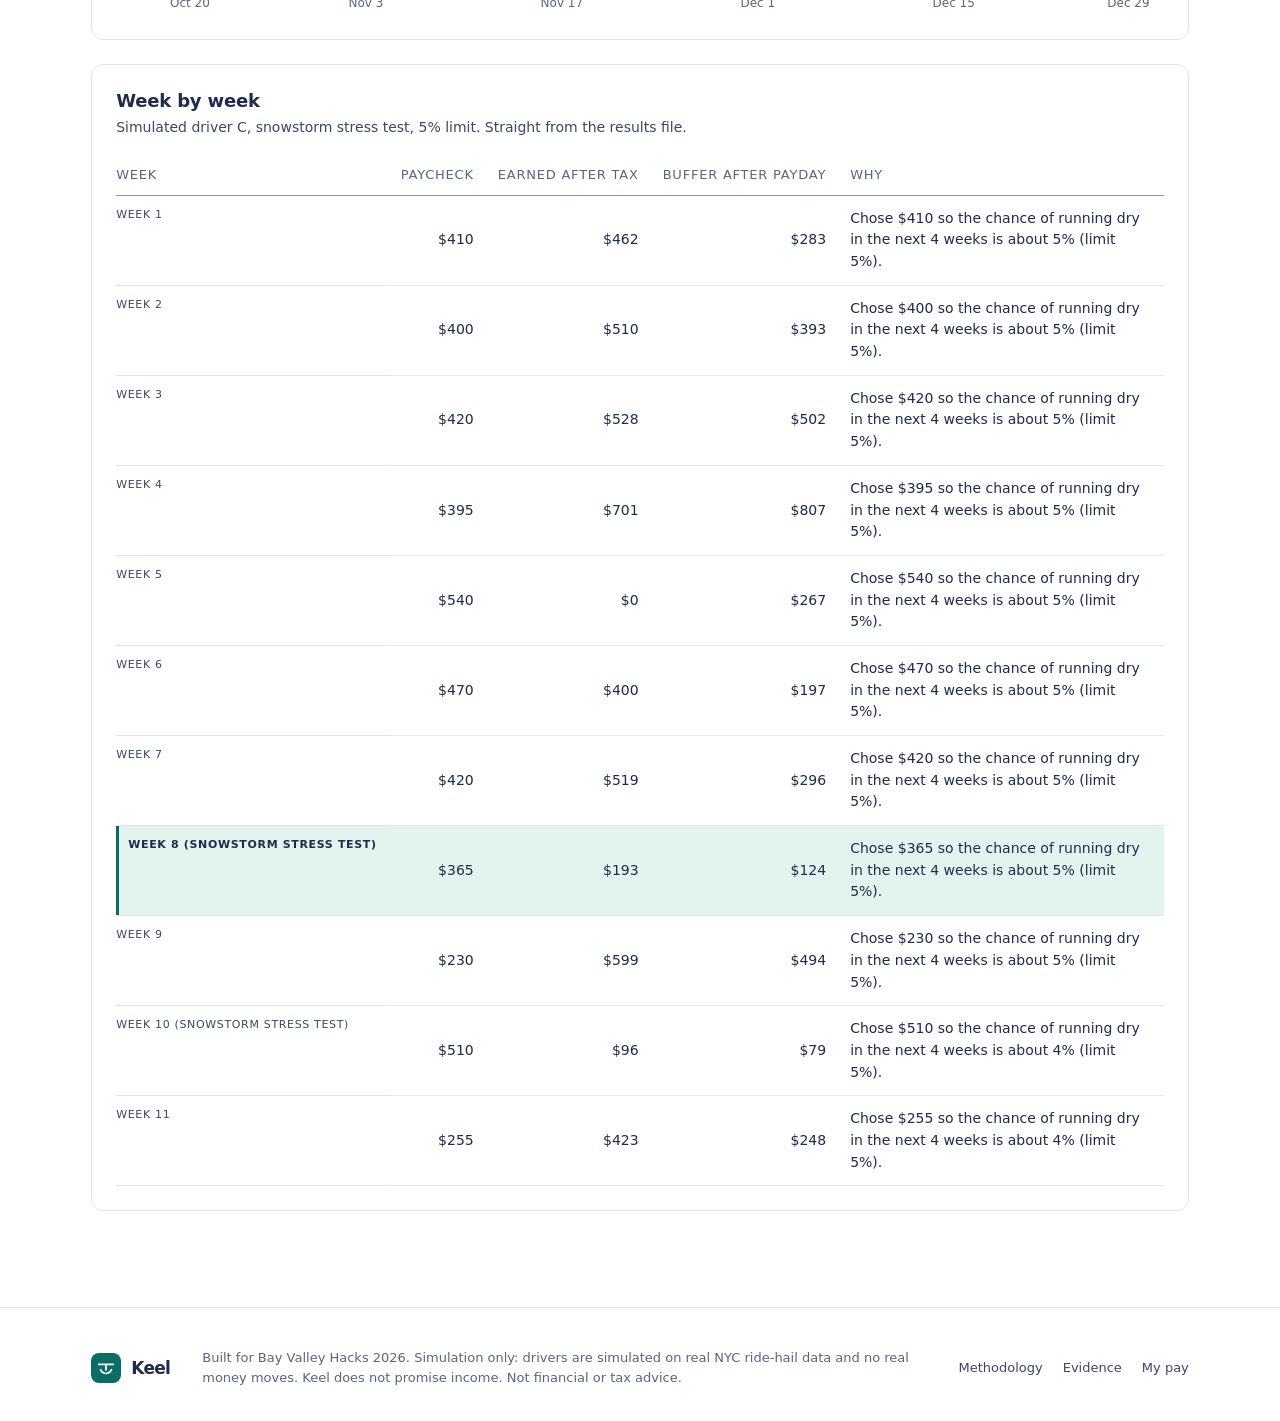
==== commit 8b9dfe27: "Merge main (teammate's interactive homepage + motion layer) into guest-only branch Co-Authored-By: C" ====
--- a/app/index.html
+++ b/app/index.html
@@ -13,9 +13,11 @@
 <link rel="stylesheet" href="keel.css">
 <link rel="stylesheet" href="ds.css">
 <link rel="stylesheet" href="site.css">
+<link rel="stylesheet" href="fx.css">
 <script src="theme.js"></script>
 </head>
 <body>
+<div class="fx-progress" aria-hidden="true"></div>
 <a class="skip" href="#main">Skip to content</a>
 <p class="strip">Practice demo. No real money moves. Not financial or tax advice.</p>
 <header class="top"><div class="topin">
@@ -62,7 +64,7 @@
 </section>
 
 <div class="content">
-    <section class="card pad simplecard">
+    <section class="card pad simplecard" data-fx>
       <h2>The short version</h2>
       <ol class="simple3">
         <li><b>We made three example drivers</b> (full-time, part-time, weekends only). Their pay each hour comes from real New York ride-share trips in 2025, with real weather and holidays.</li>
@@ -101,10 +103,10 @@
           <h1 class="sr-only" id="paycheck-h">My paycheck</h1>
           <div id="hero" aria-live="polite"><p class="skeleton">Loading the simulation…</p></div>
           <div id="payday" aria-live="polite"></div>
-          <section class="card headsup" id="headsup" aria-labelledby="hu-h" aria-live="polite"></section>
+          <section class="card headsup" data-fx id="headsup" aria-labelledby="hu-h" aria-live="polite"></section>
           <section class="tiles" id="tiles" aria-label="How steady the paycheck was"></section>
 
-          <section class="card" aria-labelledby="c1-h">
+          <section class="card" data-fx aria-labelledby="c1-h">
             <div class="cardtop">
               <header>
                 <h2 id="c1-h">Earnings swing. The paycheck holds steady.</h2>
@@ -117,7 +119,7 @@
             <div class="scroll hidden" id="c1table"></div>
           </section>
 
-          <section class="card" aria-labelledby="c2-h">
+          <section class="card" data-fx aria-labelledby="c2-h">
             <header>
               <h2 id="c2-h">The buffer absorbs the bad weeks</h2>
               <p>Same earnings and same starting buffer under three ways of paying yourself. Below zero means an overdraft.</p>
@@ -127,7 +129,7 @@
             <div class="scroll hidden" id="c2table"></div>
           </section>
 
-          <section class="card" aria-labelledby="wk-h">
+          <section class="card" data-fx aria-labelledby="wk-h">
             <header><h2 id="wk-h">Week by week</h2><p id="wksub"></p></header>
             <div class="scroll"><table id="weektable"></table></div>
           </section>
@@ -149,7 +151,7 @@
               <button type="button" data-jump="whatif-h">Compare all settings</button>
             </nav>
             <div class="stack">
-              <section class="card" aria-labelledby="opt-h">
+              <section class="card" data-fx aria-labelledby="opt-h">
                 <header>
                   <h2 id="opt-h">Choose a paycheck</h2>
                   <p id="optsub"></p>
@@ -160,7 +162,7 @@
                 <p class="note" id="optnote"></p>
               </section>
 
-              <section class="card" aria-labelledby="st-h">
+              <section class="card" data-fx aria-labelledby="st-h">
                 <header>
                   <h2 id="st-h">Stress test</h2>
                   <p id="stsub"></p>
@@ -178,7 +180,7 @@
                 <p class="note" id="stnote"></p>
               </section>
 
-              <section class="card" aria-labelledby="rec-h">
+              <section class="card" data-fx aria-labelledby="rec-h">
                 <header>
                   <h2 id="rec-h">Buffer recovery</h2>
                   <p id="recsub"></p>
@@ -191,7 +193,7 @@
                 <p class="note" id="recnote"></p>
               </section>
 
-              <section class="card" aria-labelledby="bd-h">
+              <section class="card" data-fx aria-labelledby="bd-h">
                 <header>
                   <h2 id="bd-h">Where the money went</h2>
                   <p id="bdsub"></p>
@@ -201,7 +203,7 @@
                 <p class="note" id="bdnote"></p>
               </section>
 
-              <section class="card" aria-labelledby="why-h" id="whycard">
+              <section class="card" data-fx aria-labelledby="why-h" id="whycard">
                 <header>
                   <h2 id="why-h">Why this paycheck?</h2>
                   <p id="whysub"></p>
@@ -223,7 +225,7 @@
                 <p class="note" id="whynote"></p>
               </section>
 
-              <section class="card" aria-labelledby="whatif-h">
+              <section class="card" data-fx aria-labelledby="whatif-h">
                 <header>
                   <h2 id="whatif-h">Compare all settings</h2>
                   <p id="whatifsub"></p>
@@ -251,7 +253,7 @@
               <button type="button" data-jump="checks-h">Safety checks</button>
             </nav>
             <div class="stack">
-              <section class="card" aria-labelledby="how-h">
+              <section class="card" data-fx aria-labelledby="how-h">
                 <header><h2 id="how-h">How it works</h2><p>Four steps run every week for each simulated driver.</p></header>
                 <ol class="steps">
                   <li><b>Hold</b><span>Gig payouts land in a buffer, not straight in checking. A share is set aside for tax.</span></li>
@@ -261,7 +263,7 @@
                 </ol>
               </section>
 
-              <section class="card" aria-labelledby="score-h">
+              <section class="card" data-fx aria-labelledby="score-h">
                 <header>
                   <h2 id="score-h">Scorecard</h2>
                   <p>The three questions we wrote down before the real run, answered from the results file for the driver and settings selected above.</p>
@@ -270,7 +272,7 @@
                 <p class="note" id="loses"></p>
               </section>
 
-              <section class="card" aria-labelledby="rel-h">
+              <section class="card" data-fx aria-labelledby="rel-h">
                 <header>
                   <h2 id="rel-h">Forecast reliability</h2>
                   <p id="relsub"></p>
@@ -286,7 +288,7 @@
                 <p class="note" id="relnote"></p>
               </section>
 
-              <section class="card" aria-labelledby="bm-h">
+              <section class="card" data-fx aria-labelledby="bm-h">
                 <header>
                   <h2 id="bm-h">Benchmark: Keel against simple pay rules</h2>
                   <p id="bmsub"></p>
@@ -301,12 +303,12 @@
                 <p class="note" id="bmnote"></p>
               </section>
 
-              <section class="card" aria-labelledby="lose-h">
+              <section class="card" data-fx aria-labelledby="lose-h">
                 <header><h2 id="lose-h">Where Keel loses</h2><p>Across every driver, scenario and limit in the results file, not only the one selected above.</p></header>
                 <ul class="plain" id="losslist"></ul>
               </section>
 
-              <section class="card" aria-labelledby="checks-h">
+              <section class="card" data-fx aria-labelledby="checks-h">
                 <header><h2 id="checks-h">Safety checks</h2><p>Plain arithmetic that must hold every week, whatever the model says.</p></header>
                 <div class="scroll"><table id="checks"></table></div>
               </section>
@@ -327,6 +329,7 @@
 <script src="ui.js"></script>
 <script src="motion.js"></script>
 <script src="bg.js"></script>
+<script src="fx.js"></script>
 <script>
 // Detailed research is optional: the extra tabs and cards show only when someone asks for them.
 (function () {
--- a/app/fx.css
+++ b/app/fx.css
@@ -0,0 +1,38 @@
+/* Keel interaction layer (pairs with fx.js). Transform and opacity only. html.fx is set only when script runs and
+   reduced motion is off, so without it everything is visible and still. */
+:root { --fx-ease: cubic-bezier(.16, 1, .3, 1); }
+
+.fx-progress { position: fixed; inset: 0 0 auto; height: 3px; z-index: 50; background: var(--keel); transform: scaleX(0); transform-origin: left; pointer-events: none; }
+
+/* Staggered entrances */
+.fx [data-fx] .fx-item { opacity: 0; transform: translateY(24px); transition: opacity .8s var(--fx-ease), transform .8s var(--fx-ease); transition-delay: var(--fx-d, 0ms); }
+.fx [data-fx].fx-in .fx-item { opacity: 1; transform: none; }
+
+/* Shutter: the picture opens from its left edge while the image inside settles from 1.12 to rest. */
+.fx [data-shutter] { clip-path: inset(0 100% 0 0); transition: clip-path 1.1s var(--fx-ease); }
+.fx [data-shutter] > :is(img, video) { transform: scale(1.12); transition: transform 1.6s var(--fx-ease); }
+.fx [data-shutter].shut-open { clip-path: inset(0 0 0 0); }
+.fx [data-shutter].shut-open > :is(img, video) { transform: none; }
+
+/* Panels lean toward the pointer */
+[data-tilt] { transform: perspective(1200px) rotateX(var(--rx, 0deg)) rotateY(var(--ry, 0deg)); transition: transform .5s var(--fx-ease); transform-style: preserve-3d; }
+
+/* Controls: follow the pointer a little, press down on click */
+.fx :is([data-magnet], .btn, button.primary) { translate: var(--mx, 0px) var(--my, 0px); transition-property: translate, transform, background-color, color, border-color; transition-duration: .35s; transition-timing-function: var(--fx-ease); }
+:is(button, .btn, a.btn):active { transform: scale(.97); }
+
+/* Ticker strip */
+.ticker { display: flex; overflow: hidden; }
+.ticker-track { display: flex; flex: none; gap: 48px; padding-right: 48px; margin: 0; list-style: none; }
+.fx .ticker.looping > .ticker-track { animation: fxTicker 48s linear infinite; }
+.ticker:hover > .ticker-track, .ticker:focus-within > .ticker-track { animation-play-state: paused; }
+@keyframes fxTicker { to { transform: translateX(-100%); } }
+
+/* A slow drift on one photograph per page */
+.fx .fx-drift { animation: fxDrift 24s ease-in-out infinite alternate; }
+@keyframes fxDrift { from { transform: scale(1.04) translate(0, 0); } to { transform: scale(1.1) translate(-1.5%, -1%); } }
+
+@media (prefers-reduced-motion: reduce) {
+  [data-tilt], .fx-drift { transform: none !important; animation: none !important; }
+  .ticker { overflow-x: auto; }
+}
